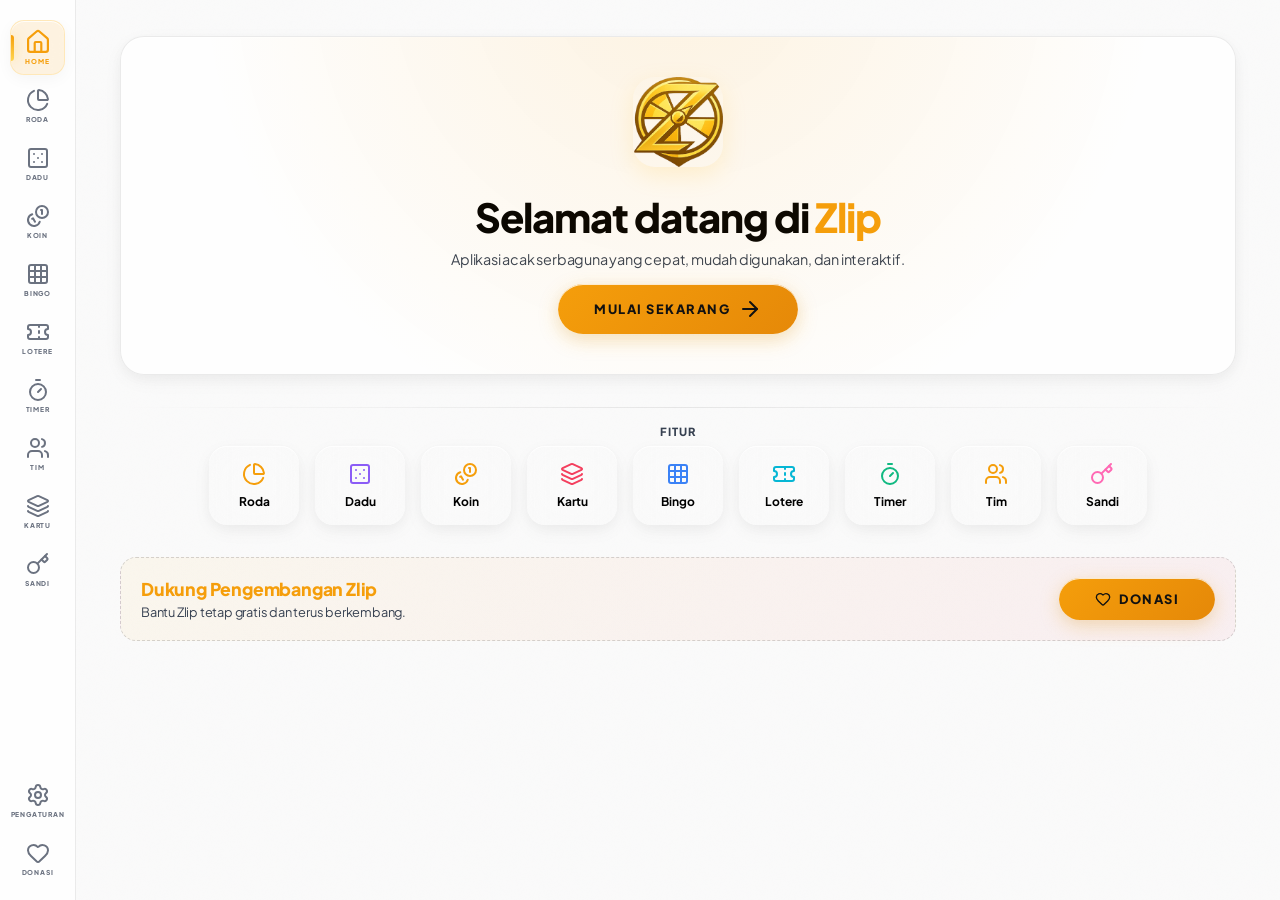
==== index.html @ 085b2e9f "Update team generator feature, translations, and responsive styling" ====
<!DOCTYPE html>
<html lang="id" data-theme="light">

<head>
  <meta charset="UTF-8">
  <meta name="viewport" content="width=device-width, initial-scale=1.0">
  <meta name="description"
    content="Zlip — Multi Randomizer: Roda Acak, Dadu, Koin, Gacha, Bingo, dan alat acak interaktif.">
  
  <!-- Open Graph / Social Media -->
  <meta property="og:title" content="Zlip — Multi Randomizer">
  <meta property="og:description" content="Aplikasi acak serbaguna: Roda Acak, Dadu, Koin, Gacha, Bingo, dan alat acak interaktif lainnya.">
  <meta property="og:image" content="https://zlip-randomizer.netlify.app/assets/icons/icon-512.png">
  <meta property="og:url" content="https://zlip-randomizer.netlify.app/">
  <meta property="og:type" content="website">
  
  <!-- Twitter Cards -->
  <meta name="twitter:card" content="summary_large_image">
  <meta name="twitter:title" content="Zlip — Multi Randomizer">
  <meta name="twitter:description" content="Roda Acak, Dadu, Koin, Gacha, Bingo, dan alat acak interaktif.">
  <meta name="twitter:image" content="https://zlip-randomizer.netlify.app/assets/icons/icon-512.png">
  
  <!-- PWA Setup -->
  <link rel="manifest" href="manifest.json">
  <meta name="theme-color" content="#FFB300">
  <meta name="mobile-web-app-capable" content="yes">
  <meta name="apple-mobile-web-app-capable" content="yes">
  
  <!-- Icons -->
  <link rel="icon" href="assets/icons/favicon.ico">
  <link rel="apple-touch-icon" href="assets/icons/icon-192.png">

  <!-- Fonts -->
  <link rel="preconnect" href="https://fonts.googleapis.com">
  <link rel="preconnect" href="https://fonts.gstatic.com" crossorigin>
  <link href="https://fonts.googleapis.com/css2?family=Plus+Jakarta+Sans:wght@400;500;600;700;800;900&display=swap" rel="stylesheet">
  <link href="https://fonts.googleapis.com/css2?family=JetBrains+Mono:wght@500;700;800&display=swap" rel="stylesheet">

  <title>Zlip — Multi Randomizer</title>
  <link rel="stylesheet" href="css/base.css">
  <link rel="stylesheet" href="css/layout.css">
  <link rel="stylesheet" href="css/components.css">
  <link rel="stylesheet" href="css/games.css">
  <link rel="stylesheet" href="css/responsive.css">
  
  <script src="js/vendor/lucide.min.js" defer></script>
</head>

<body>

  <!-- Screen Reader Announcer -->
  <div id="a11y-announcer" class="sr-only" aria-live="polite" aria-atomic="true"></div>

  <canvas id="ambientBg"></canvas>

  <!-- Gradient defs for timer -->
  <svg style="position:absolute;width:0;height:0">
    <defs>
      <linearGradient id="timerGrad" x1="0%" y1="0%" x2="100%" y2="0%">
        <stop offset="0%" stop-color="#FFB300" />
        <stop offset="100%" stop-color="#FFD54F" />
      </linearGradient>
    </defs>
  </svg>

  <div class="toast" id="toast"></div>

  <div class="app">

    <!-- ══════════════════════════════════════
     SIDEBAR / BOTTOM NAVIGATION
══════════════════════════════════════ -->
    <aside class="sb">
      <nav class="sb-nav">
        <!-- 4 Utama -->
        <button class="sb-i on" data-page="home" onclick="go('home')" title="Beranda" data-i18n-title="nav_home">
          <i data-lucide="home" class="ic"></i><span data-i18n="nav_home">Home</span>
        </button>
        <button class="sb-i" data-page="sp" onclick="go('sp')" title="Roda Acak" data-i18n-title="nav_sp">
          <i data-lucide="pie-chart" class="ic"></i><span data-i18n="nav_sp">Roda</span>
        </button>
        <button class="sb-i" data-page="dc" onclick="go('dc')" title="Dadu" data-i18n-title="nav_dc">
          <i data-lucide="dice-5" class="ic"></i><span data-i18n="nav_dc">Dadu</span>
        </button>
        <button class="sb-i" data-page="cn" onclick="go('cn')" title="Koin" data-i18n-title="nav_cn">
          <i data-lucide="coins" class="ic"></i><span data-i18n="nav_cn">Koin</span>
        </button>
        
        <!-- Sisanya di Desktop, tapi disembunyikan di Mobile -->
        <button class="sb-i hide-mobile" data-page="bg" onclick="go('bg')" title="Bingo" data-i18n-title="nav_bg">
          <i data-lucide="grid-3x3" class="ic"></i><span data-i18n="nav_bg">Bingo</span>
        </button>
        <button class="sb-i hide-mobile" data-page="lt" onclick="go('lt')" title="Lotere" data-i18n-title="nav_lt">
          <i data-lucide="ticket" class="ic"></i><span data-i18n="nav_lt">Lotere</span>
        </button>
        <button class="sb-i hide-mobile" data-page="tm" onclick="go('tm')" title="Timer" data-i18n-title="nav_tm">
          <i data-lucide="timer" class="ic"></i><span data-i18n="nav_tm">Timer</span>
        </button>
        <button class="sb-i hide-mobile" data-page="tg" onclick="go('tg')" title="Bagi Tim" data-i18n-title="nav_tg">
          <i data-lucide="users" class="ic"></i><span data-i18n="nav_tg">Tim</span>
        </button>
        <button class="sb-i hide-mobile" data-page="cd" onclick="go('cd')" title="Kartu" data-i18n-title="nav_cd">
          <i data-lucide="layers" class="ic"></i><span data-i18n="nav_cd">Kartu</span>
        </button>
        <button class="sb-i hide-mobile" data-page="pw" onclick="go('pw')" title="Pembuat Sandi" data-i18n-title="nav_pw">
          <i data-lucide="key" class="ic"></i><span data-i18n="nav_pw">Sandi</span>
        </button>
        <button class="sb-i hide-mobile" data-page="settings" onclick="go('settings')" title="Pengaturan" data-i18n-title="nav_set">
          <i data-lucide="settings" class="ic"></i><span data-i18n="nav_set">Set</span>
        </button>
        <button class="sb-i hide-mobile" data-page="dn" onclick="go('dn')" title="Donasi" data-i18n-title="nav_dn">
          <i data-lucide="heart" class="ic"></i><span data-i18n="nav_dn">Donasi</span>
        </button>
        
        <!-- Tombol Menu (hanya di Mobile) -->
        <button class="sb-i show-mobile-only" onclick="toggleMobileMenu()" title="Menu">
          <i data-lucide="menu" class="ic"></i><span>Menu</span>
        </button>
      </nav>
    </aside>
    
    <!-- Drawer Menu Mobile -->
    <div id="mobileDrawer" class="mobile-drawer" onclick="if(event.target === this) toggleMobileMenu()">
      <div class="mobile-drawer-content" onclick="event.stopPropagation()">
        <div class="drawer-pill"></div>
        <div style="display:flex;justify-content:space-between;align-items:center;margin-bottom:24px;">
          <h3 style="font-size:1.3rem;font-weight:900;color:var(--t1);letter-spacing:-0.5px;">Menu Lainnya</h3>
          <button aria-label="Tutup Menu" onclick="toggleMobileMenu()" style="background:var(--bg3);border:0;color:var(--t2);cursor:pointer;width:36px;height:36px;border-radius:18px;display:flex;align-items:center;justify-content:center;transition:background 0.2s;"><i data-lucide="x" style="width:20px;height:20px;"></i></button>
        </div>
        <div class="drawer-grid">
          <button class="drawer-i" onclick="go('bg'); toggleMobileMenu()">
            <i data-lucide="grid-3x3"></i> <span data-i18n="nav_bg">Bingo</span>
          </button>
          <button class="drawer-i" onclick="go('lt'); toggleMobileMenu()">
            <i data-lucide="ticket"></i> <span data-i18n="nav_lt">Lotere</span>
          </button>
          <button class="drawer-i" onclick="go('tm'); toggleMobileMenu()">
            <i data-lucide="timer"></i> <span data-i18n="nav_tm">Timer</span>
          </button>
          <button class="drawer-i" onclick="go('tg'); toggleMobileMenu()">
            <i data-lucide="users"></i> <span data-i18n="nav_tg">Tim</span>
          </button>
          <button class="drawer-i" onclick="go('cd'); toggleMobileMenu()">
            <i data-lucide="layers"></i> <span data-i18n="nav_cd">Kartu</span>
          </button>
          <button class="drawer-i" onclick="go('pw'); toggleMobileMenu()">
            <i data-lucide="key"></i> <span data-i18n="nav_pw">Sandi</span>
          </button>
          <button class="drawer-i" onclick="go('settings'); toggleMobileMenu()">
            <i data-lucide="settings"></i> <span data-i18n="nav_set">Set</span>
          </button>
          <button class="drawer-i" onclick="go('dn'); toggleMobileMenu()">
            <i data-lucide="heart"></i> <span data-i18n="nav_dn">Donasi</span>
          </button>
        </div>
      </div>
    </div>

    <!-- ══════════════════════════════════════
     MAIN CONTENT
══════════════════════════════════════ -->
    <main class="mn">

      <div id="p-home" class="pn on">
        <div class="home-hero">
          <img src="assets/images/logo.webp" alt="Zlip Logo" class="home-logo-img">
          <h1 data-i18n="home_title">Selamat datang di <span>Zlip</span></h1>
          <p data-i18n="home_desc">Aplikasi acak serbaguna yang cepat, mudah digunakan, dan interaktif.</p>
          <button class="btn btn-g" onclick="go('sp')" style="margin-top:16px">
            <span data-i18n="home_start">Mulai Sekarang</span> <i data-lucide="arrow-right"></i>
          </button>
        </div>

        <div class="sep"></div>

        <div class="lbl" style="text-align: center;" data-i18n="home_features">Fitur</div>
        <div class="home-fav-grid" id="homeFavorites">
          <!-- Populated by JS -->
        </div>

        <!-- Donation Card (Home) -->
        <div class="home-dn-card">
          <div>
            <h3 style="font-size:1.1rem;font-weight:800;color:var(--acc);margin-bottom:4px;" data-i18n="dn_home_title">Dukung Pengembangan Zlip</h3>
            <p style="font-size:0.8rem;color:var(--t2);" data-i18n="dn_home_desc">Bantu Zlip tetap gratis dan terus berkembang.</p>
          </div>
          <button class="btn btn-g" onclick="go('dn')">
            <i data-lucide="heart" style="width:16px;height:16px"></i> <span data-i18n="dn_home_btn">Donasi</span>
          </button>
        </div>
      </div>

      <!-- ── 1. SPINNER ── -->
      <div id="p-sp" class="pn">
        <div class="hd">
          <h1 data-i18n="sp_title"><i data-lucide="pie-chart"></i> <span>Roda</span> Acak</h1>
          <p data-i18n="sp_desc">Tarik rodanya secara langsung (drag) atau cukup tekan tombol putar!</p>
        </div>
        <div class="sp-lay">
          <div class="sp-c">
            <div class="sp-wrap">
              <div class="sp-ptr">▼</div>
              <canvas id="spCv" width="320" height="320"></canvas>
            </div>
            <div class="sp-action-row">
              <button class="btn btn-g" id="spBtn" onclick="spin()"><span data-i18n="sp_spin_btn"><i data-lucide="zap" style="width:18px"></i> Putar</span></button>
              <button class="btn btn-sm" id="elimToggle" onclick="toggleElimMode()" style="background:var(--glass);color:var(--t2);border:1px solid var(--glass-border)"><span id="elimToggleText" data-i18n="sp_elim_off"><i data-lucide="minus-circle" style="width:16px"></i> Eliminasi: Nonaktif</span></button>
            </div>
            <div class="rc" id="spR"><span data-i18n="sp_ready">Siap diputar!</span></div>
          </div>
          <div class="sp-side card">
            <!-- Presets -->
            <div class="lbl" data-i18n="sp_preset_lbl">Preset Cepat</div>
            <div class="sp-preset-row">
              <button class="sp-preset-btn" onclick="loadSpPreset('food')"><span data-i18n="sp_pre_food"><i data-lucide="pizza" style="width:14px; margin-right:4px"></i> Makanan</span></button>
              <button class="sp-preset-btn" onclick="loadSpPreset('yesno')"><span data-i18n="sp_pre_yesno"><i data-lucide="check-circle-2" style="width:14px; margin-right:4px"></i> Ya/Tidak</span></button>
              <button class="sp-preset-btn" onclick="loadSpPreset('number')"><span data-i18n="sp_pre_num"><i data-lucide="hash" style="width:14px; margin-right:4px"></i> 1-10</span></button>
              <button class="sp-preset-btn" onclick="loadSpPreset('color')"><span data-i18n="sp_pre_color"><i data-lucide="palette" style="width:14px; margin-right:4px"></i> Warna</span></button>
              <button class="sp-preset-btn" onclick="loadSpPreset('day')"><span data-i18n="sp_pre_day"><i data-lucide="calendar-days" style="width:14px; margin-right:4px"></i> Hari</span></button>
            </div>
            <div class="sep"></div>
            <!-- Item Editor -->
            <div class="lbl" data-i18n="sp_item_lbl">Daftar Item</div>
            <div class="sp-editor">
              <div id="spList" class="sp-list"></div>
              <div class="sp-add-row">
                <input type="text" id="spNewInp" class="inp" placeholder="Tambah item..." data-i18n-placeholder="sp_inp_add" onkeydown="if(event.key==='Enter') addSpItem()" onpaste="handleSpPaste(event)">
                <button aria-label="Tambah item" class="btn btn-g" onclick="addSpItem()" style="padding: 10px; width: 42px;"><i data-lucide="plus"></i></button>
              </div>
            </div>
            <div class="sep"></div>
            <!-- Color Themes -->
            <div class="lbl" data-i18n="sp_color_lbl">Tema Warna</div>
            <div class="d-type-row" id="spColorRow" style="flex-wrap:wrap;gap:6px">
              <button class="d-type-btn on" onclick="setSpColor('rainbow',this)"><span style="color:#ef4444">●</span> Rainbow</button>
              <button class="d-type-btn" onclick="setSpColor('warm',this)"><span style="color:#f97316">●</span> Warm</button>
              <button class="d-type-btn" onclick="setSpColor('cool',this)"><span style="color:#3b82f6">●</span> Cool</button>
              <button class="d-type-btn" onclick="setSpColor('neon',this)"><span style="color:#ff006e">●</span> Neon</button>
              <button class="d-type-btn" onclick="setSpColor('pastel',this)"><span style="color:#fca5a5">●</span> Pastel</button>
              <button class="d-type-btn" onclick="setSpColor('mono',this)"><span style="color:#555">●</span> Mono</button>
              <!-- Tema Eksklusif -->
              <button class="d-type-btn" onclick="setSpColor('gold',this)"><i data-lucide="sparkles" style="color:#FFB300; width:14px; margin-right:4px;"></i> Gold Premium</button>
              <button class="d-type-btn" onclick="setSpColor('dark',this)"><i data-lucide="moon" style="color:#666; width:14px; margin-right:4px;"></i> Dark Elegant</button>
              <button class="d-type-btn" onclick="setSpColor('crystal',this)"><i data-lucide="gem" style="color:#E0FFFF; width:14px; margin-right:4px;"></i> Crystal</button>
            </div>
            <div class="sep"></div>
                        <!-- History -->
            <div style="display:flex;justify-content:space-between;align-items:center;margin-bottom:8px;">
              <div class="lbl" data-i18n="sp_hist_lbl" style="margin:0;">Riwayat</div>
              <button class="sp-stat-reset" onclick="clearSpHist()"><i data-lucide="rotate-ccw" style="width:12px;height:12px"></i> <span data-i18n="sp_reset">Reset</span></button>
            </div>
            <div class="sp-hist-wrap" id="spHist">
              <span style="color:var(--t3)">—</span>
            </div>
            <div class="sep"></div>
            <!-- Statistics -->
            <div style="display:flex;justify-content:space-between;align-items:center">
              <div class="lbl" style="margin:0" data-i18n="sp_stat_lbl">Statistik</div>
              <button class="sp-stat-reset" onclick="resetSpStats()"><i data-lucide="rotate-ccw" style="width:12px;height:12px"></i> <span data-i18n="sp_reset">Reset</span></button>
            </div>
            <div id="spStatsContainer" class="sp-stats-container"></div>
          </div>
        </div>
      </div>

      <!-- ── 2. DADU ── -->
      <div id="p-dc" class="pn">
        <div class="hd">
          <h1 data-i18n="dc_title"><i data-lucide="dice-5"></i> <span>Dadu</span> 3D</h1>
          <p data-i18n="dc_desc">Pilih jenis dan jumlah dadu, tambah modifier, lalu lempar untuk hasil bergaya RPG!</p>
        </div>
        <div class="sp-lay">
          <div class="sp-c">
            <!-- Dice Tray Arena -->
            <div class="d-tray" id="dS">
              <!-- Dadu 3D akan dimunculkan di sini -->
            </div>
            
            <button class="btn btn-r" id="dB" onclick="roll()"><span data-i18n="dc_btn"><i data-lucide="dices" style="width:18px"></i> Lempar Dadu</span></button>
            <div class="rc" id="dR" style="min-height:70px;display:flex;align-items:center;justify-content:center;padding:12px;text-align:center;">
              <span data-i18n="dc_ready"><span data-i18n="cn_ready">Tekan Lempar</span></span>
            </div>
          </div>
          
          <div class="sp-side card">
            <!-- Dice Configuration -->
            <div class="lbl" data-i18n="dc_stg_lbl">Pengaturan Dadu</div>
            <div class="d-stg-row">
              <span class="d-stg-lbl" data-i18n="dc_qty">Jumlah:</span>
              <div class="d-stepper">
                <button class="d-cnt-btn" onclick="adjDice(-1)">−</button>
                <div class="d-cnt" id="dCount">2</div>
                <button class="d-cnt-btn" onclick="adjDice(1)">+</button>
              </div>
            </div>
            
            <div class="d-stg-row" style="margin-top:10px;">
              <span class="d-stg-lbl">Tema:</span>
              <div class="d-type-row" id="diceThemeRow" style="flex-wrap:wrap;gap:6px">
                <button class="d-type-btn on" onclick="setDTheme('default',this)"><i data-lucide="box" style="width:14px; margin-right:4px;"></i> Standard</button>
                <button class="d-type-btn" onclick="setDTheme('gold',this)"><i data-lucide="sparkles" style="color:#FFB300; width:14px; margin-right:4px;"></i> Gold</button>
                <button class="d-type-btn" onclick="setDTheme('neon',this)"><i data-lucide="zap" style="color:#ff006e; width:14px; margin-right:4px;"></i> Neon</button>
                <button class="d-type-btn" onclick="setDTheme('dark',this)"><i data-lucide="moon" style="color:#666; width:14px; margin-right:4px;"></i> Dark</button>
              </div>
            </div>
            
            <div class="d-stg-row" style="margin-top:10px;">
              <span class="d-stg-lbl" data-i18n="dc_type">Jenis:</span>
              <div class="d-type-row" style="flex-wrap:wrap;gap:6px">
                <button class="d-type-btn on" onclick="setDType(6,this)">D6</button>
                <button class="d-type-btn" onclick="setDType(4,this)">D4</button>
                <button class="d-type-btn" onclick="setDType(8,this)">D8</button>
                <button class="d-type-btn" onclick="setDType(10,this)">D10</button>
                <button class="d-type-btn" onclick="setDType(12,this)">D12</button>
                <button class="d-type-btn" onclick="setDType(20,this)">D20</button>
                <button class="d-type-btn" onclick="setDType(100,this)">D100</button>
              </div>
            </div>
            
            <div class="sep"></div>
            
            <!-- RPG Features -->
            <div class="lbl" data-i18n="dc_adv_lbl">Fitur Lanjutan (RPG)</div>
            <div class="d-stg-row">
              <span class="d-stg-lbl" data-i18n="dc_mod">Modifier:</span>
              <div class="d-stepper">
                <button class="d-cnt-btn" onclick="adjMod(-1)">−</button>
                <div class="d-cnt" id="dMod" style="min-width:32px;">+0</div>
                <button class="d-cnt-btn" onclick="adjMod(1)">+</button>
              </div>
            </div>
            
            <div class="d-stg-row" style="margin-top:10px;">
              <span class="d-stg-lbl" data-i18n="dc_cond">Kondisi:</span>
              <select id="dCond" class="inp" style="flex:1;cursor:pointer">
                <option value="normal" data-i18n="dc_cond_norm">Normal</option>
                <option value="adv" data-i18n="dc_cond_adv">Advantage (Ambil Tertinggi)</option>
                <option value="dis" data-i18n="dc_cond_dis">Disadvantage (Ambil Terendah)</option>
              </select>
            </div>
            
            <div class="sep"></div>
            
            <!-- Presets -->
            <div class="lbl" data-i18n="sp_preset_lbl">Preset Cepat</div>
            <div class="sp-preset-row">
              <button class="sp-preset-btn" onclick="loadDPreset(1, 20, 0, 'normal')">D&D Check (1D20)</button>
              <button class="sp-preset-btn" onclick="loadDPreset(2, 6, 0, 'normal')">Monopoli (2D6)</button>
              <button class="sp-preset-btn" onclick="loadDPreset(8, 6, 0, 'normal')">Fireball (8D6)</button>
              <button class="sp-preset-btn" onclick="loadDPreset(2, 20, 0, 'adv')">D20 Advantage</button>
            </div>

            <div class="sep"></div>
            
                        <!-- History -->
            <div style="display:flex;justify-content:space-between;align-items:center;margin-bottom:8px;">
              <div class="lbl" data-i18n="sp_hist_lbl" style="margin:0;">Riwayat</div>
              <button class="sp-stat-reset" onclick="clearDHist()"><i data-lucide="rotate-ccw" style="width:12px;height:12px"></i> <span data-i18n="sp_reset">Reset</span></button>
            </div>
            <div class="sp-hist-wrap" id="dHist">
              <span style="color:var(--t3)">—</span>
            </div>
            
            <div class="sep"></div>
            
            <!-- Statistics -->
            <div style="display:flex;justify-content:space-between;align-items:center">
              <div class="lbl" style="margin:0" data-i18n="sp_stat_lbl">Statistik</div>
              <button class="sp-stat-reset" onclick="resetDiceStats()"><i data-lucide="rotate-ccw" style="width:12px;height:12px"></i> <span data-i18n="sp_reset">Reset</span></button>
            </div>
            <div id="dStatsContainer" class="sp-stats-container"></div>
          </div>
        </div>
      </div>

      <!-- ── 3. KOIN ── -->
      <div id="p-cn" class="pn">
        <div class="hd">
          <h1 data-i18n="cn_title"><i data-lucide="coins"></i> <span>Koin</span> 3D</h1>
          <p data-i18n="cn_desc">Lempar hingga 10 koin sekaligus dengan efek fisika 3D yang nyata!</p>
        </div>
        <div class="sp-lay">
          <div class="sp-c">
            <!-- Coin Tray Arena -->
            <div class="d-tray" id="cS">
              <!-- Koin 3D akan dimunculkan di sini -->
            </div>
            
            <button class="btn btn-p" id="cB" onclick="flipCoin()"><span data-i18n="cn_btn"><i data-lucide="circle-dot" style="width:18px"></i> Lempar Koin</span></button>
            <div class="rc" id="cR" style="min-height:70px;display:flex;align-items:center;justify-content:center;padding:12px;text-align:center;">
              <span data-i18n="dc_ready"><span data-i18n="cn_ready">Tekan Lempar</span></span>
            </div>
          </div>
          
          <div class="sp-side card">
            <!-- Coin Configuration -->
            <div class="lbl" data-i18n="cn_stg_lbl">Pengaturan Koin</div>
            <div class="d-stg-row">
              <span class="d-stg-lbl" data-i18n="dc_qty">Jumlah:</span>
              <div class="d-stepper">
                <button class="d-cnt-btn" onclick="adjCoinCount(-1)">−</button>
                <div class="d-cnt" id="cCount">1</div>
                <button class="d-cnt-btn" onclick="adjCoinCount(1)">+</button>
              </div>
            </div>
            

            <div class="d-stg-row" style="margin-top:12px;">
              <span class="d-stg-lbl" data-i18n="cn_theme_lbl">Tema:</span>
              <div class="d-type-row" style="flex:1">
                <button class="d-type-btn on" onclick="setCoinTheme('gold',this)"><i data-lucide="sparkles" style="color:#FFB300; width:14px; margin-right:4px;"></i> <span data-i18n="cn_th_gold">Emas</span></button>
                <button class="d-type-btn" onclick="setCoinTheme('silver',this)"><i data-lucide="award" style="color:#CBD5E1; width:14px; margin-right:4px;"></i> <span data-i18n="cn_th_silver">Perak</span></button>
                <button class="d-type-btn" onclick="setCoinTheme('bronze',this)"><i data-lucide="medal" style="color:#EA580C; width:14px; margin-right:4px;"></i> <span data-i18n="cn_th_bronze">Perunggu</span></button>
              </div>
            </div>
            
            <div class="sep"></div>
            
            <!-- Overall Stats -->
            <div class="lbl" data-i18n="cn_stat_lbl">Statistik Sesi</div>
            <div class="sp-stats-container" style="margin-top:0">
              <div class="sp-stat-row">
                <div class="sp-stat-name" data-i18n="cn_head">Gambar</div>
                <div class="sp-stat-bar-wrap">
                  <div class="sp-stat-bar" id="cStatHBar" style="width:0%;background:var(--acc)"></div>
                </div>
                <div class="sp-stat-count" id="cStatH">0</div>
              </div>
              <div class="sp-stat-row">
                <div class="sp-stat-name" data-i18n="cn_tail">Angka</div>
                <div class="sp-stat-bar-wrap">
                  <div class="sp-stat-bar" id="cStatTBar" style="width:0%;background:var(--rose)"></div>
                </div>
                <div class="sp-stat-count" id="cStatT">0</div>
              </div>
              <div style="display:flex;justify-content:flex-end;margin-top:4px">
                <button class="sp-stat-reset" onclick="resetCoinStats()"><i data-lucide="rotate-ccw" style="width:12px"></i> <span data-i18n="sp_reset">Reset</span></button>
              </div>
            </div>

            <div class="sep"></div>
            
                        <!-- History -->
            <div style="display:flex;justify-content:space-between;align-items:center;margin-bottom:8px;">
              <div class="lbl" data-i18n="cn_hist_lbl" style="margin:0;">Riwayat Koin</div>
              <button class="sp-stat-reset" onclick="clearCHist()"><i data-lucide="rotate-ccw" style="width:12px;height:12px"></i> <span data-i18n="sp_reset">Reset</span></button>
            </div>
            <div class="sp-hist-wrap" id="cHist" style="max-height:150px;overflow-y:auto;align-items:flex-start;align-content:flex-start">
              <span style="color:var(--t3)">—</span>
            </div>
          </div>
        </div>
      </div>

      <!-- ── 6. KARTU REMI ── -->
      <div id="p-cd" class="pn">
        <div class="hd">
          <h1 data-i18n="cd_title"><i data-lucide="layers"></i> <span>Tarik</span> Kartu</h1>
          <p data-i18n="cd_desc">Tarik kartu secara acak dari tumpukan. Cocok untuk menentukan pembagian atau giliran!</p>
        </div>
        <div class="sp-lay">
          <div class="sp-c">
            <!-- Stage / Arena -->
            <div class="bt-arena">
              <div id="cdStage" class="sp-wrap" style="display:flex;align-items:center;justify-content:center;height:100%;padding:20px;">
                <!-- Cards will be injected here -->
              </div>
            </div>
            
            <div class="res-box" style="margin-top:20px;text-align:center;">
              <div id="cdResult" style="min-height:48px;">
                <div style="font-size:1.2rem;color:var(--t3);font-weight:700">Tarik kartu untuk memulai</div>
              </div>
            </div>
          </div>
          
          <div class="sp-side card">
            <!-- Settings -->
            <div class="lbl" data-i18n="cd_stg_lbl">Pengaturan Dek</div>
            
            <div class="d-stg-row" style="margin-bottom:16px;">
              <span class="d-stg-lbl" data-i18n="cd_rem_lbl">Sisa Kartu:</span>
              <div class="d-cnt" id="cdRemaining" style="background:var(--acc);color:#fff;border-color:var(--acc);min-width:48px;text-align:center;font-weight:800;box-shadow:0 2px 8px rgba(255,179,0,0.3);">52</div>
            </div>
            
            <div style="display:grid; grid-template-columns:1fr 1fr; gap:8px; margin-bottom:12px;">
              <button class="sp-preset-btn" id="cdModeBtn" onclick="toggleCardMode()" style="display:flex; align-items:center; justify-content:center; gap:6px; padding:10px 8px; font-family:inherit; font-size:0.8rem;" data-i18n="cd_mode_stk">
                <i data-lucide="layers" style="width:14px;"></i> Pakai Tumpukan
              </button>
              <button class="sp-preset-btn" id="cdJokerBtn" onclick="toggleCardJoker()" style="display:flex; align-items:center; justify-content:center; gap:6px; padding:10px 8px; font-family:inherit; font-size:0.8rem;" data-i18n="cd_joker_off">
                <i data-lucide="venetian-mask" style="width:14px;"></i> Joker: Nonaktif
              </button>
            </div>
            
            <button class="sp-preset-btn" onclick="reshuffleCards()" style="display:flex; align-items:center; justify-content:center; gap:6px; width:100%; margin-bottom:16px; background:var(--bg4); border:1px solid var(--bdr-a); color:var(--t1); font-family:inherit; font-size:0.8rem;">
              <i data-lucide="shuffle" style="width:14px;"></i> <span data-i18n="cd_reshuffle_btn">Kocok Ulang (Reshuffle)</span>
            </button>
            
            <div class="sep"></div>
            
            <div class="lbl" data-i18n="cd_theme_lbl">Desain Belakang Kartu</div>
            <div class="d-type-row" id="cdThemeRow">
              <button class="d-type-btn on" onclick="setCardTheme('red',this)"><span style="color:#b91c1c">●</span> Merah</button>
              <button class="d-type-btn" onclick="setCardTheme('blue',this)"><span style="color:#1d4ed8">●</span> Biru</button>
              <button class="d-type-btn" onclick="setCardTheme('gold',this)"><span style="color:#d97706">●</span> Emas</button>
            </div>
            
            <div class="sep"></div>
            
            <!-- History -->
            <div style="display:flex;justify-content:space-between;align-items:center;margin-bottom:8px;">
              <div class="lbl" data-i18n="sp_hist_lbl" style="margin:0;">Riwayat</div>
              <button class="sp-stat-reset" onclick="clearCdHist()"><i data-lucide="rotate-ccw" style="width:12px;height:12px"></i> <span data-i18n="sp_reset">Reset</span></button>
            </div>
            <div class="sp-hist-wrap" id="cdHist" style="min-height:100px;">
              <span style="color:var(--t3)">—</span>
            </div>
          </div>
        </div>
      </div>

      <!-- ── 5. BINGO ── -->
      <div id="p-bg" class="pn">
        <div class="hd">
          <h1 data-i18n="bg_title"><i data-lucide="grid-3x3"></i> <span>Bingo</span></h1>
          <p data-i18n="bg_desc">Acak dan tarik angka Bingo-mu satu per satu untuk bermain.</p>
        </div>
        <div class="sp-lay">
          <div class="sp-c" style="width:100%; min-width:0;">
            <div class="d-tray" id="bgDrawArea" style="min-height:180px; margin-bottom:12px; position:relative; overflow:hidden;">
              <div class="bg-ball-tray" id="bgBallTray">
                <div class="bingo-ball" style="background:var(--bg3); opacity:0.6; filter:grayscale(1); animation:none;">
                  <div class="bingo-ball-letter" style="color:var(--t3)">?</div>
                  <div class="bingo-ball-num" style="color:var(--t3)">-</div>
                </div>
              </div>
            </div>
            <div style="display:flex;gap:10px;justify-content:center;margin-bottom:16px;">
              <button class="btn btn-g" onclick="drawBg()" id="btnDrawBg" style="min-width:140px"><span data-i18n="bg_btn_draw"><i data-lucide="box-select" style="width:18px"></i> Tarik Bola</span></button>
              <button class="btn btn-p" onclick="toggleAutoDrawBg()" id="btnAutoBg"><span data-i18n="bg_btn_auto"><i data-lucide="bot" style="width:18px"></i> Auto Draw</span></button>
            </div>
          </div>
          
          <div class="sp-side card" style="min-width:280px;">
            <div style="display:flex;justify-content:space-between;align-items:center;margin-bottom:12px;flex-wrap:wrap;gap:8px;">
              <div class="lbl" style="margin:0" data-i18n="bg_brd_lbl">Papan Bingo</div>
              <div style="display:flex;align-items:center;gap:12px;">
                <select id="bgMode" class="inp" style="padding:4px 10px;font-size:0.75rem;border-radius:6px;width:auto;height:auto;cursor:pointer" onchange="rstBg(true)">
                  <option value="75">75 Angka</option>
                  <option value="90">90 Angka</option>
                  <option value="30">30 Angka</option>
                </select>
                <div style="font-size:.72rem;color:var(--t2);"><span data-i18n="bg_drawn">Ditarik:</span> <strong style="color:var(--acc);font-family:'JetBrains Mono', monospace" id="bgCount">0</strong>/<span id="bgMaxText">75</span></div>
              </div>
            </div>
            <div class="bg-col-labels" id="bgColLabels"></div>
            <div class="bg-grid" id="bgG"></div>
            
            <div class="sep"></div>
            
            <div style="display:flex;justify-content:space-between;align-items:center">
              <div class="lbl" style="margin:0" data-i18n="bg_hist_lbl">Riwayat Terakhir</div>
              <button class="sp-stat-reset" onclick="rstBg()"><i data-lucide="rotate-ccw" style="width:12px"></i> <span data-i18n="bg_reset">Reset Papan</span></button>
            </div>
            <div class="bg-hist" id="bgHist" style="max-height:150px;overflow-y:auto;align-items:flex-start;align-content:flex-start"></div>
          </div>
        </div>
      </div>

      <!-- ── 5. LOTERE ── -->
      <div id="p-lt" class="pn">
        <div class="hd">
          <h1 data-i18n="lt_title"><i data-lucide="ticket"></i> <span>Lotere</span> Acak</h1>
          <p data-i18n="lt_desc">Buat kombinasi angka lotere acak sesuai dengan rentang yang kamu tentukan.</p>
        </div>
        <div class="sp-lay">
          <div class="sp-c" style="width:100%; min-width:0;">
            <!-- Lottery Stage / Tube -->
            <div class="d-tray" id="lotoStage" style="min-height:220px; margin-bottom:12px; position:relative; overflow:hidden; flex-direction:row; align-items:center; padding:20px; gap:16px;">
              <div id="lotoBalls" style="display:flex; gap:12px; flex-wrap:wrap; justify-content:center; width:100%;">
                <div class="loto-ball" style="background:var(--bg3); opacity:0.8; animation:none; color:var(--t3); font-size:2.5rem; filter:grayscale(1);">?</div>
                <div class="loto-ball" style="background:var(--bg3); opacity:0.4; animation:none; color:var(--t3); font-size:2.5rem; filter:grayscale(1); transform:scale(0.8);">?</div>
                <div class="loto-ball" style="background:var(--bg3); opacity:0.15; animation:none; color:var(--t3); font-size:2.5rem; filter:grayscale(1); transform:scale(0.6);">?</div>
              </div>
            </div>
            
            <div style="display:flex;gap:10px;justify-content:center;margin-bottom:16px;">
              <button class="btn btn-o" onclick="drawLoto()" id="btnLotoGen" style="min-width:180px"><span data-i18n="lt_btn"><i data-lucide="ticket" style="width:18px"></i> Generate Angka</span></button>
            </div>
          </div>
          
          <div class="sp-side card" style="min-width:280px;">
            <div class="lbl" data-i18n="lt_stg_lbl">Pengaturan Lotere</div>
            
            <div class="d-stg-row" style="margin-bottom:12px;">
              <span class="d-stg-lbl" style="min-width:90px;" data-i18n="lt_qty">Jml Angka:</span>
              <input class="inp" type="number" id="lotoCount" value="6" min="1" max="20" style="flex:1; text-align:center;">
            </div>
            <div class="d-stg-row" style="margin-bottom:16px;">
              <span class="d-stg-lbl" style="min-width:90px;" data-i18n="lt_max">Maksimum:</span>
              <input class="inp" type="number" id="lotoMax" value="49" min="2" max="999" style="flex:1; text-align:center;">
            </div>
            
            <div class="sep"></div>
            
            <div class="lbl" data-i18n="sp_preset_lbl">Preset Cepat</div>
            <div class="loto-presets" style="margin-bottom:16px; display:flex; gap:6px; flex-wrap:wrap;">
              <button class="sp-preset-btn" onclick="lotoPreset(6,49)">🇩🇪 6/49</button>
              <button class="sp-preset-btn" onclick="lotoPreset(6,45)">🇰🇷 6/45</button>
              <button class="sp-preset-btn" onclick="lotoPreset(5,70)">🇺🇸 Powerball</button>
              <button class="sp-preset-btn" onclick="lotoPreset(6,42)">🇮🇩 6/42</button>
              <button class="sp-preset-btn" onclick="lotoPreset(4,9)"><span data-i18n="lt_custom">4D Custom</span></button>
            </div>
            
            <div class="sep"></div>
            
            <div style="display:flex;justify-content:space-between;align-items:center;margin-bottom:12px;">
              <div class="lbl" style="margin:0">Riwayat</div>
              <button class="sp-stat-reset" onclick="clearLotoHist()"><i data-lucide="rotate-ccw" style="width:12px;height:12px"></i> <span data-i18n="sp_reset">Reset</span></button>
            </div>
            <div class="loto-hist" id="lotoHist" style="max-height:160px;overflow-y:auto;"></div>
          </div>
        </div>
      </div>

      <!-- ── 6. TIMER ── -->
      <div id="p-tm" class="pn">
        <div class="hd">
          <h1 data-i18n="tm_title"><i data-lucide="timer"></i> <span>Timer</span> Countdown</h1>
          <p data-i18n="tm_desc">Pasang waktu mundur dengan tampilan visual yang elegan.</p>
        </div>
        <div class="sp-lay">
          <div class="sp-c" style="width:100%; min-width:0; display:flex; flex-direction:column; align-items:center; justify-content:center;">
            <div class="timer-face">
              <svg class="timer-svg" viewBox="0 0 220 220">
                <defs>
                  <filter id="tmGlow" x="-20%" y="-20%" width="140%" height="140%">
                    <feGaussianBlur stdDeviation="8" result="blur" />
                    <feComposite in="SourceGraphic" in2="blur" operator="over" />
                  </filter>
                </defs>
                <circle class="timer-circle-bg" cx="110" cy="110" r="105" />
                <circle class="timer-circle-prog" id="tmProg" cx="110" cy="110" r="105" filter="url(#tmGlow)" />
              </svg>
              <div class="timer-display" id="tmDisplay">05:00</div>
              <div class="timer-label" id="tmLabel" data-i18n="tm_ready">Siap</div>
            </div>
            
            <div class="timer-btns" style="margin-top:24px;">
              <button class="btn btn-g" id="tmStart" onclick="timerToggle()" style="min-width:140px;"><span data-i18n="tm_btn_start"><i data-lucide="play" style="width:18px"></i> Mulai</span></button>
              <button class="btn" id="tmStopAlarm" onclick="stopTimerAlarm()" style="display:none; background:var(--rose); color:#fff; border-color:var(--rose)"><span data-i18n="tm_btn_stop"><i data-lucide="square" style="width:18px"></i> Matikan Alarm</span></button>
            </div>
          </div>
          
          <div class="sp-side card" style="min-width:280px;">
            <div class="lbl" data-i18n="tm_stg_lbl">Pengaturan Timer</div>
            <div class="timer-custom">
              <div class="d-stg-row" style="margin-bottom:8px;">
                <span class="d-stg-lbl" style="min-width:60px;" data-i18n="tm_h">Jam:</span>
                <input class="inp" type="number" id="tmH" value="0" min="0" max="99" style="flex:1; text-align:center;">
              </div>
              <div class="d-stg-row" style="margin-bottom:8px;">
                <span class="d-stg-lbl" style="min-width:60px;" data-i18n="tm_m">Menit:</span>
                <input class="inp" type="number" id="tmM" value="5" min="0" max="59" style="flex:1; text-align:center;">
              </div>
              <div class="d-stg-row" style="margin-bottom:16px;">
                <span class="d-stg-lbl" style="min-width:60px;" data-i18n="tm_s">Detik:</span>
                <input class="inp" type="number" id="tmS" value="0" min="0" max="59" style="flex:1; text-align:center;">
              </div>
            </div>
            <button class="btn" style="width:100%; background:var(--glass); color:var(--t1); border:1px solid var(--bdr); margin-bottom:16px;" onclick="timerReset()">
              <i data-lucide="rotate-ccw" style="width:16px;"></i> <span data-i18n="tm_apply">Terapkan & Reset</span>
            </button>
            
            <div class="sep"></div>
            
            <div class="lbl" data-i18n="sp_preset_lbl">Preset Cepat</div>
            <div class="timer-presets" style="display:grid; grid-template-columns:1fr 1fr; gap:8px;">
              <button class="sp-preset-btn" onclick="setTimer(60)"><span data-i18n="tm_1m">1 Menit</span></button>
              <button class="sp-preset-btn" onclick="setTimer(180)"><span data-i18n="tm_3m">3 Menit</span></button>
              <button class="sp-preset-btn" onclick="setTimer(300)"><span data-i18n="tm_5m">5 Menit</span></button>
              <button class="sp-preset-btn" onclick="setTimer(600)"><span data-i18n="tm_10m">10 Menit</span></button>
              <button class="sp-preset-btn" onclick="setTimer(1800)"><span data-i18n="tm_30m">30 Menit</span></button>
              <button class="sp-preset-btn" onclick="setTimer(3600)"><span data-i18n="tm_1h">1 Jam</span></button>
            </div>
          </div>
        </div>
      </div>

      <!-- ── 7. PASSWORD GENERATOR ── -->
      <div id="p-pw" class="pn">
        <div class="hd">
          <h1 data-i18n="pw_title"><i data-lucide="key"></i> <span>Pembuat</span> Sandi</h1>
          <p data-i18n="pw_desc">Buat kata sandi acak yang kuat, unik, dan aman untuk akunmu.</p>
        </div>
        <div class="sp-lay">
          <div class="sp-c" style="width:100%; min-width:0; display:flex; flex-direction:column; align-items:center; justify-content:center;">
            <div style="width:100%; text-align:center; margin-bottom:24px;">
              <div class="lbl" style="margin-bottom:12px;" data-i18n="pw_res_lbl">Hasil — Ketik sendiri atau Generate</div>
              <div style="position:relative; width:100%;">
                <input type="text" class="pw-display rc" id="pwR" value="P@ssw0rd!" oninput="evaluateCustomPw()" autocomplete="off" spellcheck="false" placeholder="Ketik sandi Anda di sini..." data-i18n-placeholder="pw_inp">
                <button aria-label="Salin Sandi" class="sp-stat-reset" style="position:absolute; right:20px; top:50%; transform:translateY(-50%); background:var(--bg3); padding:8px; border-radius:8px;" onclick="copyPw($('pwR').value)" title="Salin Sandi">
                  <i data-lucide="copy" style="width:16px; height:16px;"></i>
                </button>
              </div>
              
              <!-- Strength Meter -->
              <div class="pw-strength-bar" style="margin-top:16px; background:var(--bg3); height:6px; border-radius:3px; overflow:hidden; display:flex;">
                <div id="pwStrengthFill" style="height:100%; width:30%; background:var(--rose); transition:all 0.4s ease;"></div>
              </div>
              <div id="pwStrengthText" style="font-size:0.75rem; color:var(--rose); font-weight:700; margin-top:8px; text-transform:uppercase; letter-spacing:1px;" data-i18n="pw_weak">Lemah</div>
            </div>
            
            <div style="display:flex;gap:10px;justify-content:center;margin-bottom:16px; width:100%;">
              <button class="btn btn-g" onclick="genPw()" style="min-width:180px; width:100%; max-width:300px;"><i data-lucide="key" style="width:16px"></i> <span data-i18n="pw_btn">Buat Sandi Baru</span></button>
            </div>
          </div>
          
          <div class="sp-side card" style="min-width:280px;">
            <div class="lbl" data-i18n="pw_stg_lbl">Pengaturan Sandi</div>
            
            <div style="display:flex;gap:12px;align-items:center;margin-bottom:20px;">
              <label class="d-stg-lbl" style="margin:0;flex-shrink:0" data-i18n="pw_len">Panjang:</label>
              <input type="range" id="pwLen" min="6" max="64" value="16" step="1" oninput="$('pwLenVal').innerText=this.value; genPw()" style="flex:1">
              <span id="pwLenVal" style="font-family:'JetBrains Mono', monospace; font-weight:700; min-width:28px; text-align:right; color:var(--acc)">16</span>
            </div>
            
            <div style="display:flex; flex-direction:column; gap:12px; margin-bottom:24px;">
              <label class="pw-toggle-lbl">
                <input type="checkbox" id="pwUc" checked onchange="genPw()">
                <span class="pw-toggle-btn">ABC</span> <span data-i18n="pw_uc">Huruf Besar</span>
              </label>
              <label class="pw-toggle-lbl">
                <input type="checkbox" id="pwLc" checked onchange="genPw()">
                <span class="pw-toggle-btn">abc</span> <span data-i18n="pw_lc">Huruf Kecil</span>
              </label>
              <label class="pw-toggle-lbl">
                <input type="checkbox" id="pwNum" checked onchange="genPw()">
                <span class="pw-toggle-btn">123</span> <span data-i18n="pw_num">Angka</span>
              </label>
              <label class="pw-toggle-lbl">
                <input type="checkbox" id="pwSym" checked onchange="genPw()">
                <span class="pw-toggle-btn">#$&</span> <span data-i18n="pw_sym">Simbol</span>
              </label>
            </div>
            
            <div class="sep"></div>
            
            <div style="display:flex;justify-content:space-between;align-items:center;margin-bottom:12px;">
              <div class="lbl" style="margin:0" data-i18n="bg_hist_lbl">Riwayat Terakhir</div>
              <button class="sp-stat-reset" onclick="clearPwHist()"><i data-lucide="rotate-ccw" style="width:12px;height:12px"></i> <span data-i18n="sp_reset">Reset</span></button>
            </div>
            <div class="pw-hist" id="pwHist" style="display:flex; flex-direction:column; gap:8px; max-height:160px; overflow-y:auto;">
              <div style="color:var(--t3); font-size:0.75rem; text-align:center; padding:12px 0;"><span data-i18n="pw_no_hist">Belum ada riwayat</span></div>
            </div>
          </div>
        </div>
      </div>

      <!-- ── 8. TEAM GENERATOR ── -->
      <div id="p-tg" class="pn">
        <div class="hd">
          <h1 data-i18n="tg_title"><i data-lucide="users"></i> <span>Pembagi</span> Tim</h1>
          <p data-i18n="tg_desc">Bagi daftar nama menjadi beberapa kelompok secara acak dan adil.</p>
        </div>
        <div class="sp-lay">
          <div class="sp-c" style="width:100%; min-width:0;">
            <div style="display:flex; justify-content:space-between; align-items:center; margin-bottom:12px;">
              <div class="lbl" style="margin:0;" data-i18n="tg_res_lbl">Hasil Pembagian Tim</div>
              <button class="sp-stat-reset" onclick="copyTeams()" id="btnCopyTeams" style="display:none; background:var(--glass-hover);">
                <i data-lucide="copy" style="width:14px; height:14px;"></i> <span data-i18n="tg_btn_copy">Salin Semua</span>
              </button>
            </div>
            
            <div class="d-tray" style="min-height:200px; margin-bottom:12px; padding:16px;">
              <div id="tgR" style="display:flex; flex-direction:column; gap:12px; width:100%;">
                <div style="color:var(--t3); font-size:0.85rem; text-align:center; padding:40px 0; font-style:italic;"><span data-i18n="tg_empty">Belum ada tim yang dibagikan. Masukkan nama dan klik "<span data-i18n="tg_btn">Bagi Tim</span>".</span></div>
              </div>
            </div>
          </div>
          
          <div class="sp-side card" style="min-width:280px;">
            <div class="lbl" data-i18n="tg_list_lbl">Daftar Nama</div>
            <textarea class="inp" id="tgI" spellcheck="false"
              data-i18n-placeholder="tg_inp" placeholder="Masukkan nama, pisahkan koma atau baris baru...&#10;Tip: Tambahkan (L) atau (P) untuk sebaran gender yang rata.&#10;Contoh: Andi (L), Siti (P), Budi (L)" style="min-height:130px; margin-bottom:12px; resize:vertical; font-family:'JetBrains Mono', monospace; font-size:0.8rem;"></textarea>
            
            <details class="tg-guide">
              <summary>
                <span data-i18n="tg_ai_guide_title">Panduan Distribusi Otomatis</span>
                <i data-lucide="chevron-down" style="width:14px; height:14px;"></i>
              </summary>
              <div class="tg-guide-body">
                <span data-i18n="tg_ai_guide_body">Fitur <b>Tebak Gender Otomatis</b> di bawah akan mencoba menebak gender berdasarkan pola nama agar komposisi tim rata. Jika ada nama unik/singkatan, Anda bisa <b>memastikan akurasi 100%</b> dengan menambahkan tanda <code>(L)</code> untuk Laki-laki atau <code>(P)</code> untuk Perempuan di belakang nama tersebut. <br><i>Contoh: Alex (L), Taylor (P)</i>.</span>
                <button onclick="document.getElementById('tgI').value = 'Budi, Siti, Alex (L), Taylor (P), Agus, Ayu, Kevin, Sarah'; document.getElementById('tgAutoGender').checked = true; genTeams();" data-i18n="tg_try_example">Coba Contoh Otomatis</button>
              </div>
            </details>
            
            <div style="display:flex; justify-content:space-between; align-items:center; margin-bottom:12px; padding: 10px; background: rgba(255,179,0,0.1); border: 1px solid rgba(255,179,0,0.3); border-radius: 8px;">
              <div style="display:flex; align-items:center; gap:8px;">
                <i data-lucide="bot" style="width:16px; color:var(--acc);"></i>
                <div>
                  <div style="font-size:0.75rem; font-weight:700; color:var(--t1);" data-i18n="tg_ai_lbl">Tebak Gender Otomatis</div>
                  <div style="font-size:0.65rem; color:var(--t3);" data-i18n="tg_ai_desc">Otomatis meratakan tanpa (L)/(P)</div>
                </div>
              </div>
              <label class="tg-switch" style="transform: scale(0.85); margin:0;">
                <input type="checkbox" id="tgAutoGender" checked>
                <span class="tg-slider"></span>
              </label>
            </div>

            <div class="d-stg-row" style="margin-bottom:12px;">
              <span class="d-stg-lbl" style="min-width:90px;" data-i18n="tg_qty">Jumlah Tim:</span>
              <input class="inp" type="number" id="tgCount" value="2" min="2" max="20" style="flex:1; text-align:center;">
            </div>

            <div class="sep"></div>

            <div class="lbl" data-i18n="tg_task_lbl">Pembagian Tugas (Opsional)</div>
            <textarea class="inp" id="tgTasks" spellcheck="false" oninput="if(typeof refreshTeamTaskActions==='function') refreshTeamTaskActions()"
              data-i18n-placeholder="tg_task_inp" placeholder="Masukkan tugas, pisahkan koma atau baris baru...&#10;Contoh: Leader, Dokumentasi, Presentasi, Timekeeper" style="min-height:80px; margin-bottom:12px; resize:vertical; font-family:'JetBrains Mono', monospace; font-size:0.8rem;"></textarea>

            <div class="d-stg-row" style="margin-bottom:12px;">
              <span class="d-stg-lbl" style="min-width:90px;" data-i18n="tg_task_mode">Mode Tugas:</span>
              <select class="inp" id="tgTaskMode" style="flex:1; cursor:pointer;">
                <option value="person" data-i18n="tg_task_person">Per Orang</option>
                <option value="team" data-i18n="tg_task_team">Per Tim</option>
              </select>
            </div>

            <label class="pw-toggle-lbl" style="margin-bottom:12px;">
              <input type="checkbox" id="tgUniqueTasks">
              <span class="pw-toggle-btn"><i data-lucide="check" style="width:14px;height:14px;"></i></span>
              <span data-i18n="tg_task_unique">Jangan ulang tugas</span>
            </label>

            <button class="btn" id="btnShuffleTasks" onclick="shuffleTeamTasks()" style="display:none; width:100%; margin-bottom:10px; background:var(--glass); color:var(--t1); border:1px solid var(--bdr);">
              <i data-lucide="shuffle" style="width:16px; height:16px;"></i> <span data-i18n="tg_task_shuffle">Acak Ulang Tugas</span>
            </button>
            
            <button class="btn btn-g" onclick="genTeams()" style="width:100%;">
              <i data-lucide="users" style="width:16px; height:16px;"></i> <span data-i18n="tg_btn">Bagi Tim</span>
            </button>
          </div>
        </div>
      </div>

      <!-- ── 9. DONATION ── -->
      <div id="p-dn" class="pn">
        <div class="hd" style="text-align: center; margin-bottom: 20px;">
          <h1 data-i18n="dn_title"><i data-lucide="heart" style="color:var(--rose)"></i> <span>Dukung Zlip</span></h1>
          <p data-i18n="dn_desc" style="max-width: 500px; margin: 8px auto 0;">Jika Zlip membantu aktivitasmu, kamu bisa mendukung pengembangan aplikasi ini agar tetap gratis dan terus diperbarui.</p>
        </div>
        <div class="dn-card">
          <i data-lucide="heart" style="width:48px;height:48px"></i>
          
          <div class="dn-nominal-row">
            <button class="dn-nominal-btn" onclick="setNominal(5000, this)">Rp5.000</button>
            <button class="dn-nominal-btn on" onclick="setNominal(10000, this)">Rp10.000</button>
            <button class="dn-nominal-btn" onclick="setNominal(25000, this)">Rp25.000</button>
            <button class="dn-nominal-btn" onclick="setNominal(50000, this)">Rp50.000</button>
          </div>
          
          <div style="display:flex; flex-direction:column; gap:12px; margin-top:24px;">
            <button class="btn btn-g" onclick="openDonation()" style="width:100%; justify-content:center; padding:16px;">
              <span data-i18n="dn_btn_support">Dukung Sekarang</span> <i data-lucide="arrow-right" style="width:18px;"></i>
            </button>
            <button class="btn" onclick="copyDonationLink()" style="width:100%; justify-content:center; background:transparent; border:1px solid var(--glass-border); color:var(--t2);">
              <i data-lucide="copy" style="width:16px;"></i> <span data-i18n="dn_btn_copy">Salin Link Donasi</span>
            </button>
          </div>
        </div>
      </div>

      <!-- ── 10. SETTINGS / PENGATURAN ── -->
      <div id="p-settings" class="pn">
        <div class="hd">
          <h1 data-i18n="nav_set"><i data-lucide="settings"></i> <span>Pengaturan</span></h1>
          <p data-i18n="set_desc">Sesuaikan preferensi aplikasi Anda.</p>
        </div>

        <div class="card" style="margin-bottom:20px;display:flex;flex-direction:column;gap:20px">
          <div class="lbl" style="margin-bottom:0;" data-i18n="set_pref_lbl">Tampilan & Preferensi</div>

          <div style="display:flex; justify-content:space-between; align-items:center;">
            <div style="display:flex; align-items:center; gap:12px;">
              <div style="width:36px; height:36px; border-radius:10px; background:var(--bg3); display:flex; align-items:center; justify-content:center; color:var(--acc);">
                <i data-lucide="languages" style="width:18px;"></i>
              </div>
              <div>
                <div style="font-weight:700; color:var(--t1); font-size:0.9rem;" data-i18n="set_lang">Bahasa / Language</div>
                <div style="font-size:0.75rem; color:var(--t3);" data-i18n="set_lang_desc">Pilih bahasa utama aplikasi</div>
              </div>
            </div>
            <select class="inp" id="langSelect" onchange="changeLang(this.value)" style="width:auto; padding:6px 12px; cursor:pointer;">
              <option value="en">English (EN)</option>
              <option value="id">Indonesia (ID)</option>
            </select>
          </div>

          
          <div style="display:flex; justify-content:space-between; align-items:center;">
            <div style="display:flex; align-items:center; gap:12px;">
              <div style="width:36px; height:36px; border-radius:10px; background:var(--bg3); display:flex; align-items:center; justify-content:center; color:var(--acc);">
                <i data-lucide="moon" style="width:18px;"></i>
              </div>
              <div>
                <div style="font-weight:700; color:var(--t1); font-size:0.9rem;" data-i18n="set_dark">Tema Gelap</div>
                <div style="font-size:0.75rem; color:var(--t3);" data-i18n="set_dark_desc">Gunakan tema gelap agar lebih nyaman di mata</div>
              </div>
            </div>
            <label class="tg-switch">
              <input type="checkbox" id="settingThemeToggle" onchange="toggleTheme()">
              <span class="tg-slider"></span>
            </label>
          </div>
          
          <div style="display:flex; justify-content:space-between; align-items:center;">
            <div style="display:flex; align-items:center; gap:12px;">
              <div style="width:36px; height:36px; border-radius:10px; background:var(--bg3); display:flex; align-items:center; justify-content:center; color:var(--acc);">
                <i data-lucide="volume-2" style="width:18px;"></i>
              </div>
              <div>
                <div style="font-weight:700; color:var(--t1); font-size:0.9rem;" data-i18n="set_snd">Nonaktifkan Suara</div>
                <div style="font-size:0.75rem; color:var(--t3);" data-i18n="set_snd_desc">Matikan semua efek suara saat berinteraksi</div>
              </div>
            </div>
            <label class="tg-switch">
              <input type="checkbox" id="settingSoundToggle" onchange="toggleSound()">
              <span class="tg-slider"></span>
            </label>
          </div>
          
          <div style="display:flex; justify-content:space-between; align-items:center;">
            <div style="display:flex; align-items:center; gap:12px;">
              <div style="width:36px; height:36px; border-radius:10px; background:var(--bg3); display:flex; align-items:center; justify-content:center; color:var(--acc);">
                <i data-lucide="sparkles" style="width:18px;"></i>
              </div>
              <div>
                <div style="font-weight:700; color:var(--t1); font-size:0.9rem;" data-i18n="set_anim">Nonaktifkan Animasi</div>
                <div style="font-size:0.75rem; color:var(--t3);" data-i18n="set_anim_desc">Matikan efek visual untuk performa maksimal</div>
              </div>
            </div>
            <label class="tg-switch">
              <input type="checkbox" id="settingAnimToggle" onchange="toggleAnim()">
              <span class="tg-slider"></span>
            </label>
          </div>
        </div>

        <div class="card" id="pwaCard" style="display:none; margin-bottom:20px; flex-direction:column; gap:16px;">
          <div class="lbl" style="margin-bottom:0;" data-i18n="set_pwa_lbl">Aplikasi (PWA)</div>
          <div style="display:flex; justify-content:space-between; align-items:center;">
            <div style="display:flex; align-items:center; gap:12px;">
              <div style="width:36px; height:36px; border-radius:10px; background:var(--bg3); display:flex; align-items:center; justify-content:center; color:var(--acc);">
                <i data-lucide="smartphone" style="width:18px;"></i>
              </div>
              <div>
                <div style="font-weight:700; color:var(--t1); font-size:0.9rem;" data-i18n="set_pwa_install">Install Aplikasi</div>
                <div style="font-size:0.75rem; color:var(--t3);" data-i18n="set_pwa_desc">Tambahkan ke Layar Utama</div>
              </div>
            </div>
            <button class="btn btn-g" id="btnInstallPwa" style="padding:6px 16px;">
              <span data-i18n="set_pwa_btn">Install</span>
            </button>
          </div>
        </div>

        <div class="card" style="margin-bottom:20px;display:flex;flex-direction:column;gap:16px">
          <div class="lbl" data-i18n="set_data_lbl">Data & Penyimpanan</div>
          
          <button class="btn btn-g" onclick="exportData()">
            <i data-lucide="download"></i> <span data-i18n="set_btn_exp">Ekspor Data (JSON)</span>
          </button>
          
          <div style="display:flex;gap:10px">
            <input type="file" id="importFile" accept=".json" style="display:none" onchange="if(this.files[0]) importData(this.files[0])">
            <button class="btn btn-g" onclick="$('importFile').click()" style="flex:1">
              <i data-lucide="upload"></i> <span data-i18n="set_btn_imp">Impor Data</span>
            </button>
            <button class="btn btn-g" onclick="resetAllData()" style="flex:1">
              <i data-lucide="trash-2"></i> <span data-i18n="set_btn_rst">Reset Semua</span>
            </button>
          </div>
        </div>
      </div>

    </main>
  </div>

  <!-- Win Modal for Spinner telah dihapus -->

  <!-- Confirm Modal -->
  <div id="confirmModal" class="modal-overlay" style="display: none;">
    <div class="win-card" style="padding:30px;min-width:300px;">
      <div style="display:flex; justify-content:center; margin-bottom:16px;"><i data-lucide="alert-triangle" style="width:48px; height:48px; color:var(--rose);"></i></div>
      <div class="win-name" id="confirmTitle" style="font-size:1.4rem;margin-bottom:12px;" data-i18n="mdl_conf_title">Konfirmasi</div>
      <div id="confirmMsg" style="color:var(--t2);margin-bottom:24px;font-size:0.9rem;line-height:1.4" data-i18n="mdl_conf_msg">Apakah Anda yakin?</div>
      <div style="display:flex;gap:10px;justify-content:center;">
        <button class="btn btn-r" id="confirmYesBtn" style="flex:1"><span data-i18n="mdl_yes">Ya, Lanjutkan</span></button>
        <button class="btn" style="background:var(--glass);color:var(--t1);border:1px solid var(--bdr);flex:1" onclick="closeConfirmModal()"><span data-i18n="mdl_cancel">Batal</span></button>
      </div>
    </div>
  </div>

  <canvas class="confetti" id="cfC"></canvas>
  
  <!-- Load Scripts modularly -->
  <script src="js/core/i18n.js"></script>
  <script src="js/core/storage.js"></script>
  <script src="js/core/audio.js"></script>
  <script src="js/ui/ui.js"></script>
  <script src="js/games/spinner.js"></script>
  <script src="js/games/dice.js"></script>
  <script src="js/games/coin.js"></script>
  <script src="js/games/cards.js"></script>
  <script src="js/games/bingo.js"></script>
  <script src="js/games/lottery.js"></script>
  <script src="js/tools/timer.js"></script>
  <script src="js/tools/password.js"></script>
  <script src="js/ui/team.js"></script>
  <script src="js/ui/donation.js"></script>

  <script src="js/core/main.js"></script>

</body>
</html>
---- css/base.css ----
/* ══════════════════════════════════════════════════
   ZLIP v4 — REDESIGN: Neo-Noir Crystalline
   Konsep: Dark glass surfaces, prismatic accents,
   mathematical precision dengan sentuhan organic
══════════════════════════════════════════════════ */

/* ── DESIGN TOKENS ── */
:root {
  /* Background layers - Midnight Navy */
  --bg:   #253041;
  --bg2:  #2C3A4F;
  --bg3:  #2C3A4F;
  --bg4:  #313D4D;

  /* Glass surfaces */
  --glass:        rgba(49, 61, 77, 0.4);
  --glass-hover:  rgba(58, 70, 88, 0.6);
  --glass-border: rgba(255,255,255,0.06);
  --glass-hi:     rgba(255,255,255,0.1);

  /* Borders */
  --bdr:   rgba(255,255,255,0.06);
  --bdr-a: rgba(255,255,255,0.1);

  /* Text */
  --t1: #FFFFFF;
  --t2: #E5E7EB;
  --t3: #9CA3AF;
  --t4: #6B7280;

  /* Accent — Premium Gold Gradient */
  --acc:   #FFD54F;
  --acc2:  #FFB300;
  --acc-grad: linear-gradient(135deg, #FFD54F 0%, #FFB300 100%);
  --acc-r: rgba(255,213,79,0.15);
  --acc-s: rgba(255,213,79,0.12);
  --acc-glow: 0 4px 24px rgba(255,213,79,0.25);

  /* Semantic & Secondary */
  --violet: #8B5CF6;
  --cyan:   #3B82F6; /* Info */
  --rose:   #EF4444; /* Danger */
  --mint:   #22C55E; /* Success */
  --sky:    #3B82F6; /* Info */
  --ora:    #F59E0B; /* Warning */
  --warn:   #F59E0B; /* Alias for ora */

  --red: #EF4444;
  --grn: #22C55E;

  /* Geometry */
  --r:    18px;
  --r-sm: 12px;
  --r-xs: 8px;

  /* Shadows */
  --shadow: 0 12px 40px rgba(0,0,0,0.4);
  --shadow-sm: 0 6px 20px rgba(0,0,0,0.3);
  --inset-hi: inset 0 1px 0 rgba(255,255,255,0.08), 0 4px 16px rgba(0,0,0,0.15);
}

[data-theme="light"] {
  /* Background layers - Cleaner Light Theme */
  --bg:   #FAFAFA;
  --bg2:  #F3F4F6;
  --bg3:  #FFFFFF;
  --bg4:  #FFFFFF;

  /* Glass surfaces */
  --glass:        rgba(255,255,255,.8);
  --glass-hover:  rgba(255,255,255,1);
  --glass-border: rgba(0,0,0,.08);
  --glass-hi:     rgba(255,255,255,.9);

  /* Borders */
  --bdr:   rgba(0,0,0,.12);
  --bdr-a: rgba(0,0,0,.15);

  /* Text */
  --t1: #000000;
  --t2: #374151;
  --t3: #6b7280;
  --t4: #e5e7eb;

  /* Accent — Premium Gold Gradient */
  --acc:   #F59E0B;
  --acc2:  #D97706;
  --acc-grad: linear-gradient(135deg, #F59E0B 0%, #D97706 100%);
  --acc-r: rgba(245,158,11,0.15);
  --acc-s: rgba(245,158,11,0.12);
  --acc-glow: 0 2px 10px rgba(245,158,11,0.15);

  /* Semantic & Secondary */
  --violet: #8B5CF6;
  --cyan:   #06b6d4;
  --rose:   #f43f5e;
  --mint:   #10b981;
  --sky:    #3b82f6;
  --ora:    #F59E0B;

  --red: #f43f5e;
  --grn: #10b981;

  /* Shadows */
  --shadow: 0 12px 40px rgba(0,0,0,0.06);
  --shadow-sm: 0 6px 20px rgba(0,0,0,0.04);
  --inset-hi: inset 0 1px 0 rgba(255,255,255,0.8), 0 4px 16px rgba(0,0,0,0.04);
}

/* ── RESET ── */
*, *::before, *::after { margin:0; padding:0; box-sizing:border-box }
html { scroll-behavior:smooth }
body {
  font-family:'Plus Jakarta Sans', sans-serif;
  background: var(--bg);
  color: var(--t1);
  min-height: 100vh;
  overflow-x: hidden;
  transition: background .5s ease, color .5s ease;
  -webkit-font-smoothing: antialiased;
  letter-spacing: -0.2px;
}
input, button, textarea, select {
  font-family: inherit;
}

/* ── AMBIENT BG ── */
#ambientBg {
  position: fixed; inset: 0; z-index: 0;
  pointer-events: none; opacity: .5;
}
[data-theme="light"] #ambientBg { opacity: .22 }

/* ── NOISE TEXTURE OVERLAY ── */
body::before {
  content: '';
  position: fixed; inset: 0; z-index: 0; pointer-events: none;
  background-image: url("data:image/svg+xml,%3Csvg viewBox='0 0 256 256' xmlns='http://www.w3.org/2000/svg'%3E%3Cfilter id='n'%3E%3CfeTurbulence type='fractalNoise' baseFrequency='.9' numOctaves='4' stitchTiles='stitch'/%3E%3C/filter%3E%3Crect width='100%25' height='100%25' filter='url(%23n)' opacity='.035'/%3E%3C/svg%3E");
  background-size: 128px 128px;
  opacity: .4;
}
[data-theme="light"] body::before { opacity: .15 }

/* ── ACCESSIBILITY ── */
.sr-only {
  position: absolute;
  width: 1px;
  height: 1px;
  padding: 0;
  margin: -1px;
  overflow: hidden;
  clip: rect(0, 0, 0, 0);
  white-space: nowrap;
  border-width: 0;
}

/* ── ACCESSIBILITY (MOTION) ── */
@media (prefers-reduced-motion: reduce) {
  *, *::before, *::after {
    animation-duration: 0.01ms !important;
    animation-iteration-count: 1 !important;
    transition-duration: 0.01ms !important;
    scroll-behavior: auto !important;
  }
}
---- css/layout.css ----
/* ── LAYOUT ── */
.app { display: flex; min-height: 100vh; position: relative; z-index: 1 }

/* ══════════════════════════════════════
   SIDEBAR — Crystalline Rail
══════════════════════════════════════ */
.sb {
  width: 76px;
  background: var(--glass);
  backdrop-filter: blur(32px) saturate(1.6);
  -webkit-backdrop-filter: blur(32px) saturate(1.6);
  border-right: 1px solid var(--glass-border);
  display: flex; flex-direction: column; align-items: center;
  padding: 20px 0 14px;
  position: fixed; top: 0; left: 0; height: 100vh; z-index: 100;
  overflow-y: hidden; overflow-x: hidden;
}
.sb::-webkit-scrollbar { display: none }

/* ══════════════════════════════════════
   10. BINGO OVERRIDES
══════════════════════════════════════ */
.bg-main {
  min-height: 180px; margin-bottom: 12px;
  background: var(--glass); border: 1px solid var(--glass-border);
  border-radius: 20px; box-shadow: var(--inset-hi);
  position: relative; overflow: hidden;
}
.bg-ball-tray {
  display: flex; align-items: center; justify-content: center;
  width: 100%; height: 100%;
}
.bg-ball-placeholder {
  font-size: 1rem; font-weight: 800; color: var(--t3);
  text-transform: uppercase; letter-spacing: 2px;
}
.bingo-ball {
  width: 110px; height: 110px; border-radius: 50%;
  display: flex; flex-direction: column; align-items: center; justify-content: center;
  box-shadow: inset -8px -8px 20px rgba(0,0,0,.5), 0 10px 20px rgba(0,0,0,.4);
  position: relative; line-height: 1; color: #fff; text-shadow: 0 2px 4px rgba(0,0,0,0.5);
  animation: bgDrop .5s cubic-bezier(.34,1.56,.64,1) both;
}
.bingo-ball::after {
  content: ''; position: absolute; top: 12%; left: 22%; width: 35%; height: 25%;
  background: rgba(255,255,255,.4); border-radius: 50%; filter: blur(3px);
}
.bingo-ball-letter {
  font-size: 1.2rem; font-weight: 900; opacity: 0.9;
  margin-bottom: -2px;
}
.bingo-ball-num {
  font-size: 2.8rem; font-weight: 900; font-family: 'JetBrains Mono', monospace;
}
@keyframes bgDrop {
  0%  { transform: scale(0) translateY(-40px); opacity: 0 }
  100%{ transform: scale(1) translateY(0); opacity: 1 }
}

/* Colors for Bingo */
.bg-col-b { background: radial-gradient(circle at 30% 30%, #ef4444, #991b1b); }
.bg-col-i { background: radial-gradient(circle at 30% 30%, #f97316, #9a3412); }
.bg-col-n { background: radial-gradient(circle at 30% 30%, #22c55e, #166534); }
.bg-col-g { background: radial-gradient(circle at 30% 30%, #3b82f6, #1e3a8a); }
.bg-col-o { background: radial-gradient(circle at 30% 30%, #a855f7, #581c87); }

.bg-txt-b { color: #ef4444; border-color: rgba(239, 68, 68, 0.3); }
.bg-txt-i { color: #f97316; border-color: rgba(249, 115, 22, 0.3); }
.bg-txt-n { color: #22c55e; border-color: rgba(34, 197, 94, 0.3); }
.bg-txt-g { color: #3b82f6; border-color: rgba(59, 130, 246, 0.3); }
.bg-txt-o { color: #a855f7; border-color: rgba(168, 85, 247, 0.3); }

.bg-grid {
  display: grid; grid-template-columns: repeat(15,1fr);
  gap: 4px; margin: 8px 0;
}
.bg-num {
  aspect-ratio: 1; display: flex; align-items: center; justify-content: center;
  border-radius: 6px; font-size: .65rem; font-weight: 700; font-family: 'JetBrains Mono', monospace;
  background: var(--bg3); border: 1px solid var(--bdr);
  color: var(--t3); transition: all .3s; cursor: default;
}
.bg-num.on.b-on { background: #fef2f2; color: #b91c1c; border-color: #fca5a5; box-shadow: 0 0 10px rgba(239,68,68,.2); }
.bg-num.on.i-on { background: #fff7ed; color: #c2410c; border-color: #fdba74; box-shadow: 0 0 10px rgba(249,115,22,.2); }
.bg-num.on.n-on { background: #f0fdf4; color: #15803d; border-color: #86efac; box-shadow: 0 0 10px rgba(34,197,94,.2); }
.bg-num.on.g-on { background: #eff6ff; color: #1d4ed8; border-color: #93c5fd; box-shadow: 0 0 10px rgba(59,130,246,.2); }
.bg-num.on.o-on { background: #faf5ff; color: #7e22ce; border-color: #d8b4fe; box-shadow: 0 0 10px rgba(168,85,247,.2); }

[data-theme="dark"] .bg-num.on.b-on { background: rgba(239,68,68,0.2); color: #fca5a5; border-color: #ef4444; }
[data-theme="dark"] .bg-num.on.i-on { background: rgba(249,115,22,0.2); color: #fdba74; border-color: #f97316; }
[data-theme="dark"] .bg-num.on.n-on { background: rgba(34,197,94,0.2); color: #86efac; border-color: #22c55e; }
[data-theme="dark"] .bg-num.on.g-on { background: rgba(59,130,246,0.2); color: #93c5fd; border-color: #3b82f6; }
[data-theme="dark"] .bg-num.on.o-on { background: rgba(168,85,247,0.2); color: #d8b4fe; border-color: #a855f7; }

.bg-num.new-draw {
  animation: bgPop .5s cubic-bezier(.34,1.56,.64,1);
  z-index: 2; position: relative;
}
@keyframes bgPop {
  0%  { transform: scale(0) }
  70% { transform: scale(1.5) }
  100%{ transform: scale(1) }
}
.bg-col-labels { display: grid; grid-template-columns: repeat(15,1fr); gap: 4px; margin-bottom: 4px }
.bg-col-lbl {
  aspect-ratio: 1; display: flex; align-items: center; justify-content: center;
  font-size: .62rem; font-weight: 900; color: var(--acc); text-transform: uppercase;
}
.bg-hist { display: flex; gap: 6px; flex-wrap: wrap; margin-top: 10px }
.bg-hist-num {
  padding: 4px 10px; border-radius: 50px; font-size: .68rem; font-weight: 700;
  background: var(--glass); border: 1px solid var(--glass-border);
  color: var(--t2); font-family: 'JetBrains Mono', monospace;
  animation: diceAppear .25s cubic-bezier(.34,1.56,.64,1);
}
.bg-hist-num.b-on { color: #ef4444; border-color: rgba(239,68,68,0.3); background: rgba(239,68,68,0.1); }
.bg-hist-num.i-on { color: #f97316; border-color: rgba(249,115,22,0.3); background: rgba(249,115,22,0.1); }
.bg-hist-num.n-on { color: #22c55e; border-color: rgba(34,197,94,0.3); background: rgba(34,197,94,0.1); }
.bg-hist-num.g-on { color: #3b82f6; border-color: rgba(59,130,246,0.3); background: rgba(59,130,246,0.1); }
.bg-hist-num.o-on { color: #a855f7; border-color: rgba(168,85,247,0.3); background: rgba(168,85,247,0.1); }

/* Logo — Prismatic gem shape */
.sb-logo {
  width: 56px; height: 56px;
  background: linear-gradient(135deg, var(--acc) 0%, #FFD54F 60%, #F59E0B 100%);
  border-radius: 14px;
  display: flex; align-items: center; justify-content: center;
  font-family: inherit;
  font-size: 1rem; font-weight: 900; color: #0a0a06;
  margin-bottom: 22px; flex-shrink: 0; letter-spacing: -.5px;
  box-shadow: 0 4px 24px rgba(255,179,0,.35), var(--inset-hi);
  transition: transform .4s cubic-bezier(.34,1.56,.64,1), box-shadow .3s;
  position: relative; overflow: hidden;
}
.sb-logo::after {
  content: '';
  position: absolute; top: -50%; left: -50%; width: 200%; height: 200%;
  background: conic-gradient(transparent 30%, rgba(255,255,255,.25) 45%, transparent 60%);
  animation: shimmer 4s linear infinite;
}
@keyframes shimmer { to { transform: rotate(360deg) } }
.sb-logo:hover { transform: scale(1.1) rotate(-5deg); box-shadow: 0 8px 32px rgba(255,179,0,.5), var(--inset-hi) }

.sb-nav { display: flex; flex-direction: column; gap: 3px; width: 100%; padding: 0 10px; flex: 1; overflow-y: auto; overflow-x: hidden; }
.sb-nav::-webkit-scrollbar { display: none; }
.sb-nav > button[title="Pengaturan"],
.sb-nav > button[title="Settings"] { margin-top: auto; }

.sb-i {
  width: 100%; aspect-ratio: 1; border-radius: 14px;
  display: flex; flex-direction: column; align-items: center; justify-content: center; gap: 3px;
  cursor: pointer; border: 0; background: transparent; color: var(--t3);
  font-size: .42rem; font-weight: 800; text-transform: uppercase; letter-spacing: .8px;
  transition: all .22s cubic-bezier(.4,0,.2,1); position: relative; overflow: hidden;
}
.sb-i .ic { font-size: 1.2rem; transition: transform .3s cubic-bezier(.34,1.56,.64,1); line-height: 1 }
.sb-i:hover { color: var(--t2); background: var(--glass-hover) }
.sb-i:hover .ic { transform: scale(1.22) translateY(-2px) }
.sb-i.on {
  color: var(--acc); background: var(--acc-s);
  border: 1px solid rgba(255,179,0,.18);
  box-shadow: var(--inset-hi);
}
.sb-i.on::before {
  content: ''; position: absolute; left: 0; top: 50%; transform: translateY(-50%);
  width: 2.5px; height: 26px;
  background: linear-gradient(180deg, var(--acc), #FFD54F);
  border-radius: 0 4px 4px 0;
  box-shadow: 0 0 12px rgba(255,179,0,.5);
}
.sb-i.on .ic { transform: scale(1.1) }

.sb-foot {
  padding: 14px 10px 0; width: 100%; flex-shrink: 0;
  display: flex; flex-direction: column; gap: 6px; align-items: center;
  border-top: 1px solid var(--bdr); margin-top: 8px;
}

/* Toggle Switch */
.sb-thm {
  width: 40px; height: 22px;
  background: var(--bg4); border: 1px solid var(--glass-border);
  border-radius: 22px; cursor: pointer; position: relative;
  transition: all .35s ease;
}
.sb-thm::after {
  content: ''; position: absolute; top: 2px; left: 3px; width: 16px; height: 16px;
  border-radius: 50%;
  background: linear-gradient(135deg, var(--acc), #FFD54F);
  transition: left .35s cubic-bezier(.4,0,.2,1);
  box-shadow: 0 2px 8px rgba(255,179,0,.4);
}
[data-theme="light"] .sb-thm::after { left: 19px }
.sb-thm-l { font-size: .42rem; color: var(--t3); font-weight: 800; text-transform: uppercase; letter-spacing: .8px }

/* ══════════════════════════════════════
   MAIN CONTENT
══════════════════════════════════════ */
.mn {
  margin-left: 76px; flex: 1;
  padding: 36px 44px 44px;
  max-width: calc(100vw - 76px);
}

.pn { display: none; animation: panelIn .4s cubic-bezier(.4,0,.2,1) }
.pn.on { display: block }
@keyframes panelIn {
  from { opacity: 0; transform: translateY(16px) }
  to   { opacity: 1; transform: translateY(0) }
}

/* ── PAGE HEADER ── */
.hd { margin-bottom: 32px; position: relative }
.hd h1 {
  font-size: 2rem; font-weight: 900;
  letter-spacing: -.6px; line-height: 1;
}
.hd h1 span {
  color: var(--acc);
}
.hd p {
  color: var(--t2); margin-top: 8px;
  font-size: .82rem; font-weight: 400; letter-spacing: .2px;
  max-width: 420px;
}
---- css/components.css ----
/* ── CARDS ── */
.card {
  background: var(--glass);
  backdrop-filter: blur(20px); -webkit-backdrop-filter: blur(20px);
  border: 1px solid var(--glass-border);
  border-radius: var(--r);
  padding: 20px 22px;
  box-shadow: var(--shadow-sm), var(--inset-hi);
  transition: all 0.3s ease;
}
.card:hover { 
  border-color: var(--bdr-a); 
  box-shadow: var(--shadow), var(--inset-hi);
}

/* ── RESULT DISPLAY ── */
.rc {
  font-family: inherit;
  font-size: 1.3rem; font-weight: 700;
  color: var(--t2); text-align: center;
  padding: 16px 24px; min-height: 58px;
  background: var(--glass); border: 1px solid var(--glass-border);
  border-radius: 14px; margin-top: 16px;
  transition: all .35s ease;
}
.rc.win {
  color: var(--acc);
  border-color: rgba(255,179,0,.28);
  background: var(--acc-s);
  box-shadow: var(--acc-glow);
  animation: winPop .4s cubic-bezier(.34,1.56,.64,1);
}
@keyframes winPop {
  0%  { transform: scale(1) }
  50% { transform: scale(1.04) }
  100%{ transform: scale(1) }
}

/* ── INPUTS ── */
.inp {
  width: 100%;
  background: rgba(255,255,255,0.03);
  border: 1px solid var(--bdr);
  border-radius: var(--r-sm);
  color: var(--t1);
  padding: 10px 14px;
  font-family: inherit;
  font-size: .82rem;
  outline: none;
}

/* ── MODAL OVERLAY ── */
.modal-overlay {
  position: fixed; top: 0; left: 0; right: 0; bottom: 0;
  background: rgba(0,0,0,0.5);
  backdrop-filter: blur(8px); -webkit-backdrop-filter: blur(8px);
  z-index: 10000;
  display: flex; align-items: center; justify-content: center;
  animation: fadeIn 0.3s ease;
}
.win-card {
  background: var(--bg2);
  border: 1px solid var(--glass-border);
  border-radius: 24px;
  box-shadow: 0 20px 40px rgba(0,0,0,0.5), inset 0 1px 0 rgba(255,255,255,0.1);
  text-align: center;
  animation: scaleIn 0.3s cubic-bezier(0.175, 0.885, 0.32, 1.275);
}
@keyframes fadeIn { from { opacity: 0; } to { opacity: 1; } }
@keyframes scaleIn { from { transform: scale(0.9); opacity: 0; } to { transform: scale(1); opacity: 1; } }

.inp:focus {
  border-color: var(--acc);
  box-shadow: 0 0 0 3px rgba(255,179,0,.15);
  background: rgba(255,255,255,0.06);
}
textarea.inp { resize: vertical; min-height: 100px; line-height: 1.6 }

/* ── LABELS ── */
.lbl {
  font-size: .7rem; font-weight: 800;
  color: var(--t2); text-transform: uppercase; letter-spacing: 1px;
  margin-bottom: 8px;
}

/* ── SEPARATOR ── */
.sep {
  height: 1px; margin: 16px 0;
  background: linear-gradient(90deg, transparent, var(--glass-border), transparent);
}

/* ── TOAST ── */
.toast {
  position: fixed; top: 32px; left: 50%; z-index: 10001;
  transform: translateX(-50%) translateY(-20px) scale(0.95);
  background: var(--bg4); color: var(--t1);
  border: 1px solid var(--glass-border);
  padding: 12px 24px; border-radius: 50px;
  font-size: .88rem; font-weight: 700;
  opacity: 0; pointer-events: none;
  transition: all .3s cubic-bezier(.4,0,.2,1);
  box-shadow: 0 10px 40px rgba(0,0,0,.5), var(--inset-hi);
  backdrop-filter: blur(24px) saturate(1.5); -webkit-backdrop-filter: blur(24px) saturate(1.5);
}
.toast.show { opacity: 1; transform: translateX(-50%) translateY(0) scale(1) }

/* ══════════════════════════════════════
   BUTTONS — Minimal but Distinctive
══════════════════════════════════════ */
.btn {
  display: inline-flex; align-items: center; justify-content: center; gap: 8px;
  padding: 13px 36px; font-size: .8rem; font-weight: 700;
  border: 0; border-radius: 50px;
  cursor: pointer; text-transform: uppercase; letter-spacing: 1.5px;
  transition: all .3s ease;
  white-space: nowrap; position: relative; overflow: hidden;
}
.btn span, .btn span[data-i18n],
.sp-preset-btn span, .sp-preset-btn span[data-i18n] {
  display: inline-flex;
  align-items: center;
  gap: 6px;
}
.btn::after {
  content: ''; position: absolute; inset: 0;
  background: rgba(255,255,255,0);
  transition: background .2s;
}
.btn:hover::after { background: rgba(255,255,255,.1) }
.btn:hover { transform: scale(1.03) }
.btn:active { transform: scale(.96); transition-duration: .1s }
.btn:disabled { opacity: .3; cursor: not-allowed; transform: none; filter: none }

.btn-g {
  background: var(--acc-grad);
  background-size: 200% auto;
  color: #111;
  font-weight: 800;
  box-shadow: 0 6px 20px rgba(245,158,11,0.25), var(--inset-hi);
  animation: gradientPulse 3s ease infinite;
}
.btn-g:hover { box-shadow: 0 10px 30px rgba(245,158,11,0.4), var(--inset-hi); transform: scale(1.03); background-position: right center; }

@keyframes gradientPulse {
  0% { background-position: 0% 50%; }
  50% { background-position: 100% 50%; }
  100% { background-position: 0% 50%; }
}

.btn-r {
  background: linear-gradient(135deg, var(--rose), #e53e3e, var(--rose));
  background-size: 200% auto;
  color: #fff;
  box-shadow: 0 4px 20px rgba(255,78,104,.3), var(--inset-hi);
}
.btn-r:hover { background-position: right center; transform: scale(1.03); }

.btn-p {
  background: linear-gradient(135deg, var(--violet), #7c3aed, var(--violet));
  background-size: 200% auto;
  color: #fff;
  box-shadow: 0 4px 20px rgba(159,126,255,.3), var(--inset-hi);
}
.btn-p:hover { background-position: right center; transform: scale(1.03); }
.btn-o {
  background: linear-gradient(135deg, var(--ora), #ea580c);
  color: #fff;
  box-shadow: 0 4px 20px rgba(255,138,61,.3), var(--inset-hi);
}
.btn-sm {
  padding: 10px 20px; font-size: .75rem; border-radius: 50px;
}
.btn.on {
  background: var(--acc-s) !important;
  color: var(--acc) !important;
  border-color: rgba(255,179,0,0.4) !important;
  box-shadow: 0 0 16px rgba(255,179,0,0.2), inset 0 0 8px rgba(255,179,0,0.1);
}

/* ── TYPE BUTTONS / PILL TABS ── */
.d-type-btn, .spread-btn, .loto-preset, .timer-preset {
  padding: 8px 16px; border-radius: 50px;
  border: 1px solid var(--glass-border);
  background: var(--glass);
  backdrop-filter: blur(8px); -webkit-backdrop-filter: blur(8px);
  color: var(--t2); font-size: .72rem; font-weight: 700;
  display: inline-flex; align-items: center; justify-content: center; gap: 4px;
  cursor: pointer; letter-spacing: .5px;
  transition: all .22s;
  font-family: inherit;
}
.d-type-btn:hover, .spread-btn:hover, .loto-preset:hover, .timer-preset:hover {
  color: var(--t1); background: var(--glass-hover);
}
.d-type-btn.on, .spread-btn.on {
  background: var(--acc-s);
  color: var(--acc);
  border-color: rgba(255,179,0,.3);
  box-shadow: 0 0 14px rgba(255,179,0,.12);
}


/* ══════════════════════════════════════
   1. SPINNER — UPGRADED
══════════════════════════════════════ */
.sp-lay {
  display: grid; grid-template-columns: 1fr 340px; gap: 28px;
  align-items: start;
}
.sp-c { display: flex; flex-direction: column; align-items: center; gap: 16px; min-width: 0; }
.d-tray {
  display: flex; flex-wrap: wrap; gap: 20px;
  align-items: center; justify-content: center;
  width: 100%; min-height: 240px; padding: 24px;
  background: var(--glass);
  border: 1px solid var(--glass-border);
  border-radius: 24px;
  box-shadow: var(--inset-hi);
}
.sp-wrap {
  position: relative;
  width: 320px; height: 320px;
  filter: drop-shadow(0 12px 36px rgba(0,0,0,.35));
  transition: width 0.3s, height 0.3s;
}
#spCv {
  width: 100%; height: 100%;
  cursor: grab;
  touch-action: none;
}
#spCv:active { cursor: grabbing; }

/* Pointer — triangle with glow */
.sp-ptr {
  position: absolute;
  top: -16px;
  left: 50%;
  transform: translateX(-50%);
  z-index: 10;
  font-size: 2rem;
  color: var(--acc);
  text-shadow: 0 0 12px rgba(255,179,0,0.6), 0 2px 4px rgba(0,0,0,0.3);
  line-height: 1;
  filter: drop-shadow(0 3px 6px rgba(255,179,0,0.4));
}
.sp-ptr.spinning {
  animation: ptrPulse 0.3s ease-in-out infinite alternate;
}
@keyframes ptrPulse {
  0%   { transform: translateX(-50%) scale(1); filter: drop-shadow(0 3px 6px rgba(255,179,0,0.4)); }
  100% { transform: translateX(-50%) scale(1.2); filter: drop-shadow(0 6px 16px rgba(255,179,0,0.8)); }
}

.sp-action-row {
  display: flex; gap: 10px; align-items: center; flex-wrap: wrap; justify-content: center;
}

.sp-side { min-width: 0 }

/* Preset buttons */
.sp-preset-row {
  display: flex; gap: 6px; flex-wrap: wrap; margin-bottom: 8px;
}
.sp-preset-btn {
  padding: 6px 12px; border-radius: 50px;
  border: 1px solid var(--glass-border);
  background: var(--glass);
  color: var(--t2); font-size: .7rem; font-weight: 700;
  cursor: pointer; font-family: inherit;
  transition: all .2s;
}
.sp-preset-btn:hover {
  background: var(--acc-s); color: var(--acc);
  border-color: rgba(255,179,0,.3);
}

/* ══════════════════════════════════════
   DONATION PAGE
══════════════════════════════════════ */
.dn-card {
  background: var(--glass);
  border: 1px solid var(--glass-border);
  border-radius: 24px;
  padding: 40px;
  box-shadow: var(--shadow-sm), var(--inset-hi);
  max-width: 500px;
  margin: 0 auto;
  text-align: center;
}
.dn-card .lucide {
  color: var(--rose);
  margin-bottom: 16px;
  animation: pulseHeart 2s infinite ease-in-out;
}
@keyframes pulseHeart {
  0%, 100% { transform: scale(1); }
  50% { transform: scale(1.15); filter: drop-shadow(0 0 12px rgba(225, 29, 72, 0.4)); }
}
.dn-nominal-row {
  display: flex; gap: 10px; flex-wrap: wrap; justify-content: center;
  margin: 24px 0;
}
.dn-nominal-btn {
  padding: 12px 20px;
  border-radius: 12px;
  border: 1px solid var(--glass-border);
  background: var(--bg3);
  color: var(--t1);
  font-weight: 700;
  font-family: 'JetBrains Mono', monospace;
  cursor: pointer;
  transition: all 0.2s;
}
.dn-nominal-btn:hover { background: var(--glass-hover); border-color: var(--bdr-a); transform: translateY(-2px); }
.dn-nominal-btn.on {
  background: var(--acc-s); color: var(--acc);
  border-color: rgba(255,179,0,.3);
  box-shadow: 0 4px 12px rgba(255,179,0,.15);
}

.home-dn-card {
  background: linear-gradient(135deg, rgba(255, 179, 0, 0.05), rgba(225, 29, 72, 0.05));
  border: 1px dashed var(--bdr-a);
  border-radius: 16px;
  padding: 20px;
  display: flex;
  justify-content: space-between;
  align-items: center;
  margin-top: 32px;
  transition: all 0.3s;
}
.home-dn-card:hover {
  border-color: rgba(255, 179, 0, 0.4);
  box-shadow: var(--shadow-sm);
  background: linear-gradient(135deg, rgba(255, 179, 0, 0.08), rgba(225, 29, 72, 0.08));
}
@media(max-width:600px) {
  .home-dn-card { flex-direction: column; text-align: center; gap: 16px; }
}

/* History chips */
.sp-hist-wrap {
  display: flex; gap: 6px; flex-wrap: wrap;
  min-height: 24px;
}
.sp-hist-chip {
  display: inline-block;
  padding: 3px 10px;
  border-radius: 50px;
  font-size: .7rem;
  font-weight: 700;
  font-family: inherit;
  border: 1.5px solid;
  background: var(--glass);
  animation: diceAppear .25s cubic-bezier(.34,1.56,.64,1);
}

/* Statistics */
.sp-stats-container {
  margin-top: 8px;
  display: flex; flex-direction: column; gap: 6px;
}
.sp-stat-row {
  display: flex; align-items: center; gap: 8px;
}
.sp-stat-name {
  font-size: .72rem; font-weight: 600; color: var(--t2);
  min-width: 60px; max-width: 90px;
  overflow: hidden; text-overflow: ellipsis; white-space: nowrap;
}
.sp-stat-bar-wrap {
  flex: 1; height: 16px;
  background: var(--glass);
  border-radius: 8px;
  overflow: hidden;
  border: 1px solid var(--glass-border);
}
.sp-stat-bar {
  height: 100%;
  border-radius: 8px;
  transition: width 0.6s cubic-bezier(0.34, 1.56, 0.64, 1);
  display: flex;
  align-items: center;
  justify-content: flex-end;
  padding-right: 6px;
  color: #fff;
  font-size: 0.65rem;
  font-weight: 800;
  text-shadow: 0 1px 3px rgba(0,0,0,0.6);
  white-space: nowrap;
  overflow: hidden;
}
.sp-stat-count {
  font-size: .68rem; font-weight: 800; color: var(--acc);
  font-family: 'JetBrains Mono', monospace;
  min-width: 28px; text-align: right;
}
.sp-stat-reset {
  background: transparent; border: 0; color: var(--t3);
  font-size: .68rem; font-weight: 600; cursor: pointer;
  display: flex; align-items: center; gap: 4px;
  min-height: 32px; padding: 4px 6px; border-radius: 8px;
  font-family: inherit;
  transition: color .2s;
}
.sp-stat-reset:hover { color: var(--rose); }

/* Win Modal — Emoji */
.win-emoji {
  font-size: 4rem;
  margin-bottom: 12px;
  animation: emojiPop 0.6s cubic-bezier(.34,1.56,.64,1);
}
@keyframes emojiPop {
  0%   { transform: scale(0) rotate(-30deg); opacity: 0; }
  60%  { transform: scale(1.3) rotate(10deg); opacity: 1; }
  100% { transform: scale(1) rotate(0deg); }
}

/* ══════════════════════════════════════
   2. DICE
══════════════════════════════════════ */
.d-top {
  display: flex; gap: 14px; align-items: center;
  flex-wrap: wrap; margin-bottom: 24px;
  padding: 16px 20px;
  background: var(--glass); border: 1px solid var(--glass-border);
  border-radius: 16px; box-shadow: var(--inset-hi);
}
.d-ctrl {
  display: flex; align-items: center; gap: 8px; flex-shrink: 0;
}
.d-stepper {
  display: inline-flex;
  align-items: center;
  background: var(--bg3);
  border: 1px solid var(--bdr);
  border-radius: 12px;
  padding: 4px;
  box-shadow: 0 2px 5px rgba(0,0,0,0.02);
}
.d-cnt-btn {
  width: 32px; height: 32px; border-radius: 8px;
  background: transparent; border: 0;
  color: var(--t2); font-size: 1.2rem; font-weight: 500;
  cursor: pointer; display: flex; align-items: center; justify-content: center;
  transition: all .2s;
}
.d-cnt-btn:hover { background: var(--bg4); color: var(--t1); }
.d-cnt {
  font-family: inherit; font-size: 1.2rem; font-weight: 700;
  min-width: 44px; text-align: center; color: var(--t1);
}
.d-type-row { display: flex; gap: 6px; flex-wrap: wrap; align-items: center }

.d-stg {
  display: flex; flex-wrap: wrap; gap: 16px;
  min-height: 120px; align-items: center; justify-content: center;
  padding: 20px; margin-bottom: 16px;
}
.die {
  width: 80px; height: 80px; border-radius: 20px;
  background: var(--bg3); border: 1px solid var(--bdr);
  display: flex; align-items: center; justify-content: center;
  position: relative; box-shadow: 0 4px 12px rgba(0,0,0,0.05);
  animation: diceAppear .3s cubic-bezier(.34,1.56,.64,1) both;
}
@keyframes diceAppear {
  from { transform: scale(0) rotate(-20deg); opacity: 0 }
  to   { transform: scale(1) rotate(0deg); opacity: 1 }
}
.die.roll-anim { animation: diceRoll .5s ease }
@keyframes diceRoll {
  0%,100% { transform: rotate(0deg) }
  25%     { transform: rotate(-15deg) scale(1.08) }
  75%     { transform: rotate(15deg) scale(1.08) }
}

/* ══════════════════════════════════════
   3. COIN
══════════════════════════════════════ */
.coin-perspective {
  perspective: 800px;
  width: 96px; height: 96px;
  position: relative;
  filter: drop-shadow(0 10px 16px rgba(0,0,0,.25));
}
.coin-3d {
  width: 100%; height: 100%;
  -webkit-transform-style: preserve-3d;
  transform-style: preserve-3d; position: relative;
  transition: transform 1.5s cubic-bezier(0.2, 0.8, 0.2, 1.1);
}
.coin-3d.rolling {
  transition: transform 0.1s linear;
}

.coin-face {
  position: absolute; width: 100%; height: 100%;
  border-radius: 50%; 
  -webkit-backface-visibility: hidden;
  backface-visibility: hidden;
  display: flex; align-items: center; justify-content: center;
  font-size: 2.2rem; border: 2px solid rgba(0,0,0,0.1);
  z-index: 2; overflow: hidden;
}
.coin-face::after {
  content: ''; position: absolute; inset: 0;
  border-radius: 50%;
  box-shadow: 
    inset 6px 6px 12px rgba(255,255,255,0.6), 
    inset -6px -6px 15px rgba(0,0,0,0.4);
  background: linear-gradient(135deg, rgba(255,255,255,0.4) 0%, transparent 40%, rgba(0,0,0,0.1) 100%);
  pointer-events: none;
  z-index: 10;
}
.coin-heads { transform: rotateY(0deg) translateZ(4px); }
.coin-tails { transform: rotateY(180deg) translateZ(4px); }

.coin-edge-wrap {
  position: absolute; width: 100%; height: 100%;
  -webkit-transform-style: preserve-3d;
  transform-style: preserve-3d;
}
.coin-layer {
  position: absolute; width: 100%; height: 100%;
  border-radius: 50%; 
  -webkit-backface-visibility: hidden;
  backface-visibility: hidden;
}

/* Themes */
.coin-theme-gold .coin-face { background: radial-gradient(circle at 50% 50%, #FFDF00, #FFB300, #B8860B); color: #FFF3B0; border-color: #DAA520; text-shadow: 0 1px 2px rgba(0,0,0,0.5); }
.coin-theme-gold .coin-layer { background: #B8860B; }

.coin-theme-silver .coin-face { background: radial-gradient(circle at 30% 30%, #FFFFFF, #CBD5E1, #64748B); color: #FFFFFF; border-color: #CBD5E1; text-shadow: 0 2px 4px rgba(0,0,0,0.3); }
.coin-theme-silver .coin-layer { background: #64748B; }

.coin-theme-bronze .coin-face { background: radial-gradient(circle at 30% 30%, #FED7AA, #EA580C, #9A3412); color: #FED7AA; border-color: #EA580C; text-shadow: 0 2px 4px rgba(0,0,0,0.3); }
.coin-theme-bronze .coin-layer { background: #9A3412; }

/* Jump Animation */
@keyframes coinJump {
  0% { transform: translateY(0) scale(1); filter: drop-shadow(0 10px 10px rgba(0,0,0,.25)); }
  20% { transform: translateY(-80px) scale(1.1); filter: drop-shadow(0 30px 20px rgba(0,0,0,.2)); }
  50% { transform: translateY(-160px) scale(1.25); filter: drop-shadow(0 70px 30px rgba(0,0,0,.15)); }
  85% { transform: translateY(0) scale(1); filter: drop-shadow(0 10px 10px rgba(0,0,0,.25)); }
  92% { transform: translateY(-15px) scale(1); filter: drop-shadow(0 15px 12px rgba(0,0,0,.25)); }
  100% { transform: translateY(0) scale(1); filter: drop-shadow(0 10px 10px rgba(0,0,0,.25)); }
}
.coin-perspective.jump {
  animation: coinJump 1.5s cubic-bezier(0.25, 0.46, 0.45, 0.94) forwards;
}

@keyframes pulseText {
  0% { opacity: 0.6; transform: scale(0.96); color: var(--t2); }
  100% { opacity: 1; transform: scale(1.05); color: var(--acc); filter: drop-shadow(0 0 10px rgba(255,179,0,0.5)); }
}

/* --------------------------------------
   7. BINGO
-------------------------------------- */
.bg-letter {
  font-family: inherit; font-size: 1.8rem; font-weight: 900;
  padding: 8px 16px; background: var(--acc-s);
  color: var(--acc); border-radius: 12px;
  border: 1px solid rgba(255,179,0,.28);
}
.bg-grid {
  display: grid; grid-template-columns: repeat(15,1fr);
  gap: 4px; margin: 8px 0;
}
.bg-num {
  aspect-ratio: 1; display: flex; align-items: center; justify-content: center;
  border-radius: 8px; font-size: .7rem; font-weight: 700; font-family: 'JetBrains Mono', monospace;
  background: var(--glass); border: 1px solid var(--glass-border);
  color: var(--t3); transition: all .3s; cursor: default;
}
.bg-num.on {
  background: var(--acc-s); color: var(--acc);
  border-color: rgba(255,179,0,.3);
  box-shadow: 0 0 10px rgba(255,179,0,.15);
}
.bg-num.new-draw {
  animation: bgPop .5s cubic-bezier(.34,1.56,.64,1);
}
@keyframes bgPop {
  0%  { transform: scale(0) }
  70% { transform: scale(1.3) }
  100%{ transform: scale(1) }
}
.bg-col-labels { display: grid; grid-template-columns: repeat(15,1fr); gap: 4px; margin-bottom: 4px }
.bg-col-lbl {
  aspect-ratio: 1; display: flex; align-items: center; justify-content: center;
  font-size: .62rem; font-weight: 900; color: var(--acc); text-transform: uppercase;
}
.bg-hist { display: flex; gap: 6px; flex-wrap: wrap; margin-top: 10px }
.bg-hist-num {
  padding: 4px 10px; border-radius: 50px; font-size: .68rem; font-weight: 700;
  background: var(--glass); border: 1px solid var(--glass-border);
  color: var(--t2); font-family: 'JetBrains Mono', monospace;
  animation: diceAppear .25s cubic-bezier(.34,1.56,.64,1);
}



/* ══════════════════════════════════════
   10. LOTERE
══════════════════════════════════════ */
.loto-presets { display: flex; gap: 7px; flex-wrap: wrap; margin-bottom: 16px }
.loto-ctrl { display: flex; gap: 12px; align-items: center; flex-wrap: wrap; margin-bottom: 16px }
.loto-ctrl label { font-size: .75rem; font-weight: 700; color: var(--t2) }
.loto-ctrl input[type=number] { width: 70px }
.loto-balls-area {
  display: flex; gap: 14px; flex-wrap: wrap; justify-content: center;
  min-height: 110px; align-items: center; margin: 20px 0;
}
.loto-ball {
  width: 74px; height: 74px; border-radius: 50%;
  display: flex; align-items: center; justify-content: center;
  font-family: inherit; font-size: 1.4rem; font-weight: 900; color: #fff;
  box-shadow: inset -5px -5px 14px rgba(0,0,0,.45), 0 10px 24px rgba(0,0,0,.4);
  animation: ballDrop .45s cubic-bezier(.34,1.56,.64,1) both; position: relative;
}
.loto-ball::after {
  content: ''; position: absolute; top: 16%; left: 24%; width: 30%; height: 20%;
  background: rgba(255,255,255,.35); border-radius: 50%; filter: blur(3px);
}
@keyframes ballDrop {
  0%  { transform: scale(0) translateY(-24px); opacity: 0 }
  100%{ transform: scale(1) translateY(0); opacity: 1 }
}
.loto-hist { margin-top: 10px; max-height: 160px; overflow-y: auto }
.loto-hist-row {
  display: flex; gap: 5px; align-items: center; padding: 7px 0;
  border-bottom: 1px solid var(--bdr); font-size: .72rem;
}
.loto-hist-row:last-child { border-bottom: 0 }
.loto-hist-num { padding: 2px 8px; border-radius: 50px; color: #fff; font-weight: 700; font-family: 'JetBrains Mono', monospace; font-size: .68rem }
.loto-hist-time { color: var(--t3); margin-left: auto; font-family: 'JetBrains Mono', monospace; font-size: .62rem }

/* ══════════════════════════════════════
   11. TIMER
══════════════════════════════════════ */
.timer-presets { display: flex; gap: 7px; flex-wrap: wrap; justify-content: center; margin-bottom: 18px }
.timer-custom { display: flex; gap: 10px; align-items: center; margin-bottom: 18px; flex-wrap: wrap }
.timer-custom label { font-size: .75rem; font-weight: 700; color: var(--t2) }
.timer-custom input[type=number] { width: 70px }
.timer-face {
  width: 280px; height: 280px; border-radius: 50%;
  background: var(--glass); border: 1px solid var(--glass-border);
  display: flex; flex-direction: column; align-items: center; justify-content: center;
  margin: 24px 0; position: relative;
  box-shadow: var(--shadow), var(--inset-hi);
}
.timer-svg { position: absolute; inset: 0; width: 100%; height: 100%; transform: rotate(-90deg) }
.timer-circle-bg { fill: none; stroke: var(--glass-border); stroke-width: 3 }
.timer-circle-prog {
  fill: none; stroke: url(#timerGrad); stroke-width: 4; stroke-linecap: round;
  transition: stroke-dashoffset .5s ease; stroke-dasharray: 659; stroke-dashoffset: 659;
}
.timer-circle-prog.urgent { stroke: var(--rose) }
.timer-display {
  font-family: inherit; font-size: 3rem; font-weight: 900; line-height: 1;
  position: relative; z-index: 1; letter-spacing: -.5px;
}
.timer-label {
  font-size: .7rem; color: var(--t2); font-weight: 700;
  text-transform: uppercase; letter-spacing: 1px; position: relative; z-index: 1; margin-top: 4px;
}
.timer-btns { display: flex; gap: 12px; margin-top: 4px }

/* ══════════════════════════════════════
   12. PASSWORD
══════════════════════════════════════ */
.pw-display {
  width: 100%; font-size: 1.4rem; letter-spacing: 3px;
  user-select: all; cursor: pointer; text-align: center;
  font-family: 'JetBrains Mono', monospace; font-weight: 500;
  padding: 20px 24px; background: var(--glass); border: 1px solid var(--glass-border);
  border-radius: 16px; transition: all .3s; box-shadow: var(--inset-hi);
  color: var(--mint);
}
.pw-display:hover { background: var(--glass-hover); border-color: var(--bdr-a) }
.pw-display.win { color: var(--acc); border-color: rgba(255,179,0,.3); box-shadow: var(--acc-glow) }

/* ══════════════════════════════════════
   CONFETTI
══════════════════════════════════════ */
.confetti { position: fixed; top: 0; left: 0; width: 100%; height: 100%; pointer-events: none; z-index: 9999 }
---- css/games.css ----
/* ── SHAKE ANIMATION ── */
@keyframes shake {
  0%,100%{ transform: translateX(0) }
  15%    { transform: translateX(-8px) rotate(-2deg) }
  30%    { transform: translateX(8px) rotate(2deg) }
  45%    { transform: translateX(-6px) rotate(-1deg) }
  60%    { transform: translateX(6px) rotate(1deg) }
  75%    { transform: translateX(-3px) }
  90%    { transform: translateX(3px) }
}

/* ── CUSTOM RANGE SLIDER ── */
input[type="range"] {
  -webkit-appearance: none; appearance: none;
  height: 5px; border-radius: 3px; background: var(--glass-border); outline: none;
}
input[type="range"]::-webkit-slider-thumb {
  -webkit-appearance: none; width: 20px; height: 20px; border-radius: 50%;
  background: linear-gradient(135deg, var(--acc), #FFD54F);
  cursor: pointer; box-shadow: 0 2px 10px rgba(255,179,0,.4);
  transition: transform .2s;
}
input[type="range"]::-webkit-slider-thumb:hover { transform: scale(1.18) }

/* ── CUSTOM CHECKBOX ── */
input[type="checkbox"] {
  -webkit-appearance: none; appearance: none;
  width: 18px; height: 18px; border-radius: 6px;
}

@media (max-width: 600px) {
  .bt-arena { width: 280px; height: 280px; }
  .bg-grid { grid-template-columns: repeat(10, 1fr); }
  .bg-col-labels { grid-template-columns: repeat(10, 1fr); }
  .hd h1 { font-size: 1.6rem; }
}

/* SPINNER EDITOR UI */
.sp-editor { display: flex; flex-direction: column; gap: 8px; margin-bottom: 12px; }
.sp-list {
  display: flex; flex-direction: column; gap: 8px;
  max-height: 200px; overflow-y: auto; padding-right: 4px;
}
.sp-item-row {
  display: flex; align-items: center; gap: 8px;
  background: var(--bg3); border: 1px solid var(--bdr);
  padding: 6px 12px; border-radius: 8px;
  box-shadow: 0 2px 8px rgba(0,0,0,0.02);
}
.sp-item-color {
  width: 14px; height: 14px; border-radius: 50%;
  border: 1.5px solid rgba(0,0,0,0.1);
}
.sp-item-text {
  flex: 1; outline: none; background: transparent; border: 0;
  color: var(--t1); font-family: inherit; font-size: 0.85rem;
}
.sp-item-del {
  background: transparent; border: 0; color: var(--t3); cursor: pointer;
  display: flex; align-items: center; justify-content: center;
  transition: all 0.2s;
}
.sp-item-del:hover { color: var(--rose); transform: scale(1.1); }
.sp-add-row { display: flex; gap: 8px; align-items: center; }

/* WINNER MODAL */





/* 3D Dice */
.die-perspective {
  perspective: 800px;
  width: 64px; height: 64px;
}
.die-3d-wrap {
  width: 100%; height: 100%;
  position: relative;
  transform-style: preserve-3d;
  transition: transform 1s cubic-bezier(0.175, 0.885, 0.32, 1.275);
}

.die-face {
  position: absolute; width: 100%; height: 100%;
  background: var(--bg4);
  border-radius: 12px;
  border: 2px solid var(--bdr-a);
  box-shadow: inset 0 0 15px rgba(0,0,0,0.1);
  display: flex; align-items: center; justify-content: center;
  backface-visibility: hidden;
}

/* Dots */
.die-dot {
  width: 14px; height: 14px; border-radius: 50%; background: var(--t1);
  position: absolute;
  box-shadow: inset 0 2px 4px rgba(0,0,0,0.5);
}
[data-theme="dark"] .die-dot { background: #e2e8f0; }

/* 3D Cube Mapping */
.face-1 { transform: rotateY(0deg) translateZ(32px); }
.face-6 { transform: rotateY(180deg) translateZ(32px); }
.face-2 { transform: rotateY(90deg) translateZ(32px); }
.face-5 { transform: rotateY(-90deg) translateZ(32px); }
.face-3 { transform: rotateX(90deg) translateZ(32px); }
.face-4 { transform: rotateX(-90deg) translateZ(32px); }

/* Dot placements */
.dot-c { top: 50%; left: 50%; transform: translate(-50%, -50%); }
.dot-tl { top: 10px; left: 10px; }
.dot-tr { top: 10px; right: 10px; }
.dot-bl { bottom: 10px; left: 10px; }
.dot-br { bottom: 10px; right: 10px; }
.dot-ml { top: 50%; left: 10px; transform: translateY(-50%); }
.dot-mr { top: 50%; right: 10px; transform: translateY(-50%); }

/* Non-D6 Flat Fallback */
.die-flat {
  width: 64px; height: 64px; border-radius: 16px;
  background: var(--bg3); border: 1px solid var(--bdr);
  display: flex; align-items: center; justify-content: center;
  position: relative; box-shadow: 0 4px 12px rgba(0,0,0,0.15);
  animation: diceAppear .3s cubic-bezier(.34,1.56,.64,1) both;
}
.die-flat.roll-anim { animation: diceRoll .5s ease }
@keyframes diceAppear {
  from { transform: scale(0) rotate(-20deg); opacity: 0 }
  to   { transform: scale(1) rotate(0deg); opacity: 1 }
}
@keyframes diceRoll {
  0%,100% { transform: rotate(0deg) }
  25%     { transform: rotate(-15deg) scale(1.08) }
  75%     { transform: rotate(15deg) scale(1.08) }
}





/* ══════════════════════════════════════
   HOME / DASHBOARD
══════════════════════════════════════ */
.home-hero {
  text-align: center;
  padding: 40px 20px;
  background: var(--glass);
  border: 1px solid var(--glass-border);
  border-radius: 24px;
  margin-bottom: 32px;
  box-shadow: var(--shadow-sm), var(--inset-hi);
  position: relative;
  overflow: hidden;
}
.home-hero::before {
  content: ''; position: absolute; inset: 0;
  background: radial-gradient(circle at 50% -20%, var(--acc-s), transparent 70%);
  pointer-events: none;
}
.home-logo-img {
  width: 90px; height: 90px;
  border-radius: 22px;
  margin-bottom: 20px;
  box-shadow: 0 8px 24px rgba(255,179,0,.15);
  animation: float 6s ease-in-out infinite;
}
@keyframes float {
  0%, 100% { transform: translateY(0); }
  50% { transform: translateY(-10px); }
}
.home-hero h1 {
  font-size: 2.5rem; font-weight: 900; letter-spacing: -1px;
  margin-bottom: 8px;
}
.home-hero h1 span {
  color: var(--acc);
}
.home-hero p {
  color: var(--t2); font-size: 0.9rem;
}
.home-fav-grid {
  display: flex; flex-wrap: wrap; justify-content: center;
  gap: 16px; margin-bottom: 32px;
}
.fav-btn {
  display: flex; flex-direction: column; align-items: center; justify-content: center;
  padding: 16px 8px; cursor: pointer; border: 0;
  color: var(--t1);
  background: transparent;
  transition: transform 0.2s, box-shadow 0.2s;
  width: 90px;
}
.fav-btn:hover { transform: translateY(-4px); box-shadow: var(--shadow); }

/* ══════════════════════════════════════
   PREMIUM EXCLUSIVE STYLES
══════════════════════════════════════ */
/* Dadu Premium Themes */
.die-theme-gold .die-face {
  background: linear-gradient(135deg, #FFDF00 0%, #D4AF37 50%, #996515 100%);
  border: 2px solid #FFF8DC;
  box-shadow: inset 0 0 15px rgba(255,255,255,0.6), 0 0 10px rgba(212,175,55,0.5);
}
.die-theme-gold .die-dot { background: #333; box-shadow: inset 0 2px 4px rgba(0,0,0,0.8); }

.die-theme-neon .die-face {
  background: #111;
  border: 2px solid #0ff;
  box-shadow: inset 0 0 10px rgba(0,255,255,0.5), 0 0 15px #0ff;
}
.die-theme-neon .die-dot { background: #0ff; box-shadow: 0 0 8px #0ff; }

.die-theme-dark .die-face {
  background: linear-gradient(135deg, #2b2b2b 0%, #1a1a1a 100%);
  border: 2px solid #555;
  box-shadow: inset 0 0 10px rgba(0,0,0,0.8), 0 0 15px rgba(255,255,255,0.1);
}
.die-theme-dark .die-dot { background: linear-gradient(135deg, #e0e0e0, #999); box-shadow: 0 0 5px rgba(255,255,255,0.4); }

/* Flat Premium Fallback */
.die-flat.die-theme-gold { background: linear-gradient(135deg, #FFDF00, #996515); border-color: #FFF8DC; box-shadow: 0 0 15px rgba(212,175,55,0.6); }
.die-flat.die-theme-gold span { color: #fff !important; text-shadow: 1px 1px 2px #000; }
.die-flat.die-theme-neon { background: #111; border-color: #0ff; box-shadow: 0 0 20px #0ff; }
.die-flat.die-theme-neon span { color: #0ff !important; text-shadow: 0 0 8px #0ff; }
.die-flat.die-theme-dark { background: #1a1a1a; border-color: #444; box-shadow: 0 5px 15px rgba(0,0,0,0.8); }
.die-flat.die-theme-dark span { color: #e0e0e0 !important; text-shadow: 0 0 5px #fff; }

/* Critical Hit Animation */
.critical-hit {
  animation: criticalPulse 0.5s ease-out infinite alternate;
}
@keyframes criticalPulse {
  0% { transform: scale(1); text-shadow: 0 0 10px #FFD700; color: #FFD700; }
  100% { transform: scale(1.15); text-shadow: 0 0 30px #FF4500, 0 0 10px #FFD700; color: #FFF; }
}

/* Spinner Glow Canvas effect */
.sp-wrap.sp-glow canvas {
  filter: drop-shadow(0 0 15px var(--acc)) drop-shadow(0 0 30px rgba(255,179,0,0.4));
}
.sp-wrap.sp-glow-gold canvas { filter: drop-shadow(0 0 20px #FFDF00) drop-shadow(0 0 40px rgba(212,175,55,0.5)); }
.sp-wrap.sp-glow-neon canvas { filter: drop-shadow(0 0 20px #ff006e) drop-shadow(0 0 40px rgba(255,0,110,0.5)); }
.sp-item-color {
  width: 14px; height: 14px; border-radius: 50%;
  border: 1.5px solid rgba(0,0,0,0.1);
}
.sp-item-text {
  flex: 1; outline: none; background: transparent; border: 0;
  color: var(--t1); font-family: inherit; font-size: 0.85rem;
}
.sp-item-del {
  background: transparent; border: 0; color: var(--t3); cursor: pointer;
  display: flex; align-items: center; justify-content: center;
  transition: all 0.2s;
}
.sp-item-del:hover { color: var(--rose); transform: scale(1.1); }
.sp-add-row { display: flex; gap: 8px; align-items: center; }

/* WINNER MODAL */





/* 3D Dice */
.die-perspective {
  perspective: 800px;
  width: 64px; height: 64px;
}
.die-3d-wrap {
  width: 100%; height: 100%;
  position: relative;
  transform-style: preserve-3d;
  transition: transform 1s cubic-bezier(0.175, 0.885, 0.32, 1.275);
}

.die-face {
  position: absolute; width: 100%; height: 100%;
  background: var(--bg4);
  border-radius: 12px;
  border: 2px solid var(--bdr-a);
  box-shadow: inset 0 0 15px rgba(0,0,0,0.1);
  display: flex; align-items: center; justify-content: center;
  backface-visibility: hidden;
}

/* Dots */
.die-dot {
  width: 14px; height: 14px; border-radius: 50%; background: var(--t1);
  position: absolute;
  box-shadow: inset 0 2px 4px rgba(0,0,0,0.5);
}
[data-theme="dark"] .die-dot { background: #e2e8f0; }

/* 3D Cube Mapping */
.face-1 { transform: rotateY(0deg) translateZ(32px); }
.face-6 { transform: rotateY(180deg) translateZ(32px); }
.face-2 { transform: rotateY(90deg) translateZ(32px); }
.face-5 { transform: rotateY(-90deg) translateZ(32px); }
.face-3 { transform: rotateX(90deg) translateZ(32px); }
.face-4 { transform: rotateX(-90deg) translateZ(32px); }

/* Dot placements */
.dot-c { top: 50%; left: 50%; transform: translate(-50%, -50%); }
.dot-tl { top: 10px; left: 10px; }
.dot-tr { top: 10px; right: 10px; }
.dot-bl { bottom: 10px; left: 10px; }
.dot-br { bottom: 10px; right: 10px; }
.dot-ml { top: 50%; left: 10px; transform: translateY(-50%); }
.dot-mr { top: 50%; right: 10px; transform: translateY(-50%); }

/* Non-D6 Flat Fallback */
.die-flat {
  width: 64px; height: 64px; border-radius: 16px;
  background: var(--bg3); border: 1px solid var(--bdr);
  display: flex; align-items: center; justify-content: center;
  position: relative; box-shadow: 0 4px 12px rgba(0,0,0,0.15);
  animation: diceAppear .3s cubic-bezier(.34,1.56,.64,1) both;
}
.die-flat.roll-anim { animation: diceRoll .5s ease }
@keyframes diceAppear {
  from { transform: scale(0) rotate(-20deg); opacity: 0 }
  to   { transform: scale(1) rotate(0deg); opacity: 1 }
}
@keyframes diceRoll {
  0%,100% { transform: rotate(0deg) }
  25%     { transform: rotate(-15deg) scale(1.08) }
  75%     { transform: rotate(15deg) scale(1.08) }
}







/* ══════════════════════════════════════
   PREMIUM EXCLUSIVE STYLES
══════════════════════════════════════ */
/* Dadu Premium Themes */
.die-theme-gold .die-face {
  background: linear-gradient(135deg, #FFDF00 0%, #D4AF37 50%, #996515 100%);
  border: 2px solid #FFF8DC;
  box-shadow: inset 0 0 15px rgba(255,255,255,0.6), 0 0 10px rgba(212,175,55,0.5);
}
.die-theme-gold .die-dot { background: #333; box-shadow: inset 0 2px 4px rgba(0,0,0,0.8); }

.die-theme-neon .die-face {
  background: #111;
  border: 2px solid #0ff;
  box-shadow: inset 0 0 10px rgba(0,255,255,0.5), 0 0 15px #0ff;
}
.die-theme-neon .die-dot { background: #0ff; box-shadow: 0 0 8px #0ff; }

.die-theme-dark .die-face {
  background: linear-gradient(135deg, #2b2b2b 0%, #1a1a1a 100%);
  border: 2px solid #555;
  box-shadow: inset 0 0 10px rgba(0,0,0,0.8), 0 0 15px rgba(255,255,255,0.1);
}
.die-theme-dark .die-dot { background: linear-gradient(135deg, #e0e0e0, #999); box-shadow: 0 0 5px rgba(255,255,255,0.4); }

/* Flat Premium Fallback */
.die-flat.die-theme-gold { background: linear-gradient(135deg, #FFDF00, #996515); border-color: #FFF8DC; box-shadow: 0 0 15px rgba(212,175,55,0.6); }
.die-flat.die-theme-gold span { color: #fff !important; text-shadow: 1px 1px 2px #000; }
.die-flat.die-theme-neon { background: #111; border-color: #0ff; box-shadow: 0 0 20px #0ff; }
.die-flat.die-theme-neon span { color: #0ff !important; text-shadow: 0 0 8px #0ff; }
.die-flat.die-theme-dark { background: #1a1a1a; border-color: #444; box-shadow: 0 5px 15px rgba(0,0,0,0.8); }
.die-flat.die-theme-dark span { color: #e0e0e0 !important; text-shadow: 0 0 5px #fff; }

/* Critical Hit Animation */
.critical-hit {
  animation: criticalPulse 0.5s ease-out infinite alternate;
}
@keyframes criticalPulse {
  0% { transform: scale(1); text-shadow: 0 0 10px #FFD700; color: #FFD700; }
  100% { transform: scale(1.15); text-shadow: 0 0 30px #FF4500, 0 0 10px #FFD700; color: #FFF; }
}

/* Spinner Glow Canvas effect */
.sp-wrap.sp-glow canvas {
  filter: drop-shadow(0 0 15px var(--acc)) drop-shadow(0 0 30px rgba(255,179,0,0.4));
}
.sp-wrap.sp-glow-gold canvas { filter: drop-shadow(0 0 20px #FFDF00) drop-shadow(0 0 40px rgba(212,175,55,0.5)); }
.sp-wrap.sp-glow-neon canvas { filter: drop-shadow(0 0 20px #ff006e) drop-shadow(0 0 40px rgba(255,0,110,0.5)); }
.sp-wrap.sp-glow-crystal canvas { filter: drop-shadow(0 0 20px #00ffff) drop-shadow(0 0 40px rgba(0,255,255,0.5)); }

/* ══════════════════════════════════════
   CARD DRAW (KARTU REMI)
══════════════════════════════════════ */
.card-scene {
  perspective: 1200px;
  width: 160px;
  height: 224px;
  margin: 0 auto;
  position: relative;
}
.playing-card {
  width: 100%;
  height: 100%;
  position: absolute;
  transform-style: preserve-3d;
  transition: transform 0.6s cubic-bezier(0.175, 0.885, 0.32, 1.275);
  cursor: pointer;
}
.playing-card.flipped {
  transform: rotateY(180deg) scale(1.1);
}
.playing-card.drawn-away {
  transform: rotateY(180deg) translateZ(100px) translateY(200px);
  opacity: 0;
  transition: transform 0.5s ease-in, opacity 0.4s ease-in 0.1s;
}
.card-face {
  position: absolute;
  width: 100%;
  height: 100%;
  backface-visibility: hidden;
  border-radius: 14px;
  box-shadow: 0 8px 25px rgba(0,0,0,0.2), inset 0 0 0 1px rgba(0,0,0,0.08);
  display: flex;
  flex-direction: column;
  align-items: center;
  justify-content: center;
  background-color: #fff;
  user-select: none;
  overflow: hidden;
}
.card-front {
  transform: rotateY(180deg);
  background: #ffffff;
  background-image: radial-gradient(circle at center, #ffffff 0%, #f4f4f5 100%);
  font-family: "Georgia", "Times New Roman", serif;
}
.card-back {
  background-color: #a81717; /* Deep Casino Red */
  background-image: 
    linear-gradient(135deg, rgba(255,255,255,0.15) 25%, transparent 25%),
    linear-gradient(225deg, rgba(255,255,255,0.15) 25%, transparent 25%),
    linear-gradient(45deg, rgba(255,255,255,0.15) 25%, transparent 25%),
    linear-gradient(315deg, rgba(255,255,255,0.15) 25%, transparent 25%);
  background-size: 16px 16px;
  background-position: 8px 0, 8px 0, 0 0, 0 0;
  border: 7px solid #fff;
}
.card-back.theme-blue {
  background-color: #1e3a8a; /* Deep Casino Blue */
}
.card-back.theme-gold {
  background-color: #b45309; /* Premium Gold/Bronze */
}
.card-back::after {
  content: '';
  position: absolute;
  inset: 6px;
  border: 1px solid rgba(255,255,255,0.5);
  border-radius: 8px;
  pointer-events: none;
}
.card-value {
  font-size: 3.5rem;
  line-height: 1;
  letter-spacing: -2px;
}
.card-suit {
  font-size: 4rem;
  line-height: 1;
  margin-top: 4px;
}
.card-corner {
  position: absolute;
  display: flex;
  flex-direction: column;
  align-items: center;
  font-size: 1.3rem;
  line-height: 1;
  letter-spacing: -1px;
}
.card-corner.top-left {
  top: 12px; left: 14px;
}
.card-corner.bottom-right {
  bottom: 12px; right: 14px;
  transform: rotate(180deg);
}
.card-red { color: #cc0000; }
.card-black { color: #111111; }
---- css/responsive.css ----
/* --- MOBILE NAV DRAWER --- */
.show-mobile-only { display: none !important; }
.mobile-drawer {
  position: fixed; top: 0; left: 0; width: 100%; height: 100%;
  background: rgba(0,0,0,0.6); z-index: 1000;
  backdrop-filter: blur(5px); -webkit-backdrop-filter: blur(5px);
  opacity: 0; pointer-events: none; transition: opacity 0.4s ease;
}
.mobile-drawer.open { opacity: 1; pointer-events: auto; }

.mobile-drawer-content {
  position: absolute; bottom: 0; left: 0; width: 100%;
  background: var(--bg); border-radius: 32px 32px 0 0;
  padding: 24px 24px max(24px, env(safe-area-inset-bottom)) 24px;
  transform: translateY(100%); 
  transition: transform 0.4s cubic-bezier(0.32, 0.72, 0, 1);
  box-shadow: 0 -10px 40px rgba(0,0,0,0.2);
  display: flex; flex-direction: column;
}
.mobile-drawer.open .mobile-drawer-content { transform: translateY(0); }

/* Pull Handle Pill */
.drawer-pill {
  width: 48px; height: 6px; border-radius: 3px;
  background: var(--glass-border); margin: 0 auto 20px auto;
}

.drawer-grid {
  display: grid; grid-template-columns: repeat(3, 1fr); gap: 16px;
}
.drawer-i {
  display: flex; flex-direction: column; align-items: center; justify-content: center; gap: 8px;
  background: var(--bg3); border: 1px solid var(--glass-border);
  border-radius: 20px; padding: 16px 8px; color: var(--t1); cursor: pointer;
  text-decoration: none; font-family: inherit; font-size: 0.75rem; font-weight: 700;
  box-shadow: 0 4px 12px rgba(0,0,0,0.05);
  transition: transform 0.2s, background 0.2s, box-shadow 0.2s;
}
.drawer-i:active { transform: scale(0.95); background: var(--glass-hover); }
.drawer-i i { width: 26px; height: 26px; color: var(--acc); margin-bottom: 4px; }
.drawer-i span { overflow: hidden; text-overflow: ellipsis; white-space: nowrap; width: 100%; text-align: center; }

/* Bottom Nav Adjustments (Overriding previous media query) */
@media(max-width:768px){
  .hide-mobile { display: none !important; }
  .show-mobile-only { display: flex !important; }
  
  .sb {
    top: auto; bottom: 0; left: 0; width: 100%;
    height: auto; padding: 12px 16px max(12px, env(safe-area-inset-bottom));
    background: var(--glass);
    backdrop-filter: blur(32px) saturate(1.8);
    -webkit-backdrop-filter: blur(32px) saturate(1.8);
    border-top: 1px solid var(--glass-border);
    border-radius: 28px 28px 0 0;
    box-shadow: 0 -10px 40px rgba(0,0,0,0.4);
    z-index: 900;
  }
  .sb-nav {
    flex-direction: row; gap: 8px; justify-content: space-around; padding: 0;
    min-height: auto; width: 100%;
  }
  .sb-i {
    flex: 1; padding: 10px 4px;
    font-size: 0.65rem; border-radius: 18px;
    background: transparent;
    display: flex; flex-direction: column; align-items: center; justify-content: center;
  }
  .sb-i .ic { font-size: 1.4rem; margin-bottom: 6px; }
  .sb-i span { display: block; overflow: hidden; text-overflow: ellipsis; white-space: nowrap; width: 100%; text-align: center; font-weight: 800; }
  .sb-i:hover { background: transparent; }
  .sb-i.on { background: rgba(255,255,255,0.05); box-shadow: none; border: 0; color: var(--acc); }
  .sb-i.on::before { display: none; } /* Hide left indicator */
  .sb-i.on::after {
    content: ''; position: absolute; bottom: 2px; left: 50%; transform: translateX(-50%);
    width: 6px; height: 6px; border-radius: 50%;
    background: var(--acc);
    box-shadow: 0 0 10px var(--acc);
  }
  .sb-i.on .ic { transform: translateY(-4px) scale(1.15); filter: drop-shadow(0 4px 10px rgba(245,158,11,0.6)); }
  .mn { margin-left: 0; padding: 20px 16px 90px; max-width: 100vw; width: 100%; overflow-x: hidden; }
  
  .home-hero { padding: 30px 16px; }
  .home-hero h1 { font-size: 2rem; }
  
  .sp-lay { grid-template-columns: 1fr; }
}

/* ══════════════════════════════════════
   11. TIMER OVERRIDES
══════════════════════════════════════ */
.timer-custom { flex-direction: column; width: 100%; margin-bottom: 16px; }
.timer-face {
  margin: 0; transition: all 0.3s ease;
}
.timer-face.urgent { box-shadow: 0 0 40px rgba(225,29,72,0.3), inset 0 0 20px rgba(225,29,72,0.1); }
.timer-circle-prog {
  stroke-width: 6; transition: stroke-dashoffset .2s linear;
}
.timer-circle-prog.urgent { stroke: var(--rose) !important; filter: drop-shadow(0 0 12px var(--rose)) !important; }
.timer-display {
  font-family: 'JetBrains Mono', monospace; font-size: 3.5rem; font-weight: 800;
  letter-spacing: -2px; color: var(--t1); transition: color 0.3s;
}
.timer-display.urgent { color: var(--rose); }
.timer-label {
  font-size: .8rem; text-transform: uppercase; letter-spacing: 2px; margin-top: 8px;
}
.timer-btns { margin-top: 16px; justify-content: center; width: 100%; }

@keyframes alarmPulse {
  0% { transform: scale(1); box-shadow: 0 0 0 0 rgba(225, 29, 72, 0.7); }
  70% { transform: scale(1.05); box-shadow: 0 0 0 30px rgba(225, 29, 72, 0); }
  100% { transform: scale(1); box-shadow: 0 0 0 0 rgba(225, 29, 72, 0); }
}
.timer-face.alarm-active {
  animation: alarmPulse 1s infinite;
  border-color: var(--rose);
  background: rgba(225,29,72,0.1);
}

/* ══════════════════════════════════════
   12. PASSWORD OVERRIDES
══════════════════════════════════════ */
.pw-display {
  width: 100%; font-size: 2.5rem; letter-spacing: 2px;
  cursor: text; text-align: center; outline: none;
  font-family: 'JetBrains Mono', monospace; font-weight: 700;
  padding: 40px 24px; background: var(--glass); border: 1px solid var(--glass-border);
  border-radius: 16px; transition: all .3s; box-shadow: var(--inset-hi);
  color: var(--mint);
}
.pw-display:hover { background: var(--glass-hover); border-color: var(--bdr-a) }
.pw-display.win { color: var(--acc); border-color: rgba(255,179,0,.3); box-shadow: var(--acc-glow); transform: scale(1.02); }

/* Custom Checkbox Toggle */
.pw-toggle-lbl {
  display: flex; align-items: center; gap: 12px; font-size: .85rem; font-weight: 600; cursor: pointer;
  color: var(--t1); user-select: none;
}
.pw-toggle-lbl input[type="checkbox"] { display: none; }
.pw-toggle-btn {
  display: inline-flex; align-items: center; justify-content: center;
  width: 48px; height: 28px; border-radius: 14px;
  background: var(--glass); border: 1px solid var(--glass-border);
  color: var(--t3); font-size: .65rem; font-family: 'JetBrains Mono', monospace; font-weight: 700;
  transition: all 0.2s; box-shadow: var(--inset-hi);
}
.pw-toggle-lbl input[type="checkbox"]:checked + .pw-toggle-btn {
  background: var(--mint); color: #fff; border-color: var(--mint); box-shadow: 0 0 10px rgba(74,222,128,0.3);
}

.pw-hist-item {
  display: flex; justify-content: space-between; align-items: center;
  padding: 8px 12px; background: var(--glass); border: 1px solid var(--glass-border);
  border-radius: 8px; font-family: 'JetBrains Mono', monospace; font-size: 0.8rem;
  transition: all 0.2s; margin-bottom: 6px;
}
.pw-hist-item:hover { background: var(--glass-hover); }
.pw-hist-pw { color: var(--t1); cursor: pointer; letter-spacing: 1px; }
.pw-hist-copy { color: var(--t3); cursor: pointer; padding: 4px; border-radius: 4px; display:flex; align-items:center; }
.pw-hist-copy:hover { color: var(--mint); background: rgba(74,222,128,0.1); }

/* ══════════════════════════════════════
   13. TEAM GENERATOR OVERRIDES
══════════════════════════════════════ */
.team-card {
  background: var(--glass);
  border: 1px solid var(--glass-border);
  border-radius: 12px;
  padding: 16px;
  box-shadow: var(--inset-hi);
  transition: all 0.3s;
  animation: teamPop 0.4s cubic-bezier(0.34, 1.56, 0.64, 1) both;
}
.team-card:hover { border-color: rgba(255,179,0,0.3); background: var(--glass-hover); }
.team-card-header {
  display: flex; align-items: center; justify-content: space-between;
  margin-bottom: 12px; padding-bottom: 8px;
  border-bottom: 1px dashed var(--bdr-a);
}
.team-card-title { font-weight: 800; color: var(--acc); letter-spacing: 1px; font-size: 0.9rem; text-transform: uppercase; }
.team-card-count { font-size: 0.75rem; color: var(--t3); font-family: 'JetBrains Mono', monospace; }

.team-badge {
  display: inline-flex; align-items: center; gap: 6px;
  padding: 6px 12px;
  background: rgba(255,255,255,0.05);
  border: 1px solid var(--bdr-a);
  border-radius: 20px;
  font-size: 0.8rem; font-weight: 500; color: var(--t1);
  transition: all 0.2s;
}
.team-badge:hover { background: rgba(255,179,0,0.1); border-color: var(--acc); color: var(--acc); transform: translateY(-2px); }
.team-member-task {
  display: inline-flex;
  align-items: center;
  max-width: 100%;
  padding: 2px 7px;
  margin-left: 2px;
  border-radius: 999px;
  background: var(--acc-s);
  color: var(--acc);
  font-size: 0.68rem;
  font-weight: 800;
  line-height: 1.35;
}
.team-task-list {
  align-items: center;
  flex-wrap: wrap;
  gap: 6px;
  margin: -2px 0 12px;
}
.team-task-title {
  color: var(--t3);
  font-size: 0.72rem;
  font-weight: 800;
  text-transform: uppercase;
  letter-spacing: .5px;
}
.team-task-chip {
  padding: 4px 9px;
  border-radius: 999px;
  border: 1px solid rgba(255,179,0,0.25);
  background: var(--acc-s);
  color: var(--acc);
  font-size: 0.72rem;
  font-weight: 800;
}
.tg-guide {
  background: var(--bg3);
  border: 1px solid var(--glass-border);
  border-left: 3px solid var(--acc);
  border-radius: 10px;
  color: var(--t2);
  margin-bottom: 12px;
  overflow: hidden;
}
.tg-guide summary {
  align-items: center;
  color: var(--t1);
  cursor: pointer;
  display: flex;
  font-size: 0.75rem;
  font-weight: 800;
  gap: 8px;
  justify-content: space-between;
  list-style: none;
  padding: 9px 12px;
}
.tg-guide summary::-webkit-details-marker { display: none; }
.tg-guide[open] summary { border-bottom: 1px solid var(--glass-border); }
.tg-guide summary i {
  color: var(--acc);
  flex-shrink: 0;
  transition: transform 0.2s ease;
}
.tg-guide[open] summary i { transform: rotate(180deg); }
.tg-guide-body {
  font-size: 0.75rem;
  line-height: 1.45;
  padding: 10px 12px 12px;
}
.tg-guide-body button {
  background: var(--acc-s);
  border: 1px solid rgba(255,179,0,0.3);
  border-radius: 8px;
  color: var(--acc);
  cursor: pointer;
  display: inline-block;
  font-family: inherit;
  font-size: 0.7rem;
  font-weight: 700;
  margin-top: 8px;
  padding: 6px 12px;
  transition: background 0.2s ease, transform 0.2s ease;
}
.tg-guide-body button:hover {
  background: rgba(255,179,0,0.16);
  transform: translateY(-1px);
}

@keyframes teamPop {
  0% { opacity: 0; transform: translateY(20px) scale(0.95); }
  100% { opacity: 1; transform: translateY(0) scale(1); }
}

/* ══════════════════════════════════════
   14. SETTINGS OVERRIDES (TOGGLE SWITCH)
══════════════════════════════════════ */
.tg-switch { position: relative; display: inline-block; width: 44px; height: 24px; }
.tg-switch input { opacity: 0; width: 0; height: 0; }
.tg-slider {
  position: absolute; cursor: pointer; top: 0; left: 0; right: 0; bottom: 0;
  background-color: var(--bdr); transition: .4s; border-radius: 24px;
}
.tg-slider:before {
  position: absolute; content: ""; height: 18px; width: 18px;
  left: 3px; bottom: 3px; background-color: white;
  transition: .3s; border-radius: 50%; box-shadow: 0 2px 4px rgba(0,0,0,0.2);
}
.tg-switch input:checked + .tg-slider { background-color: var(--mint); }
.tg-switch input:checked + .tg-slider:before { transform: translateX(20px); }

/* ══════════════════════════════════════
   15. FULLSCREEN MODE
══════════════════════════════════════ */
.fs-btn {
  position: fixed; top: 16px; right: 20px; z-index: 1000;
  width: 44px; height: 44px; border-radius: 50%;
  background: var(--glass); border: 1px solid var(--glass-border);
  color: var(--t2); cursor: pointer; display: flex; align-items: center; justify-content: center;
  box-shadow: var(--shadow-sm); transition: all 0.3s cubic-bezier(0.4, 0, 0.2, 1);
}
.fs-btn:hover { background: var(--glass-hover); color: var(--acc); transform: scale(1.1); }
.fs-mode .sb { transform: translateX(-100%); }
.fs-mode .mn { margin-left: 0; max-width: 100vw; padding-top: 60px; }
.fs-mode .fs-btn { background: var(--acc-s); color: var(--acc); border-color: rgba(255,179,0,0.3); }
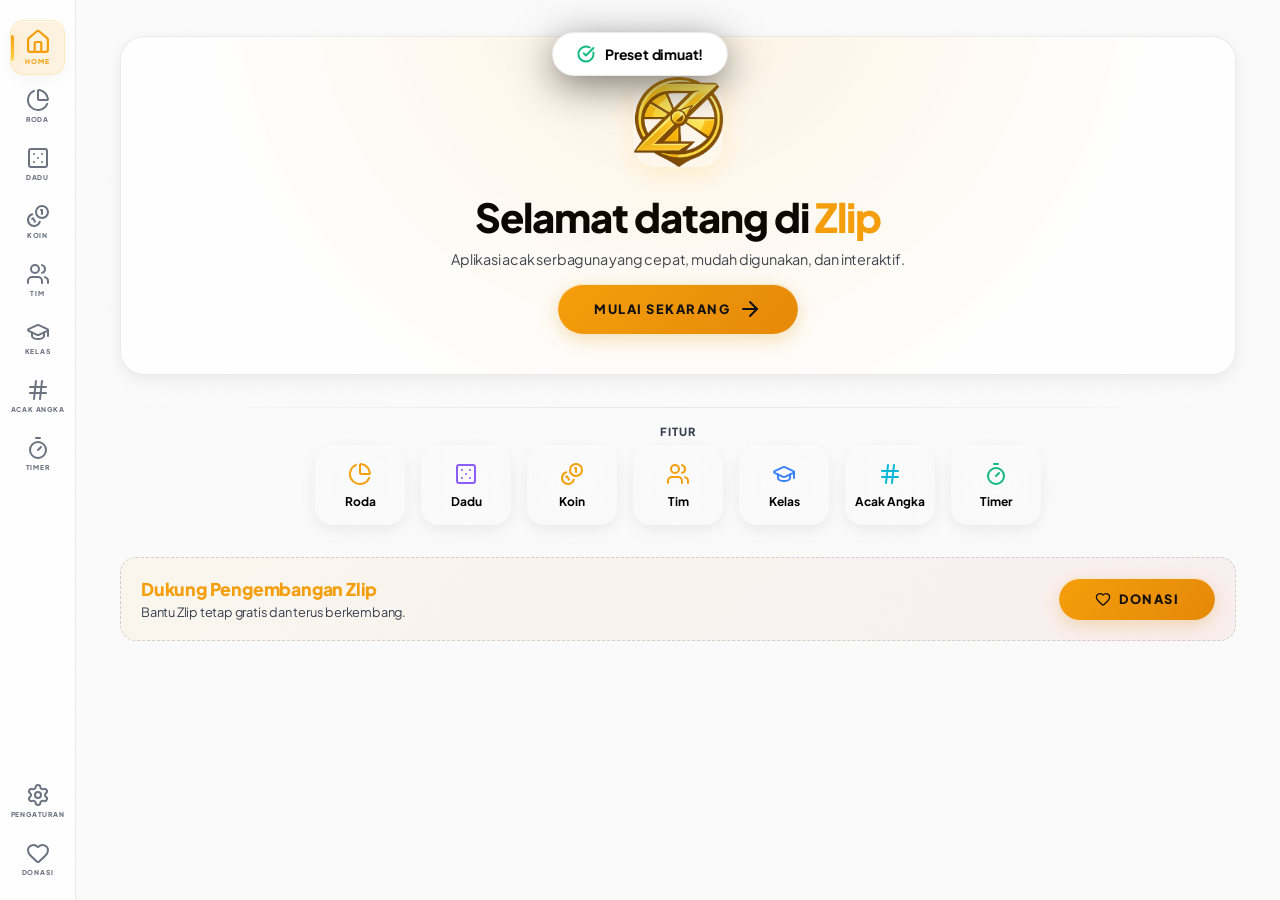
==== commit f07bf7e8: "Refactor: remove legacy tools (Bingo, Lottery, Cards, Password) and implement new educational tools " ====
--- a/index.html
+++ b/index.html
@@ -5,11 +5,11 @@
   <meta charset="UTF-8">
   <meta name="viewport" content="width=device-width, initial-scale=1.0">
   <meta name="description"
-    content="Zlip — Multi Randomizer: Roda Acak, Dadu, Koin, Gacha, Bingo, dan alat acak interaktif.">
+    content="Zlip adalah aplikasi randomizer umum dan alat bantu kelas untuk roda acak, dadu, koin, pembagi tim, acak angka, timer, dan aktivitas pembelajaran.">
   
   <!-- Open Graph / Social Media -->
   <meta property="og:title" content="Zlip — Multi Randomizer">
-  <meta property="og:description" content="Aplikasi acak serbaguna: Roda Acak, Dadu, Koin, Gacha, Bingo, dan alat acak interaktif lainnya.">
+  <meta property="og:description" content="Zlip adalah aplikasi randomizer umum dan alat bantu kelas untuk roda acak, dadu, koin, pembagi tim, acak angka, timer, dan aktivitas pembelajaran.">
   <meta property="og:image" content="https://zlip-randomizer.netlify.app/assets/icons/icon-512.png">
   <meta property="og:url" content="https://zlip-randomizer.netlify.app/">
   <meta property="og:type" content="website">
@@ -17,7 +17,7 @@
   <!-- Twitter Cards -->
   <meta name="twitter:card" content="summary_large_image">
   <meta name="twitter:title" content="Zlip — Multi Randomizer">
-  <meta name="twitter:description" content="Roda Acak, Dadu, Koin, Gacha, Bingo, dan alat acak interaktif.">
+  <meta name="twitter:description" content="Zlip adalah aplikasi randomizer umum dan alat bantu kelas untuk roda acak, dadu, koin, pembagi tim, acak angka, timer, dan aktivitas pembelajaran.">
   <meta name="twitter:image" content="https://zlip-randomizer.netlify.app/assets/icons/icon-512.png">
   
   <!-- PWA Setup -->
@@ -72,7 +72,6 @@
 ══════════════════════════════════════ -->
     <aside class="sb">
       <nav class="sb-nav">
-        <!-- 4 Utama -->
         <button class="sb-i on" data-page="home" onclick="go('home')" title="Beranda" data-i18n-title="nav_home">
           <i data-lucide="home" class="ic"></i><span data-i18n="nav_home">Home</span>
         </button>
@@ -85,25 +84,19 @@
         <button class="sb-i" data-page="cn" onclick="go('cn')" title="Koin" data-i18n-title="nav_cn">
           <i data-lucide="coins" class="ic"></i><span data-i18n="nav_cn">Koin</span>
         </button>
+        <button class="sb-i" data-page="tg" onclick="go('tg')" title="Bagi Tim" data-i18n-title="nav_tg">
+          <i data-lucide="users" class="ic"></i><span data-i18n="nav_tg">Tim</span>
+        </button>
         
         <!-- Sisanya di Desktop, tapi disembunyikan di Mobile -->
-        <button class="sb-i hide-mobile" data-page="bg" onclick="go('bg')" title="Bingo" data-i18n-title="nav_bg">
-          <i data-lucide="grid-3x3" class="ic"></i><span data-i18n="nav_bg">Bingo</span>
-        </button>
-        <button class="sb-i hide-mobile" data-page="lt" onclick="go('lt')" title="Lotere" data-i18n-title="nav_lt">
-          <i data-lucide="ticket" class="ic"></i><span data-i18n="nav_lt">Lotere</span>
+        <button class="sb-i hide-mobile" data-page="class" onclick="go('class')" title="Menu Kelas" data-i18n-title="nav_class">
+          <i data-lucide="graduation-cap" class="ic"></i><span data-i18n="nav_class">Kelas</span>
+        </button>
+        <button class="sb-i hide-mobile" data-page="num" onclick="go('num')" title="Acak Angka" data-i18n-title="nav_num">
+          <i data-lucide="hash" class="ic"></i><span data-i18n="nav_num">Angka</span>
         </button>
         <button class="sb-i hide-mobile" data-page="tm" onclick="go('tm')" title="Timer" data-i18n-title="nav_tm">
           <i data-lucide="timer" class="ic"></i><span data-i18n="nav_tm">Timer</span>
-        </button>
-        <button class="sb-i hide-mobile" data-page="tg" onclick="go('tg')" title="Bagi Tim" data-i18n-title="nav_tg">
-          <i data-lucide="users" class="ic"></i><span data-i18n="nav_tg">Tim</span>
-        </button>
-        <button class="sb-i hide-mobile" data-page="cd" onclick="go('cd')" title="Kartu" data-i18n-title="nav_cd">
-          <i data-lucide="layers" class="ic"></i><span data-i18n="nav_cd">Kartu</span>
-        </button>
-        <button class="sb-i hide-mobile" data-page="pw" onclick="go('pw')" title="Pembuat Sandi" data-i18n-title="nav_pw">
-          <i data-lucide="key" class="ic"></i><span data-i18n="nav_pw">Sandi</span>
         </button>
         <button class="sb-i hide-mobile" data-page="settings" onclick="go('settings')" title="Pengaturan" data-i18n-title="nav_set">
           <i data-lucide="settings" class="ic"></i><span data-i18n="nav_set">Set</span>
@@ -128,23 +121,14 @@
           <button aria-label="Tutup Menu" onclick="toggleMobileMenu()" style="background:var(--bg3);border:0;color:var(--t2);cursor:pointer;width:36px;height:36px;border-radius:18px;display:flex;align-items:center;justify-content:center;transition:background 0.2s;"><i data-lucide="x" style="width:20px;height:20px;"></i></button>
         </div>
         <div class="drawer-grid">
-          <button class="drawer-i" onclick="go('bg'); toggleMobileMenu()">
-            <i data-lucide="grid-3x3"></i> <span data-i18n="nav_bg">Bingo</span>
+          <button class="drawer-i" onclick="go('class'); toggleMobileMenu()">
+            <i data-lucide="graduation-cap"></i> <span data-i18n="nav_class">Kelas</span>
           </button>
-          <button class="drawer-i" onclick="go('lt'); toggleMobileMenu()">
-            <i data-lucide="ticket"></i> <span data-i18n="nav_lt">Lotere</span>
+          <button class="drawer-i" onclick="go('num'); toggleMobileMenu()">
+            <i data-lucide="hash"></i> <span data-i18n="nav_num">Acak Angka</span>
           </button>
           <button class="drawer-i" onclick="go('tm'); toggleMobileMenu()">
             <i data-lucide="timer"></i> <span data-i18n="nav_tm">Timer</span>
-          </button>
-          <button class="drawer-i" onclick="go('tg'); toggleMobileMenu()">
-            <i data-lucide="users"></i> <span data-i18n="nav_tg">Tim</span>
-          </button>
-          <button class="drawer-i" onclick="go('cd'); toggleMobileMenu()">
-            <i data-lucide="layers"></i> <span data-i18n="nav_cd">Kartu</span>
-          </button>
-          <button class="drawer-i" onclick="go('pw'); toggleMobileMenu()">
-            <i data-lucide="key"></i> <span data-i18n="nav_pw">Sandi</span>
           </button>
           <button class="drawer-i" onclick="go('settings'); toggleMobileMenu()">
             <i data-lucide="settings"></i> <span data-i18n="nav_set">Set</span>
@@ -232,16 +216,10 @@
             <!-- Color Themes -->
             <div class="lbl" data-i18n="sp_color_lbl">Tema Warna</div>
             <div class="d-type-row" id="spColorRow" style="flex-wrap:wrap;gap:6px">
-              <button class="d-type-btn on" onclick="setSpColor('rainbow',this)"><span style="color:#ef4444">●</span> Rainbow</button>
-              <button class="d-type-btn" onclick="setSpColor('warm',this)"><span style="color:#f97316">●</span> Warm</button>
-              <button class="d-type-btn" onclick="setSpColor('cool',this)"><span style="color:#3b82f6">●</span> Cool</button>
-              <button class="d-type-btn" onclick="setSpColor('neon',this)"><span style="color:#ff006e">●</span> Neon</button>
-              <button class="d-type-btn" onclick="setSpColor('pastel',this)"><span style="color:#fca5a5">●</span> Pastel</button>
-              <button class="d-type-btn" onclick="setSpColor('mono',this)"><span style="color:#555">●</span> Mono</button>
-              <!-- Tema Eksklusif -->
-              <button class="d-type-btn" onclick="setSpColor('gold',this)"><i data-lucide="sparkles" style="color:#FFB300; width:14px; margin-right:4px;"></i> Gold Premium</button>
-              <button class="d-type-btn" onclick="setSpColor('dark',this)"><i data-lucide="moon" style="color:#666; width:14px; margin-right:4px;"></i> Dark Elegant</button>
-              <button class="d-type-btn" onclick="setSpColor('crystal',this)"><i data-lucide="gem" style="color:#E0FFFF; width:14px; margin-right:4px;"></i> Crystal</button>
+              <button class="d-type-btn on" onclick="setSpColor(\'default\',this)">Default</button>
+              <button class="d-type-btn" onclick="setSpColor(\'neon\',this)">Neon</button>
+              <button class="d-type-btn" onclick="setSpColor(\'gold\',this)">Gold</button>
+              <button class="d-type-btn" onclick="setSpColor(\'dark\',this)">Dark</button>
             </div>
             <div class="sep"></div>
                         <!-- History -->
@@ -267,7 +245,7 @@
       <div id="p-dc" class="pn">
         <div class="hd">
           <h1 data-i18n="dc_title"><i data-lucide="dice-5"></i> <span>Dadu</span> 3D</h1>
-          <p data-i18n="dc_desc">Pilih jenis dan jumlah dadu, tambah modifier, lalu lempar untuk hasil bergaya RPG!</p>
+          <p data-i18n="dc_desc">Pilih jumlah dan jenis dadu, lalu lempar untuk mendapatkan hasil acak.</p>
         </div>
         <div class="sp-lay">
           <div class="sp-c">
@@ -313,44 +291,15 @@
                 <button class="d-type-btn" onclick="setDType(10,this)">D10</button>
                 <button class="d-type-btn" onclick="setDType(12,this)">D12</button>
                 <button class="d-type-btn" onclick="setDType(20,this)">D20</button>
-                <button class="d-type-btn" onclick="setDType(100,this)">D100</button>
-              </div>
-            </div>
-            
-            <div class="sep"></div>
-            
-            <!-- RPG Features -->
-            <div class="lbl" data-i18n="dc_adv_lbl">Fitur Lanjutan (RPG)</div>
-            <div class="d-stg-row">
-              <span class="d-stg-lbl" data-i18n="dc_mod">Modifier:</span>
-              <div class="d-stepper">
-                <button class="d-cnt-btn" onclick="adjMod(-1)">−</button>
-                <div class="d-cnt" id="dMod" style="min-width:32px;">+0</div>
-                <button class="d-cnt-btn" onclick="adjMod(1)">+</button>
-              </div>
-            </div>
-            
-            <div class="d-stg-row" style="margin-top:10px;">
-              <span class="d-stg-lbl" data-i18n="dc_cond">Kondisi:</span>
-              <select id="dCond" class="inp" style="flex:1;cursor:pointer">
-                <option value="normal" data-i18n="dc_cond_norm">Normal</option>
-                <option value="adv" data-i18n="dc_cond_adv">Advantage (Ambil Tertinggi)</option>
-                <option value="dis" data-i18n="dc_cond_dis">Disadvantage (Ambil Terendah)</option>
-              </select>
-            </div>
-            
-            <div class="sep"></div>
-            
-            <!-- Presets -->
-            <div class="lbl" data-i18n="sp_preset_lbl">Preset Cepat</div>
-            <div class="sp-preset-row">
-              <button class="sp-preset-btn" onclick="loadDPreset(1, 20, 0, 'normal')">D&D Check (1D20)</button>
-              <button class="sp-preset-btn" onclick="loadDPreset(2, 6, 0, 'normal')">Monopoli (2D6)</button>
-              <button class="sp-preset-btn" onclick="loadDPreset(8, 6, 0, 'normal')">Fireball (8D6)</button>
-              <button class="sp-preset-btn" onclick="loadDPreset(2, 20, 0, 'adv')">D20 Advantage</button>
-            </div>
-
-            <div class="sep"></div>
+                
+              </div>
+            </div>
+            
+            <div class="sep"></div>
+            
+            
+            
+            
             
                         <!-- History -->
             <div style="display:flex;justify-content:space-between;align-items:center;margin-bottom:8px;">
@@ -452,362 +401,31 @@
         </div>
       </div>
 
-      <!-- ── 6. KARTU REMI ── -->
-      <div id="p-cd" class="pn">
-        <div class="hd">
-          <h1 data-i18n="cd_title"><i data-lucide="layers"></i> <span>Tarik</span> Kartu</h1>
-          <p data-i18n="cd_desc">Tarik kartu secara acak dari tumpukan. Cocok untuk menentukan pembagian atau giliran!</p>
-        </div>
-        <div class="sp-lay">
-          <div class="sp-c">
-            <!-- Stage / Arena -->
-            <div class="bt-arena">
-              <div id="cdStage" class="sp-wrap" style="display:flex;align-items:center;justify-content:center;height:100%;padding:20px;">
-                <!-- Cards will be injected here -->
-              </div>
-            </div>
-            
-            <div class="res-box" style="margin-top:20px;text-align:center;">
-              <div id="cdResult" style="min-height:48px;">
-                <div style="font-size:1.2rem;color:var(--t3);font-weight:700">Tarik kartu untuk memulai</div>
-              </div>
-            </div>
-          </div>
-          
-          <div class="sp-side card">
-            <!-- Settings -->
-            <div class="lbl" data-i18n="cd_stg_lbl">Pengaturan Dek</div>
-            
-            <div class="d-stg-row" style="margin-bottom:16px;">
-              <span class="d-stg-lbl" data-i18n="cd_rem_lbl">Sisa Kartu:</span>
-              <div class="d-cnt" id="cdRemaining" style="background:var(--acc);color:#fff;border-color:var(--acc);min-width:48px;text-align:center;font-weight:800;box-shadow:0 2px 8px rgba(255,179,0,0.3);">52</div>
-            </div>
-            
-            <div style="display:grid; grid-template-columns:1fr 1fr; gap:8px; margin-bottom:12px;">
-              <button class="sp-preset-btn" id="cdModeBtn" onclick="toggleCardMode()" style="display:flex; align-items:center; justify-content:center; gap:6px; padding:10px 8px; font-family:inherit; font-size:0.8rem;" data-i18n="cd_mode_stk">
-                <i data-lucide="layers" style="width:14px;"></i> Pakai Tumpukan
-              </button>
-              <button class="sp-preset-btn" id="cdJokerBtn" onclick="toggleCardJoker()" style="display:flex; align-items:center; justify-content:center; gap:6px; padding:10px 8px; font-family:inherit; font-size:0.8rem;" data-i18n="cd_joker_off">
-                <i data-lucide="venetian-mask" style="width:14px;"></i> Joker: Nonaktif
-              </button>
-            </div>
-            
-            <button class="sp-preset-btn" onclick="reshuffleCards()" style="display:flex; align-items:center; justify-content:center; gap:6px; width:100%; margin-bottom:16px; background:var(--bg4); border:1px solid var(--bdr-a); color:var(--t1); font-family:inherit; font-size:0.8rem;">
-              <i data-lucide="shuffle" style="width:14px;"></i> <span data-i18n="cd_reshuffle_btn">Kocok Ulang (Reshuffle)</span>
-            </button>
-            
-            <div class="sep"></div>
-            
-            <div class="lbl" data-i18n="cd_theme_lbl">Desain Belakang Kartu</div>
-            <div class="d-type-row" id="cdThemeRow">
-              <button class="d-type-btn on" onclick="setCardTheme('red',this)"><span style="color:#b91c1c">●</span> Merah</button>
-              <button class="d-type-btn" onclick="setCardTheme('blue',this)"><span style="color:#1d4ed8">●</span> Biru</button>
-              <button class="d-type-btn" onclick="setCardTheme('gold',this)"><span style="color:#d97706">●</span> Emas</button>
-            </div>
-            
-            <div class="sep"></div>
-            
-            <!-- History -->
-            <div style="display:flex;justify-content:space-between;align-items:center;margin-bottom:8px;">
-              <div class="lbl" data-i18n="sp_hist_lbl" style="margin:0;">Riwayat</div>
-              <button class="sp-stat-reset" onclick="clearCdHist()"><i data-lucide="rotate-ccw" style="width:12px;height:12px"></i> <span data-i18n="sp_reset">Reset</span></button>
-            </div>
-            <div class="sp-hist-wrap" id="cdHist" style="min-height:100px;">
-              <span style="color:var(--t3)">—</span>
-            </div>
-          </div>
-        </div>
-      </div>
-
-      <!-- ── 5. BINGO ── -->
-      <div id="p-bg" class="pn">
-        <div class="hd">
-          <h1 data-i18n="bg_title"><i data-lucide="grid-3x3"></i> <span>Bingo</span></h1>
-          <p data-i18n="bg_desc">Acak dan tarik angka Bingo-mu satu per satu untuk bermain.</p>
-        </div>
-        <div class="sp-lay">
-          <div class="sp-c" style="width:100%; min-width:0;">
-            <div class="d-tray" id="bgDrawArea" style="min-height:180px; margin-bottom:12px; position:relative; overflow:hidden;">
-              <div class="bg-ball-tray" id="bgBallTray">
-                <div class="bingo-ball" style="background:var(--bg3); opacity:0.6; filter:grayscale(1); animation:none;">
-                  <div class="bingo-ball-letter" style="color:var(--t3)">?</div>
-                  <div class="bingo-ball-num" style="color:var(--t3)">-</div>
-                </div>
-              </div>
-            </div>
-            <div style="display:flex;gap:10px;justify-content:center;margin-bottom:16px;">
-              <button class="btn btn-g" onclick="drawBg()" id="btnDrawBg" style="min-width:140px"><span data-i18n="bg_btn_draw"><i data-lucide="box-select" style="width:18px"></i> Tarik Bola</span></button>
-              <button class="btn btn-p" onclick="toggleAutoDrawBg()" id="btnAutoBg"><span data-i18n="bg_btn_auto"><i data-lucide="bot" style="width:18px"></i> Auto Draw</span></button>
-            </div>
-          </div>
-          
-          <div class="sp-side card" style="min-width:280px;">
-            <div style="display:flex;justify-content:space-between;align-items:center;margin-bottom:12px;flex-wrap:wrap;gap:8px;">
-              <div class="lbl" style="margin:0" data-i18n="bg_brd_lbl">Papan Bingo</div>
-              <div style="display:flex;align-items:center;gap:12px;">
-                <select id="bgMode" class="inp" style="padding:4px 10px;font-size:0.75rem;border-radius:6px;width:auto;height:auto;cursor:pointer" onchange="rstBg(true)">
-                  <option value="75">75 Angka</option>
-                  <option value="90">90 Angka</option>
-                  <option value="30">30 Angka</option>
-                </select>
-                <div style="font-size:.72rem;color:var(--t2);"><span data-i18n="bg_drawn">Ditarik:</span> <strong style="color:var(--acc);font-family:'JetBrains Mono', monospace" id="bgCount">0</strong>/<span id="bgMaxText">75</span></div>
-              </div>
-            </div>
-            <div class="bg-col-labels" id="bgColLabels"></div>
-            <div class="bg-grid" id="bgG"></div>
-            
-            <div class="sep"></div>
-            
-            <div style="display:flex;justify-content:space-between;align-items:center">
-              <div class="lbl" style="margin:0" data-i18n="bg_hist_lbl">Riwayat Terakhir</div>
-              <button class="sp-stat-reset" onclick="rstBg()"><i data-lucide="rotate-ccw" style="width:12px"></i> <span data-i18n="bg_reset">Reset Papan</span></button>
-            </div>
-            <div class="bg-hist" id="bgHist" style="max-height:150px;overflow-y:auto;align-items:flex-start;align-content:flex-start"></div>
-          </div>
-        </div>
-      </div>
-
-      <!-- ── 5. LOTERE ── -->
-      <div id="p-lt" class="pn">
-        <div class="hd">
-          <h1 data-i18n="lt_title"><i data-lucide="ticket"></i> <span>Lotere</span> Acak</h1>
-          <p data-i18n="lt_desc">Buat kombinasi angka lotere acak sesuai dengan rentang yang kamu tentukan.</p>
-        </div>
-        <div class="sp-lay">
-          <div class="sp-c" style="width:100%; min-width:0;">
-            <!-- Lottery Stage / Tube -->
-            <div class="d-tray" id="lotoStage" style="min-height:220px; margin-bottom:12px; position:relative; overflow:hidden; flex-direction:row; align-items:center; padding:20px; gap:16px;">
-              <div id="lotoBalls" style="display:flex; gap:12px; flex-wrap:wrap; justify-content:center; width:100%;">
-                <div class="loto-ball" style="background:var(--bg3); opacity:0.8; animation:none; color:var(--t3); font-size:2.5rem; filter:grayscale(1);">?</div>
-                <div class="loto-ball" style="background:var(--bg3); opacity:0.4; animation:none; color:var(--t3); font-size:2.5rem; filter:grayscale(1); transform:scale(0.8);">?</div>
-                <div class="loto-ball" style="background:var(--bg3); opacity:0.15; animation:none; color:var(--t3); font-size:2.5rem; filter:grayscale(1); transform:scale(0.6);">?</div>
-              </div>
-            </div>
-            
-            <div style="display:flex;gap:10px;justify-content:center;margin-bottom:16px;">
-              <button class="btn btn-o" onclick="drawLoto()" id="btnLotoGen" style="min-width:180px"><span data-i18n="lt_btn"><i data-lucide="ticket" style="width:18px"></i> Generate Angka</span></button>
-            </div>
-          </div>
-          
-          <div class="sp-side card" style="min-width:280px;">
-            <div class="lbl" data-i18n="lt_stg_lbl">Pengaturan Lotere</div>
-            
-            <div class="d-stg-row" style="margin-bottom:12px;">
-              <span class="d-stg-lbl" style="min-width:90px;" data-i18n="lt_qty">Jml Angka:</span>
-              <input class="inp" type="number" id="lotoCount" value="6" min="1" max="20" style="flex:1; text-align:center;">
-            </div>
-            <div class="d-stg-row" style="margin-bottom:16px;">
-              <span class="d-stg-lbl" style="min-width:90px;" data-i18n="lt_max">Maksimum:</span>
-              <input class="inp" type="number" id="lotoMax" value="49" min="2" max="999" style="flex:1; text-align:center;">
-            </div>
-            
-            <div class="sep"></div>
-            
-            <div class="lbl" data-i18n="sp_preset_lbl">Preset Cepat</div>
-            <div class="loto-presets" style="margin-bottom:16px; display:flex; gap:6px; flex-wrap:wrap;">
-              <button class="sp-preset-btn" onclick="lotoPreset(6,49)">🇩🇪 6/49</button>
-              <button class="sp-preset-btn" onclick="lotoPreset(6,45)">🇰🇷 6/45</button>
-              <button class="sp-preset-btn" onclick="lotoPreset(5,70)">🇺🇸 Powerball</button>
-              <button class="sp-preset-btn" onclick="lotoPreset(6,42)">🇮🇩 6/42</button>
-              <button class="sp-preset-btn" onclick="lotoPreset(4,9)"><span data-i18n="lt_custom">4D Custom</span></button>
-            </div>
-            
-            <div class="sep"></div>
-            
-            <div style="display:flex;justify-content:space-between;align-items:center;margin-bottom:12px;">
-              <div class="lbl" style="margin:0">Riwayat</div>
-              <button class="sp-stat-reset" onclick="clearLotoHist()"><i data-lucide="rotate-ccw" style="width:12px;height:12px"></i> <span data-i18n="sp_reset">Reset</span></button>
-            </div>
-            <div class="loto-hist" id="lotoHist" style="max-height:160px;overflow-y:auto;"></div>
-          </div>
-        </div>
-      </div>
-
-      <!-- ── 6. TIMER ── -->
-      <div id="p-tm" class="pn">
-        <div class="hd">
-          <h1 data-i18n="tm_title"><i data-lucide="timer"></i> <span>Timer</span> Countdown</h1>
-          <p data-i18n="tm_desc">Pasang waktu mundur dengan tampilan visual yang elegan.</p>
-        </div>
-        <div class="sp-lay">
-          <div class="sp-c" style="width:100%; min-width:0; display:flex; flex-direction:column; align-items:center; justify-content:center;">
-            <div class="timer-face">
-              <svg class="timer-svg" viewBox="0 0 220 220">
-                <defs>
-                  <filter id="tmGlow" x="-20%" y="-20%" width="140%" height="140%">
-                    <feGaussianBlur stdDeviation="8" result="blur" />
-                    <feComposite in="SourceGraphic" in2="blur" operator="over" />
-                  </filter>
-                </defs>
-                <circle class="timer-circle-bg" cx="110" cy="110" r="105" />
-                <circle class="timer-circle-prog" id="tmProg" cx="110" cy="110" r="105" filter="url(#tmGlow)" />
-              </svg>
-              <div class="timer-display" id="tmDisplay">05:00</div>
-              <div class="timer-label" id="tmLabel" data-i18n="tm_ready">Siap</div>
-            </div>
-            
-            <div class="timer-btns" style="margin-top:24px;">
-              <button class="btn btn-g" id="tmStart" onclick="timerToggle()" style="min-width:140px;"><span data-i18n="tm_btn_start"><i data-lucide="play" style="width:18px"></i> Mulai</span></button>
-              <button class="btn" id="tmStopAlarm" onclick="stopTimerAlarm()" style="display:none; background:var(--rose); color:#fff; border-color:var(--rose)"><span data-i18n="tm_btn_stop"><i data-lucide="square" style="width:18px"></i> Matikan Alarm</span></button>
-            </div>
-          </div>
-          
-          <div class="sp-side card" style="min-width:280px;">
-            <div class="lbl" data-i18n="tm_stg_lbl">Pengaturan Timer</div>
-            <div class="timer-custom">
-              <div class="d-stg-row" style="margin-bottom:8px;">
-                <span class="d-stg-lbl" style="min-width:60px;" data-i18n="tm_h">Jam:</span>
-                <input class="inp" type="number" id="tmH" value="0" min="0" max="99" style="flex:1; text-align:center;">
-              </div>
-              <div class="d-stg-row" style="margin-bottom:8px;">
-                <span class="d-stg-lbl" style="min-width:60px;" data-i18n="tm_m">Menit:</span>
-                <input class="inp" type="number" id="tmM" value="5" min="0" max="59" style="flex:1; text-align:center;">
-              </div>
-              <div class="d-stg-row" style="margin-bottom:16px;">
-                <span class="d-stg-lbl" style="min-width:60px;" data-i18n="tm_s">Detik:</span>
-                <input class="inp" type="number" id="tmS" value="0" min="0" max="59" style="flex:1; text-align:center;">
-              </div>
-            </div>
-            <button class="btn" style="width:100%; background:var(--glass); color:var(--t1); border:1px solid var(--bdr); margin-bottom:16px;" onclick="timerReset()">
-              <i data-lucide="rotate-ccw" style="width:16px;"></i> <span data-i18n="tm_apply">Terapkan & Reset</span>
-            </button>
-            
-            <div class="sep"></div>
-            
-            <div class="lbl" data-i18n="sp_preset_lbl">Preset Cepat</div>
-            <div class="timer-presets" style="display:grid; grid-template-columns:1fr 1fr; gap:8px;">
-              <button class="sp-preset-btn" onclick="setTimer(60)"><span data-i18n="tm_1m">1 Menit</span></button>
-              <button class="sp-preset-btn" onclick="setTimer(180)"><span data-i18n="tm_3m">3 Menit</span></button>
-              <button class="sp-preset-btn" onclick="setTimer(300)"><span data-i18n="tm_5m">5 Menit</span></button>
-              <button class="sp-preset-btn" onclick="setTimer(600)"><span data-i18n="tm_10m">10 Menit</span></button>
-              <button class="sp-preset-btn" onclick="setTimer(1800)"><span data-i18n="tm_30m">30 Menit</span></button>
-              <button class="sp-preset-btn" onclick="setTimer(3600)"><span data-i18n="tm_1h">1 Jam</span></button>
-            </div>
-          </div>
-        </div>
-      </div>
-
-      <!-- ── 7. PASSWORD GENERATOR ── -->
-      <div id="p-pw" class="pn">
-        <div class="hd">
-          <h1 data-i18n="pw_title"><i data-lucide="key"></i> <span>Pembuat</span> Sandi</h1>
-          <p data-i18n="pw_desc">Buat kata sandi acak yang kuat, unik, dan aman untuk akunmu.</p>
-        </div>
-        <div class="sp-lay">
-          <div class="sp-c" style="width:100%; min-width:0; display:flex; flex-direction:column; align-items:center; justify-content:center;">
-            <div style="width:100%; text-align:center; margin-bottom:24px;">
-              <div class="lbl" style="margin-bottom:12px;" data-i18n="pw_res_lbl">Hasil — Ketik sendiri atau Generate</div>
-              <div style="position:relative; width:100%;">
-                <input type="text" class="pw-display rc" id="pwR" value="P@ssw0rd!" oninput="evaluateCustomPw()" autocomplete="off" spellcheck="false" placeholder="Ketik sandi Anda di sini..." data-i18n-placeholder="pw_inp">
-                <button aria-label="Salin Sandi" class="sp-stat-reset" style="position:absolute; right:20px; top:50%; transform:translateY(-50%); background:var(--bg3); padding:8px; border-radius:8px;" onclick="copyPw($('pwR').value)" title="Salin Sandi">
-                  <i data-lucide="copy" style="width:16px; height:16px;"></i>
-                </button>
-              </div>
-              
-              <!-- Strength Meter -->
-              <div class="pw-strength-bar" style="margin-top:16px; background:var(--bg3); height:6px; border-radius:3px; overflow:hidden; display:flex;">
-                <div id="pwStrengthFill" style="height:100%; width:30%; background:var(--rose); transition:all 0.4s ease;"></div>
-              </div>
-              <div id="pwStrengthText" style="font-size:0.75rem; color:var(--rose); font-weight:700; margin-top:8px; text-transform:uppercase; letter-spacing:1px;" data-i18n="pw_weak">Lemah</div>
-            </div>
-            
-            <div style="display:flex;gap:10px;justify-content:center;margin-bottom:16px; width:100%;">
-              <button class="btn btn-g" onclick="genPw()" style="min-width:180px; width:100%; max-width:300px;"><i data-lucide="key" style="width:16px"></i> <span data-i18n="pw_btn">Buat Sandi Baru</span></button>
-            </div>
-          </div>
-          
-          <div class="sp-side card" style="min-width:280px;">
-            <div class="lbl" data-i18n="pw_stg_lbl">Pengaturan Sandi</div>
-            
-            <div style="display:flex;gap:12px;align-items:center;margin-bottom:20px;">
-              <label class="d-stg-lbl" style="margin:0;flex-shrink:0" data-i18n="pw_len">Panjang:</label>
-              <input type="range" id="pwLen" min="6" max="64" value="16" step="1" oninput="$('pwLenVal').innerText=this.value; genPw()" style="flex:1">
-              <span id="pwLenVal" style="font-family:'JetBrains Mono', monospace; font-weight:700; min-width:28px; text-align:right; color:var(--acc)">16</span>
-            </div>
-            
-            <div style="display:flex; flex-direction:column; gap:12px; margin-bottom:24px;">
-              <label class="pw-toggle-lbl">
-                <input type="checkbox" id="pwUc" checked onchange="genPw()">
-                <span class="pw-toggle-btn">ABC</span> <span data-i18n="pw_uc">Huruf Besar</span>
-              </label>
-              <label class="pw-toggle-lbl">
-                <input type="checkbox" id="pwLc" checked onchange="genPw()">
-                <span class="pw-toggle-btn">abc</span> <span data-i18n="pw_lc">Huruf Kecil</span>
-              </label>
-              <label class="pw-toggle-lbl">
-                <input type="checkbox" id="pwNum" checked onchange="genPw()">
-                <span class="pw-toggle-btn">123</span> <span data-i18n="pw_num">Angka</span>
-              </label>
-              <label class="pw-toggle-lbl">
-                <input type="checkbox" id="pwSym" checked onchange="genPw()">
-                <span class="pw-toggle-btn">#$&</span> <span data-i18n="pw_sym">Simbol</span>
-              </label>
-            </div>
-            
-            <div class="sep"></div>
-            
-            <div style="display:flex;justify-content:space-between;align-items:center;margin-bottom:12px;">
-              <div class="lbl" style="margin:0" data-i18n="bg_hist_lbl">Riwayat Terakhir</div>
-              <button class="sp-stat-reset" onclick="clearPwHist()"><i data-lucide="rotate-ccw" style="width:12px;height:12px"></i> <span data-i18n="sp_reset">Reset</span></button>
-            </div>
-            <div class="pw-hist" id="pwHist" style="display:flex; flex-direction:column; gap:8px; max-height:160px; overflow-y:auto;">
-              <div style="color:var(--t3); font-size:0.75rem; text-align:center; padding:12px 0;"><span data-i18n="pw_no_hist">Belum ada riwayat</span></div>
-            </div>
-          </div>
-        </div>
-      </div>
-
-      <!-- ── 8. TEAM GENERATOR ── -->
+      <!-- ── 4. TEAM / BAGI TIM ── -->
       <div id="p-tg" class="pn">
         <div class="hd">
           <h1 data-i18n="tg_title"><i data-lucide="users"></i> <span>Pembagi</span> Tim</h1>
           <p data-i18n="tg_desc">Bagi daftar nama menjadi beberapa kelompok secara acak dan adil.</p>
         </div>
         <div class="sp-lay">
-          <div class="sp-c" style="width:100%; min-width:0;">
-            <div style="display:flex; justify-content:space-between; align-items:center; margin-bottom:12px;">
+          <div class="sp-c">
+            <div style="display:flex; justify-content:space-between; align-items:center; margin-bottom:16px;">
               <div class="lbl" style="margin:0;" data-i18n="tg_res_lbl">Hasil Pembagian Tim</div>
-              <button class="sp-stat-reset" onclick="copyTeams()" id="btnCopyTeams" style="display:none; background:var(--glass-hover);">
-                <i data-lucide="copy" style="width:14px; height:14px;"></i> <span data-i18n="tg_btn_copy">Salin Semua</span>
+              <button class="btn btn-sm" id="btnCopyTeams" onclick="copyTeams()" style="display:none; background:var(--glass); color:var(--t1); border:1px solid var(--glass-border);">
+                <i data-lucide="copy" style="width:14px;height:14px;"></i> <span data-i18n="tg_btn_copy">Salin Semua</span>
               </button>
             </div>
             
-            <div class="d-tray" style="min-height:200px; margin-bottom:12px; padding:16px;">
-              <div id="tgR" style="display:flex; flex-direction:column; gap:12px; width:100%;">
-                <div style="color:var(--t3); font-size:0.85rem; text-align:center; padding:40px 0; font-style:italic;"><span data-i18n="tg_empty">Belum ada tim yang dibagikan. Masukkan nama dan klik "<span data-i18n="tg_btn">Bagi Tim</span>".</span></div>
-              </div>
-            </div>
-          </div>
-          
-          <div class="sp-side card" style="min-width:280px;">
+            <div class="rc" id="tgR" style="flex:1; align-content:flex-start;">
+              <div style="text-align:center; padding:40px 20px; color:var(--t3);" data-i18n="tg_empty">
+                Belum ada tim yang dibagikan. Masukkan nama dan klik "Bagi Tim".
+              </div>
+            </div>
+          </div>
+          
+          <div class="sp-side card">
             <div class="lbl" data-i18n="tg_list_lbl">Daftar Nama</div>
-            <textarea class="inp" id="tgI" spellcheck="false"
-              data-i18n-placeholder="tg_inp" placeholder="Masukkan nama, pisahkan koma atau baris baru...&#10;Tip: Tambahkan (L) atau (P) untuk sebaran gender yang rata.&#10;Contoh: Andi (L), Siti (P), Budi (L)" style="min-height:130px; margin-bottom:12px; resize:vertical; font-family:'JetBrains Mono', monospace; font-size:0.8rem;"></textarea>
-            
-            <details class="tg-guide">
-              <summary>
-                <span data-i18n="tg_ai_guide_title">Panduan Distribusi Otomatis</span>
-                <i data-lucide="chevron-down" style="width:14px; height:14px;"></i>
-              </summary>
-              <div class="tg-guide-body">
-                <span data-i18n="tg_ai_guide_body">Fitur <b>Tebak Gender Otomatis</b> di bawah akan mencoba menebak gender berdasarkan pola nama agar komposisi tim rata. Jika ada nama unik/singkatan, Anda bisa <b>memastikan akurasi 100%</b> dengan menambahkan tanda <code>(L)</code> untuk Laki-laki atau <code>(P)</code> untuk Perempuan di belakang nama tersebut. <br><i>Contoh: Alex (L), Taylor (P)</i>.</span>
-                <button onclick="document.getElementById('tgI').value = 'Budi, Siti, Alex (L), Taylor (P), Agus, Ayu, Kevin, Sarah'; document.getElementById('tgAutoGender').checked = true; genTeams();" data-i18n="tg_try_example">Coba Contoh Otomatis</button>
-              </div>
-            </details>
-            
-            <div style="display:flex; justify-content:space-between; align-items:center; margin-bottom:12px; padding: 10px; background: rgba(255,179,0,0.1); border: 1px solid rgba(255,179,0,0.3); border-radius: 8px;">
-              <div style="display:flex; align-items:center; gap:8px;">
-                <i data-lucide="bot" style="width:16px; color:var(--acc);"></i>
-                <div>
-                  <div style="font-size:0.75rem; font-weight:700; color:var(--t1);" data-i18n="tg_ai_lbl">Tebak Gender Otomatis</div>
-                  <div style="font-size:0.65rem; color:var(--t3);" data-i18n="tg_ai_desc">Otomatis meratakan tanpa (L)/(P)</div>
-                </div>
-              </div>
-              <label class="tg-switch" style="transform: scale(0.85); margin:0;">
-                <input type="checkbox" id="tgAutoGender" checked>
-                <span class="tg-slider"></span>
-              </label>
-            </div>
+            <textarea class="inp" id="tgI" spellcheck="false" data-i18n-placeholder="tg_inp" placeholder="Masukkan nama, pisahkan koma atau baris baru...&#10;Contoh: Andi, Siti, Budi, Ayu" style="min-height:120px; margin-bottom:12px; resize:vertical; font-family:'JetBrains Mono', monospace; font-size:0.9rem;"></textarea>
 
             <div class="d-stg-row" style="margin-bottom:12px;">
               <span class="d-stg-lbl" style="min-width:90px;" data-i18n="tg_qty">Jumlah Tim:</span>
@@ -841,6 +459,218 @@
             <button class="btn btn-g" onclick="genTeams()" style="width:100%;">
               <i data-lucide="users" style="width:16px; height:16px;"></i> <span data-i18n="tg_btn">Bagi Tim</span>
             </button>
+          </div>
+        </div>
+      </div>
+
+      <!-- ── ACAK ANGKA ── -->
+      <div id="p-num" class="pn">
+        <div class="hd">
+          <h1 data-i18n="num_title"><i data-lucide="hash"></i> <span>Acak</span> Angka</h1>
+          <p data-i18n="num_desc">Dapatkan nomor acak dalam rentang tertentu untuk berbagai keperluan.</p>
+        </div>
+        <div class="sp-lay">
+          <div class="sp-c" style="width:100%; min-width:0;">
+            <div class="d-tray" id="numStage" style="min-height:220px; margin-bottom:12px; position:relative; display:flex; flex-direction:column; align-items:center; justify-content:center; padding:20px; gap:16px;">
+              <div id="numResult" style="font-size:4rem; font-weight:900; color:var(--acc); font-family:'JetBrains Mono', monospace; text-shadow:0 4px 16px rgba(255,179,0,0.3); text-align:center;">?</div>
+              <div id="numList" style="display:flex; flex-wrap:wrap; gap:8px; justify-content:center; max-height:120px; overflow-y:auto; width:100%;"></div>
+            </div>
+            
+            <div style="display:flex;gap:10px;justify-content:center;margin-bottom:16px;">
+              <button class="btn btn-g" onclick="generateNumber()" id="btnNumGen" style="min-width:180px"><span data-i18n="num_btn"><i data-lucide="hash" style="width:18px"></i> Acak Angka</span></button>
+            </div>
+          </div>
+          
+          <div class="sp-side card" style="min-width:280px;">
+            <div class="lbl" data-i18n="num_stg_lbl">Pengaturan Angka</div>
+            
+            <div class="d-stg-row" style="margin-bottom:12px;">
+              <span class="d-stg-lbl" style="min-width:90px;" data-i18n="num_min">Minimum:</span>
+              <input class="inp" type="number" id="numMin" value="1" style="flex:1; text-align:center;">
+            </div>
+            <div class="d-stg-row" style="margin-bottom:12px;">
+              <span class="d-stg-lbl" style="min-width:90px;" data-i18n="num_max">Maksimum:</span>
+              <input class="inp" type="number" id="numMax" value="100" style="flex:1; text-align:center;">
+            </div>
+            <div class="d-stg-row" style="margin-bottom:12px;">
+              <span class="d-stg-lbl" style="min-width:90px;" data-i18n="num_qty">Jumlah:</span>
+              <input class="inp" type="number" id="numCount" value="1" min="1" max="100" style="flex:1; text-align:center;">
+            </div>
+            
+            <label class="pw-toggle-lbl" style="margin-top:12px;">
+              <input type="checkbox" id="numDuplicate" checked>
+              <span class="pw-toggle-btn"><i data-lucide="check" style="width:14px;height:14px;"></i></span>
+              <span data-i18n="num_dup">Boleh berulang</span>
+            </label>
+          </div>
+        </div>
+      </div>
+
+      <!-- ── MENU KELAS ── -->
+      <div id="p-class" class="pn">
+        <div class="hd">
+          <h1 data-i18n="cls_title"><i data-lucide="graduation-cap"></i> Menu <span>Kelas</span></h1>
+          <p data-i18n="cls_desc">Kumpulan alat interaktif untuk membantu kegiatan belajar mengajar.</p>
+        </div>
+        
+        <div class="cls-grid">
+          <!-- 1. Pilih Nama Acak -->
+          <div class="card cls-card">
+            <h3 class="cls-card-title" data-i18n="cls_nm_title"><i data-lucide="user-check"></i> Pilih Nama</h3>
+            <p class="cls-card-desc" data-i18n="cls_nm_desc">Pilih satu atau beberapa siswa secara acak dari daftar kelas.</p>
+            <textarea class="inp" id="clsNameInp" placeholder="Masukkan nama..." data-i18n-placeholder="cls_nm_inp" style="min-height:80px; margin-bottom:12px; resize:vertical;"></textarea>
+            <div class="d-stg-row" style="margin-bottom:12px;">
+              <span class="d-stg-lbl" data-i18n="cls_nm_qty">Jumlah:</span>
+              <input class="inp" type="number" id="clsNameCount" value="1" min="1" style="width:60px; text-align:center;">
+            </div>
+            <label class="pw-toggle-lbl" style="margin-bottom:12px;">
+              <input type="checkbox" id="clsNameRemove">
+              <span class="pw-toggle-btn"><i data-lucide="check" style="width:14px;height:14px;"></i></span>
+              <span data-i18n="cls_nm_rem">Hapus nama setelah terpilih</span>
+            </label>
+            <button class="btn btn-g" onclick="pickClassName()" style="width:100%; margin-bottom:16px;">
+              <i data-lucide="check-circle" style="width:16px;"></i> <span data-i18n="cls_nm_btn">Pilih Nama</span>
+            </button>
+            <div class="cls-res-box" id="clsNameResult"></div>
+          </div>
+          
+          <!-- 2. Pertanyaan Acak -->
+          <div class="card cls-card">
+            <h3 class="cls-card-title" data-i18n="cls_q_title"><i data-lucide="help-circle"></i> Pertanyaan Acak</h3>
+            <p class="cls-card-desc" data-i18n="cls_q_desc">Berikan pertanyaan secara acak untuk pemanasan atau review.</p>
+            <textarea class="inp" id="clsQuestInp" placeholder="Masukkan daftar pertanyaan..." data-i18n-placeholder="cls_q_inp" style="min-height:100px; margin-bottom:12px; resize:vertical;"></textarea>
+            <button class="btn btn-p" onclick="pickClassQuest()" style="width:100%; margin-bottom:16px;">
+              <i data-lucide="message-circle-question" style="width:16px;"></i> <span data-i18n="cls_q_btn">Tampilkan Pertanyaan</span>
+            </button>
+            <div class="cls-res-box" id="clsQuestResult" style="font-size:1.1rem; border-color:var(--t4);"></div>
+          </div>
+          
+          <!-- 3. Flashcard -->
+          <div class="card cls-card">
+            <h3 class="cls-card-title" data-i18n="cls_fc_title"><i data-lucide="layers"></i> Flashcard Acak</h3>
+            <p class="cls-card-desc" data-i18n="cls_fc_desc">Format: Soal | Jawaban. Klik kartu untuk melihat jawaban.</p>
+            <textarea class="inp" id="clsFlashInp" placeholder="Contoh:
+Ibu kota Indonesia? | Jakarta
+1 + 1 = ? | 2" data-i18n-placeholder="cls_fc_inp" style="min-height:80px; margin-bottom:12px; resize:vertical; font-family:monospace;"></textarea>
+            <button class="btn btn-r" onclick="nextClassFlash()" style="width:100%; margin-bottom:16px;">
+              <i data-lucide="refresh-cw" style="width:16px;"></i> <span data-i18n="cls_fc_btn">Ambil Kartu Baru</span>
+            </button>
+            
+            <div class="cls-flashcard-wrap" onclick="flipClassFlash()">
+              <div class="cls-flashcard" id="clsFlashCard">
+                <div class="cls-fc-face cls-fc-front">
+                  <div class="cls-fc-badge" data-i18n="cls_fc_q">Soal</div>
+                  <div id="clsFlashFront">---</div>
+                  <div class="cls-fc-hint" data-i18n="cls_fc_hint">(Klik untuk membalik)</div>
+                </div>
+                <div class="cls-fc-face cls-fc-back">
+                  <div class="cls-fc-badge" style="background:var(--rose);" data-i18n="cls_fc_a">Jawaban</div>
+                  <div id="clsFlashBack">---</div>
+                </div>
+              </div>
+            </div>
+          </div>
+          
+          <!-- 4. Acak Aktivitas -->
+          <div class="card cls-card">
+            <h3 class="cls-card-title" data-i18n="cls_act_title"><i data-lucide="activity"></i> Acak Aktivitas</h3>
+            <p class="cls-card-desc" data-i18n="cls_act_desc">Pilih kegiatan energizer atau ice breaking secara instan.</p>
+            <textarea class="inp" id="clsActInp" placeholder="Menyanyi, Senam, Menggambar..." data-i18n-placeholder="cls_act_inp" style="min-height:100px; margin-bottom:12px; resize:vertical;"></textarea>
+            <button class="btn" style="width:100%; margin-bottom:16px; background:var(--bg3); border:1px solid var(--bdr); color:var(--t1);" onclick="pickClassAct()">
+              <i data-lucide="shuffle" style="width:16px;"></i> <span data-i18n="cls_act_btn">Pilih Aktivitas</span>
+            </button>
+            <div class="cls-res-box" id="clsActResult" style="text-align:center; font-weight:800; font-size:1.2rem; color:var(--acc);"></div>
+          </div>
+          
+          <!-- 5. Acak Peran -->
+          <div class="card cls-card" style="grid-column: 1 / -1;">
+            <h3 class="cls-card-title" data-i18n="cls_rl_title"><i data-lucide="theater"></i> Acak Peran</h3>
+            <p class="cls-card-desc" data-i18n="cls_rl_desc">Pasangkan siswa dengan peran spesifik untuk simulasi atau proyek.</p>
+            
+            <div style="display:grid; grid-template-columns:1fr 1fr; gap:16px; margin-bottom:12px;">
+              <div>
+                <div class="lbl" style="font-size:0.8rem; margin-bottom:4px;" data-i18n="cls_rl_mem">Daftar Siswa</div>
+                <textarea class="inp" id="clsRoleMemInp" style="min-height:100px;"></textarea>
+              </div>
+              <div>
+                <div class="lbl" style="font-size:0.8rem; margin-bottom:4px;" data-i18n="cls_rl_list">Daftar Peran</div>
+                <textarea class="inp" id="clsRoleListInp" placeholder="Dokter, Polisi, Guru..." data-i18n-placeholder="cls_rl_inp" style="min-height:100px;"></textarea>
+              </div>
+            </div>
+            
+            <button class="btn btn-g" onclick="assignClassRoles()" style="width:100%; margin-bottom:16px;">
+              <i data-lucide="link" style="width:16px;"></i> <span data-i18n="cls_rl_btn">Pasangkan Peran</span>
+            </button>
+            
+            <div id="clsRoleResult" style="display:flex; flex-wrap:wrap; gap:10px;"></div>
+          </div>
+          
+        </div>
+      </div>
+
+      <!-- ── TIMER ── -->
+      <div id="p-tm" class="pn">
+        <div class="hd">
+          <h1 data-i18n="tm_title"><i data-lucide="timer"></i> <span>Timer</span> Countdown</h1>
+          <p data-i18n="tm_desc">Pasang waktu mundur dengan tampilan visual yang elegan.</p>
+        </div>
+        <div class="sp-lay">
+          <div class="sp-c">
+            <div class="tm-container">
+              <svg class="tm-ring" viewBox="0 0 200 200">
+                <circle class="tm-bg" cx="100" cy="100" r="90"></circle>
+                <circle class="tm-prog" id="tmProg" cx="100" cy="100" r="90"></circle>
+              </svg>
+              <div class="tm-display" id="tmDisplay">00:00:00</div>
+              <div class="tm-label" id="tmLabel" data-i18n="tm_ready">Siap</div>
+            </div>
+            
+            <div class="tm-controls">
+              <button class="btn btn-g tm-btn-play" id="tmStart" onclick="timerToggle()">
+                <i data-lucide="play" style="width:24px;height:24px"></i>
+              </button>
+              <button class="btn btn-r tm-btn-stop" id="tmStopAlarm" onclick="timerReset()" style="display:none;">
+                <i data-lucide="square" style="width:24px;height:24px"></i>
+              </button>
+              <button class="btn" onclick="timerReset()" style="background:var(--bg3); color:var(--t1); border:1px solid var(--bdr); border-radius:16px; padding:0 24px;">
+                <i data-lucide="rotate-ccw" style="width:20px;"></i>
+              </button>
+            </div>
+          </div>
+          
+          <div class="sp-side card">
+            <div class="lbl" data-i18n="tm_stg_lbl">Pengaturan Timer</div>
+            
+            <div style="display:flex; gap:12px; margin-bottom:16px;">
+              <div style="flex:1">
+                <label style="font-size:0.8rem; color:var(--t2); margin-bottom:4px; display:block;" data-i18n="tm_h">Jam:</label>
+                <input class="inp" type="number" id="tmH" value="0" min="0" max="99" style="text-align:center;">
+              </div>
+              <div style="flex:1">
+                <label style="font-size:0.8rem; color:var(--t2); margin-bottom:4px; display:block;" data-i18n="tm_m">Menit:</label>
+                <input class="inp" type="number" id="tmM" value="5" min="0" max="59" style="text-align:center;">
+              </div>
+              <div style="flex:1">
+                <label style="font-size:0.8rem; color:var(--t2); margin-bottom:4px; display:block;" data-i18n="tm_s">Detik:</label>
+                <input class="inp" type="number" id="tmS" value="0" min="0" max="59" style="text-align:center;">
+              </div>
+            </div>
+            
+            <button class="btn btn-p" onclick="timerApply()" style="width:100%; margin-bottom:20px;">
+              <span data-i18n="tm_apply">Terapkan & Reset</span>
+            </button>
+            
+            <div class="sep"></div>
+            
+            <div class="lbl" data-i18n="tm_pre_lbl">Preset Cepat</div>
+            <div style="display:grid; grid-template-columns:1fr 1fr; gap:8px;">
+              <button class="btn" style="background:var(--bg3); color:var(--t1); border:1px solid var(--bdr);" onclick="setTimer(0,1,0)"><span data-i18n="tm_1m">1 Menit</span></button>
+              <button class="btn" style="background:var(--bg3); color:var(--t1); border:1px solid var(--bdr);" onclick="setTimer(0,3,0)"><span data-i18n="tm_3m">3 Menit</span></button>
+              <button class="btn" style="background:var(--bg3); color:var(--t1); border:1px solid var(--bdr);" onclick="setTimer(0,5,0)"><span data-i18n="tm_5m">5 Menit</span></button>
+              <button class="btn" style="background:var(--bg3); color:var(--t1); border:1px solid var(--bdr);" onclick="setTimer(0,10,0)"><span data-i18n="tm_10m">10 Menit</span></button>
+              <button class="btn" style="background:var(--bg3); color:var(--t1); border:1px solid var(--bdr);" onclick="setTimer(0,30,0)"><span data-i18n="tm_30m">30 Menit</span></button>
+              <button class="btn" style="background:var(--bg3); color:var(--t1); border:1px solid var(--bdr);" onclick="setTimer(1,0,0)"><span data-i18n="tm_1h">1 Jam</span></button>
+            </div>
           </div>
         </div>
       </div>
@@ -1006,21 +836,18 @@
   <canvas class="confetti" id="cfC"></canvas>
   
   <!-- Load Scripts modularly -->
-  <script src="js/core/i18n.js"></script>
+    <script src="js/core/i18n.js"></script>
   <script src="js/core/storage.js"></script>
   <script src="js/core/audio.js"></script>
   <script src="js/ui/ui.js"></script>
   <script src="js/games/spinner.js"></script>
   <script src="js/games/dice.js"></script>
   <script src="js/games/coin.js"></script>
-  <script src="js/games/cards.js"></script>
-  <script src="js/games/bingo.js"></script>
-  <script src="js/games/lottery.js"></script>
+  <script src="js/tools/number.js"></script>
+  <script src="js/games/class.js"></script>
   <script src="js/tools/timer.js"></script>
-  <script src="js/tools/password.js"></script>
   <script src="js/ui/team.js"></script>
   <script src="js/ui/donation.js"></script>
-
   <script src="js/core/main.js"></script>
 
 </body>
--- a/css/layout.css
+++ b/css/layout.css
@@ -17,107 +17,7 @@
 }
 .sb::-webkit-scrollbar { display: none }
 
-/* ══════════════════════════════════════
-   10. BINGO OVERRIDES
-══════════════════════════════════════ */
-.bg-main {
-  min-height: 180px; margin-bottom: 12px;
-  background: var(--glass); border: 1px solid var(--glass-border);
-  border-radius: 20px; box-shadow: var(--inset-hi);
-  position: relative; overflow: hidden;
-}
-.bg-ball-tray {
-  display: flex; align-items: center; justify-content: center;
-  width: 100%; height: 100%;
-}
-.bg-ball-placeholder {
-  font-size: 1rem; font-weight: 800; color: var(--t3);
-  text-transform: uppercase; letter-spacing: 2px;
-}
-.bingo-ball {
-  width: 110px; height: 110px; border-radius: 50%;
-  display: flex; flex-direction: column; align-items: center; justify-content: center;
-  box-shadow: inset -8px -8px 20px rgba(0,0,0,.5), 0 10px 20px rgba(0,0,0,.4);
-  position: relative; line-height: 1; color: #fff; text-shadow: 0 2px 4px rgba(0,0,0,0.5);
-  animation: bgDrop .5s cubic-bezier(.34,1.56,.64,1) both;
-}
-.bingo-ball::after {
-  content: ''; position: absolute; top: 12%; left: 22%; width: 35%; height: 25%;
-  background: rgba(255,255,255,.4); border-radius: 50%; filter: blur(3px);
-}
-.bingo-ball-letter {
-  font-size: 1.2rem; font-weight: 900; opacity: 0.9;
-  margin-bottom: -2px;
-}
-.bingo-ball-num {
-  font-size: 2.8rem; font-weight: 900; font-family: 'JetBrains Mono', monospace;
-}
-@keyframes bgDrop {
-  0%  { transform: scale(0) translateY(-40px); opacity: 0 }
-  100%{ transform: scale(1) translateY(0); opacity: 1 }
-}
 
-/* Colors for Bingo */
-.bg-col-b { background: radial-gradient(circle at 30% 30%, #ef4444, #991b1b); }
-.bg-col-i { background: radial-gradient(circle at 30% 30%, #f97316, #9a3412); }
-.bg-col-n { background: radial-gradient(circle at 30% 30%, #22c55e, #166534); }
-.bg-col-g { background: radial-gradient(circle at 30% 30%, #3b82f6, #1e3a8a); }
-.bg-col-o { background: radial-gradient(circle at 30% 30%, #a855f7, #581c87); }
-
-.bg-txt-b { color: #ef4444; border-color: rgba(239, 68, 68, 0.3); }
-.bg-txt-i { color: #f97316; border-color: rgba(249, 115, 22, 0.3); }
-.bg-txt-n { color: #22c55e; border-color: rgba(34, 197, 94, 0.3); }
-.bg-txt-g { color: #3b82f6; border-color: rgba(59, 130, 246, 0.3); }
-.bg-txt-o { color: #a855f7; border-color: rgba(168, 85, 247, 0.3); }
-
-.bg-grid {
-  display: grid; grid-template-columns: repeat(15,1fr);
-  gap: 4px; margin: 8px 0;
-}
-.bg-num {
-  aspect-ratio: 1; display: flex; align-items: center; justify-content: center;
-  border-radius: 6px; font-size: .65rem; font-weight: 700; font-family: 'JetBrains Mono', monospace;
-  background: var(--bg3); border: 1px solid var(--bdr);
-  color: var(--t3); transition: all .3s; cursor: default;
-}
-.bg-num.on.b-on { background: #fef2f2; color: #b91c1c; border-color: #fca5a5; box-shadow: 0 0 10px rgba(239,68,68,.2); }
-.bg-num.on.i-on { background: #fff7ed; color: #c2410c; border-color: #fdba74; box-shadow: 0 0 10px rgba(249,115,22,.2); }
-.bg-num.on.n-on { background: #f0fdf4; color: #15803d; border-color: #86efac; box-shadow: 0 0 10px rgba(34,197,94,.2); }
-.bg-num.on.g-on { background: #eff6ff; color: #1d4ed8; border-color: #93c5fd; box-shadow: 0 0 10px rgba(59,130,246,.2); }
-.bg-num.on.o-on { background: #faf5ff; color: #7e22ce; border-color: #d8b4fe; box-shadow: 0 0 10px rgba(168,85,247,.2); }
-
-[data-theme="dark"] .bg-num.on.b-on { background: rgba(239,68,68,0.2); color: #fca5a5; border-color: #ef4444; }
-[data-theme="dark"] .bg-num.on.i-on { background: rgba(249,115,22,0.2); color: #fdba74; border-color: #f97316; }
-[data-theme="dark"] .bg-num.on.n-on { background: rgba(34,197,94,0.2); color: #86efac; border-color: #22c55e; }
-[data-theme="dark"] .bg-num.on.g-on { background: rgba(59,130,246,0.2); color: #93c5fd; border-color: #3b82f6; }
-[data-theme="dark"] .bg-num.on.o-on { background: rgba(168,85,247,0.2); color: #d8b4fe; border-color: #a855f7; }
-
-.bg-num.new-draw {
-  animation: bgPop .5s cubic-bezier(.34,1.56,.64,1);
-  z-index: 2; position: relative;
-}
-@keyframes bgPop {
-  0%  { transform: scale(0) }
-  70% { transform: scale(1.5) }
-  100%{ transform: scale(1) }
-}
-.bg-col-labels { display: grid; grid-template-columns: repeat(15,1fr); gap: 4px; margin-bottom: 4px }
-.bg-col-lbl {
-  aspect-ratio: 1; display: flex; align-items: center; justify-content: center;
-  font-size: .62rem; font-weight: 900; color: var(--acc); text-transform: uppercase;
-}
-.bg-hist { display: flex; gap: 6px; flex-wrap: wrap; margin-top: 10px }
-.bg-hist-num {
-  padding: 4px 10px; border-radius: 50px; font-size: .68rem; font-weight: 700;
-  background: var(--glass); border: 1px solid var(--glass-border);
-  color: var(--t2); font-family: 'JetBrains Mono', monospace;
-  animation: diceAppear .25s cubic-bezier(.34,1.56,.64,1);
-}
-.bg-hist-num.b-on { color: #ef4444; border-color: rgba(239,68,68,0.3); background: rgba(239,68,68,0.1); }
-.bg-hist-num.i-on { color: #f97316; border-color: rgba(249,115,22,0.3); background: rgba(249,115,22,0.1); }
-.bg-hist-num.n-on { color: #22c55e; border-color: rgba(34,197,94,0.3); background: rgba(34,197,94,0.1); }
-.bg-hist-num.g-on { color: #3b82f6; border-color: rgba(59,130,246,0.3); background: rgba(59,130,246,0.1); }
-.bg-hist-num.o-on { color: #a855f7; border-color: rgba(168,85,247,0.3); background: rgba(168,85,247,0.1); }
 
 /* Logo — Prismatic gem shape */
 .sb-logo {
--- a/css/components.css
+++ b/css/components.css
@@ -557,88 +557,6 @@
   100% { opacity: 1; transform: scale(1.05); color: var(--acc); filter: drop-shadow(0 0 10px rgba(255,179,0,0.5)); }
 }
 
-/* --------------------------------------
-   7. BINGO
--------------------------------------- */
-.bg-letter {
-  font-family: inherit; font-size: 1.8rem; font-weight: 900;
-  padding: 8px 16px; background: var(--acc-s);
-  color: var(--acc); border-radius: 12px;
-  border: 1px solid rgba(255,179,0,.28);
-}
-.bg-grid {
-  display: grid; grid-template-columns: repeat(15,1fr);
-  gap: 4px; margin: 8px 0;
-}
-.bg-num {
-  aspect-ratio: 1; display: flex; align-items: center; justify-content: center;
-  border-radius: 8px; font-size: .7rem; font-weight: 700; font-family: 'JetBrains Mono', monospace;
-  background: var(--glass); border: 1px solid var(--glass-border);
-  color: var(--t3); transition: all .3s; cursor: default;
-}
-.bg-num.on {
-  background: var(--acc-s); color: var(--acc);
-  border-color: rgba(255,179,0,.3);
-  box-shadow: 0 0 10px rgba(255,179,0,.15);
-}
-.bg-num.new-draw {
-  animation: bgPop .5s cubic-bezier(.34,1.56,.64,1);
-}
-@keyframes bgPop {
-  0%  { transform: scale(0) }
-  70% { transform: scale(1.3) }
-  100%{ transform: scale(1) }
-}
-.bg-col-labels { display: grid; grid-template-columns: repeat(15,1fr); gap: 4px; margin-bottom: 4px }
-.bg-col-lbl {
-  aspect-ratio: 1; display: flex; align-items: center; justify-content: center;
-  font-size: .62rem; font-weight: 900; color: var(--acc); text-transform: uppercase;
-}
-.bg-hist { display: flex; gap: 6px; flex-wrap: wrap; margin-top: 10px }
-.bg-hist-num {
-  padding: 4px 10px; border-radius: 50px; font-size: .68rem; font-weight: 700;
-  background: var(--glass); border: 1px solid var(--glass-border);
-  color: var(--t2); font-family: 'JetBrains Mono', monospace;
-  animation: diceAppear .25s cubic-bezier(.34,1.56,.64,1);
-}
-
-
-
-/* ══════════════════════════════════════
-   10. LOTERE
-══════════════════════════════════════ */
-.loto-presets { display: flex; gap: 7px; flex-wrap: wrap; margin-bottom: 16px }
-.loto-ctrl { display: flex; gap: 12px; align-items: center; flex-wrap: wrap; margin-bottom: 16px }
-.loto-ctrl label { font-size: .75rem; font-weight: 700; color: var(--t2) }
-.loto-ctrl input[type=number] { width: 70px }
-.loto-balls-area {
-  display: flex; gap: 14px; flex-wrap: wrap; justify-content: center;
-  min-height: 110px; align-items: center; margin: 20px 0;
-}
-.loto-ball {
-  width: 74px; height: 74px; border-radius: 50%;
-  display: flex; align-items: center; justify-content: center;
-  font-family: inherit; font-size: 1.4rem; font-weight: 900; color: #fff;
-  box-shadow: inset -5px -5px 14px rgba(0,0,0,.45), 0 10px 24px rgba(0,0,0,.4);
-  animation: ballDrop .45s cubic-bezier(.34,1.56,.64,1) both; position: relative;
-}
-.loto-ball::after {
-  content: ''; position: absolute; top: 16%; left: 24%; width: 30%; height: 20%;
-  background: rgba(255,255,255,.35); border-radius: 50%; filter: blur(3px);
-}
-@keyframes ballDrop {
-  0%  { transform: scale(0) translateY(-24px); opacity: 0 }
-  100%{ transform: scale(1) translateY(0); opacity: 1 }
-}
-.loto-hist { margin-top: 10px; max-height: 160px; overflow-y: auto }
-.loto-hist-row {
-  display: flex; gap: 5px; align-items: center; padding: 7px 0;
-  border-bottom: 1px solid var(--bdr); font-size: .72rem;
-}
-.loto-hist-row:last-child { border-bottom: 0 }
-.loto-hist-num { padding: 2px 8px; border-radius: 50px; color: #fff; font-weight: 700; font-family: 'JetBrains Mono', monospace; font-size: .68rem }
-.loto-hist-time { color: var(--t3); margin-left: auto; font-family: 'JetBrains Mono', monospace; font-size: .62rem }
-
 /* ══════════════════════════════════════
    11. TIMER
 ══════════════════════════════════════ */
@@ -671,20 +589,6 @@
 .timer-btns { display: flex; gap: 12px; margin-top: 4px }
 
 /* ══════════════════════════════════════
-   12. PASSWORD
-══════════════════════════════════════ */
-.pw-display {
-  width: 100%; font-size: 1.4rem; letter-spacing: 3px;
-  user-select: all; cursor: pointer; text-align: center;
-  font-family: 'JetBrains Mono', monospace; font-weight: 500;
-  padding: 20px 24px; background: var(--glass); border: 1px solid var(--glass-border);
-  border-radius: 16px; transition: all .3s; box-shadow: var(--inset-hi);
-  color: var(--mint);
-}
-.pw-display:hover { background: var(--glass-hover); border-color: var(--bdr-a) }
-.pw-display.win { color: var(--acc); border-color: rgba(255,179,0,.3); box-shadow: var(--acc-glow) }
-
-/* ══════════════════════════════════════
    CONFETTI
 ══════════════════════════════════════ */
 .confetti { position: fixed; top: 0; left: 0; width: 100%; height: 100%; pointer-events: none; z-index: 9999 }
--- a/css/games.css
+++ b/css/games.css
@@ -385,103 +385,3 @@
 .sp-wrap.sp-glow-neon canvas { filter: drop-shadow(0 0 20px #ff006e) drop-shadow(0 0 40px rgba(255,0,110,0.5)); }
 .sp-wrap.sp-glow-crystal canvas { filter: drop-shadow(0 0 20px #00ffff) drop-shadow(0 0 40px rgba(0,255,255,0.5)); }
 
-/* ══════════════════════════════════════
-   CARD DRAW (KARTU REMI)
-══════════════════════════════════════ */
-.card-scene {
-  perspective: 1200px;
-  width: 160px;
-  height: 224px;
-  margin: 0 auto;
-  position: relative;
-}
-.playing-card {
-  width: 100%;
-  height: 100%;
-  position: absolute;
-  transform-style: preserve-3d;
-  transition: transform 0.6s cubic-bezier(0.175, 0.885, 0.32, 1.275);
-  cursor: pointer;
-}
-.playing-card.flipped {
-  transform: rotateY(180deg) scale(1.1);
-}
-.playing-card.drawn-away {
-  transform: rotateY(180deg) translateZ(100px) translateY(200px);
-  opacity: 0;
-  transition: transform 0.5s ease-in, opacity 0.4s ease-in 0.1s;
-}
-.card-face {
-  position: absolute;
-  width: 100%;
-  height: 100%;
-  backface-visibility: hidden;
-  border-radius: 14px;
-  box-shadow: 0 8px 25px rgba(0,0,0,0.2), inset 0 0 0 1px rgba(0,0,0,0.08);
-  display: flex;
-  flex-direction: column;
-  align-items: center;
-  justify-content: center;
-  background-color: #fff;
-  user-select: none;
-  overflow: hidden;
-}
-.card-front {
-  transform: rotateY(180deg);
-  background: #ffffff;
-  background-image: radial-gradient(circle at center, #ffffff 0%, #f4f4f5 100%);
-  font-family: "Georgia", "Times New Roman", serif;
-}
-.card-back {
-  background-color: #a81717; /* Deep Casino Red */
-  background-image: 
-    linear-gradient(135deg, rgba(255,255,255,0.15) 25%, transparent 25%),
-    linear-gradient(225deg, rgba(255,255,255,0.15) 25%, transparent 25%),
-    linear-gradient(45deg, rgba(255,255,255,0.15) 25%, transparent 25%),
-    linear-gradient(315deg, rgba(255,255,255,0.15) 25%, transparent 25%);
-  background-size: 16px 16px;
-  background-position: 8px 0, 8px 0, 0 0, 0 0;
-  border: 7px solid #fff;
-}
-.card-back.theme-blue {
-  background-color: #1e3a8a; /* Deep Casino Blue */
-}
-.card-back.theme-gold {
-  background-color: #b45309; /* Premium Gold/Bronze */
-}
-.card-back::after {
-  content: '';
-  position: absolute;
-  inset: 6px;
-  border: 1px solid rgba(255,255,255,0.5);
-  border-radius: 8px;
-  pointer-events: none;
-}
-.card-value {
-  font-size: 3.5rem;
-  line-height: 1;
-  letter-spacing: -2px;
-}
-.card-suit {
-  font-size: 4rem;
-  line-height: 1;
-  margin-top: 4px;
-}
-.card-corner {
-  position: absolute;
-  display: flex;
-  flex-direction: column;
-  align-items: center;
-  font-size: 1.3rem;
-  line-height: 1;
-  letter-spacing: -1px;
-}
-.card-corner.top-left {
-  top: 12px; left: 14px;
-}
-.card-corner.bottom-right {
-  bottom: 12px; right: 14px;
-  transform: rotate(180deg);
-}
-.card-red { color: #cc0000; }
-.card-black { color: #111111; }
--- a/css/responsive.css
+++ b/css/responsive.css
@@ -119,20 +119,6 @@
   background: rgba(225,29,72,0.1);
 }
 
-/* ══════════════════════════════════════
-   12. PASSWORD OVERRIDES
-══════════════════════════════════════ */
-.pw-display {
-  width: 100%; font-size: 2.5rem; letter-spacing: 2px;
-  cursor: text; text-align: center; outline: none;
-  font-family: 'JetBrains Mono', monospace; font-weight: 700;
-  padding: 40px 24px; background: var(--glass); border: 1px solid var(--glass-border);
-  border-radius: 16px; transition: all .3s; box-shadow: var(--inset-hi);
-  color: var(--mint);
-}
-.pw-display:hover { background: var(--glass-hover); border-color: var(--bdr-a) }
-.pw-display.win { color: var(--acc); border-color: rgba(255,179,0,.3); box-shadow: var(--acc-glow); transform: scale(1.02); }
-
 /* Custom Checkbox Toggle */
 .pw-toggle-lbl {
   display: flex; align-items: center; gap: 12px; font-size: .85rem; font-weight: 600; cursor: pointer;
@@ -149,17 +135,6 @@
 .pw-toggle-lbl input[type="checkbox"]:checked + .pw-toggle-btn {
   background: var(--mint); color: #fff; border-color: var(--mint); box-shadow: 0 0 10px rgba(74,222,128,0.3);
 }
-
-.pw-hist-item {
-  display: flex; justify-content: space-between; align-items: center;
-  padding: 8px 12px; background: var(--glass); border: 1px solid var(--glass-border);
-  border-radius: 8px; font-family: 'JetBrains Mono', monospace; font-size: 0.8rem;
-  transition: all 0.2s; margin-bottom: 6px;
-}
-.pw-hist-item:hover { background: var(--glass-hover); }
-.pw-hist-pw { color: var(--t1); cursor: pointer; letter-spacing: 1px; }
-.pw-hist-copy { color: var(--t3); cursor: pointer; padding: 4px; border-radius: 4px; display:flex; align-items:center; }
-.pw-hist-copy:hover { color: var(--mint); background: rgba(74,222,128,0.1); }
 
 /* ══════════════════════════════════════
    13. TEAM GENERATOR OVERRIDES
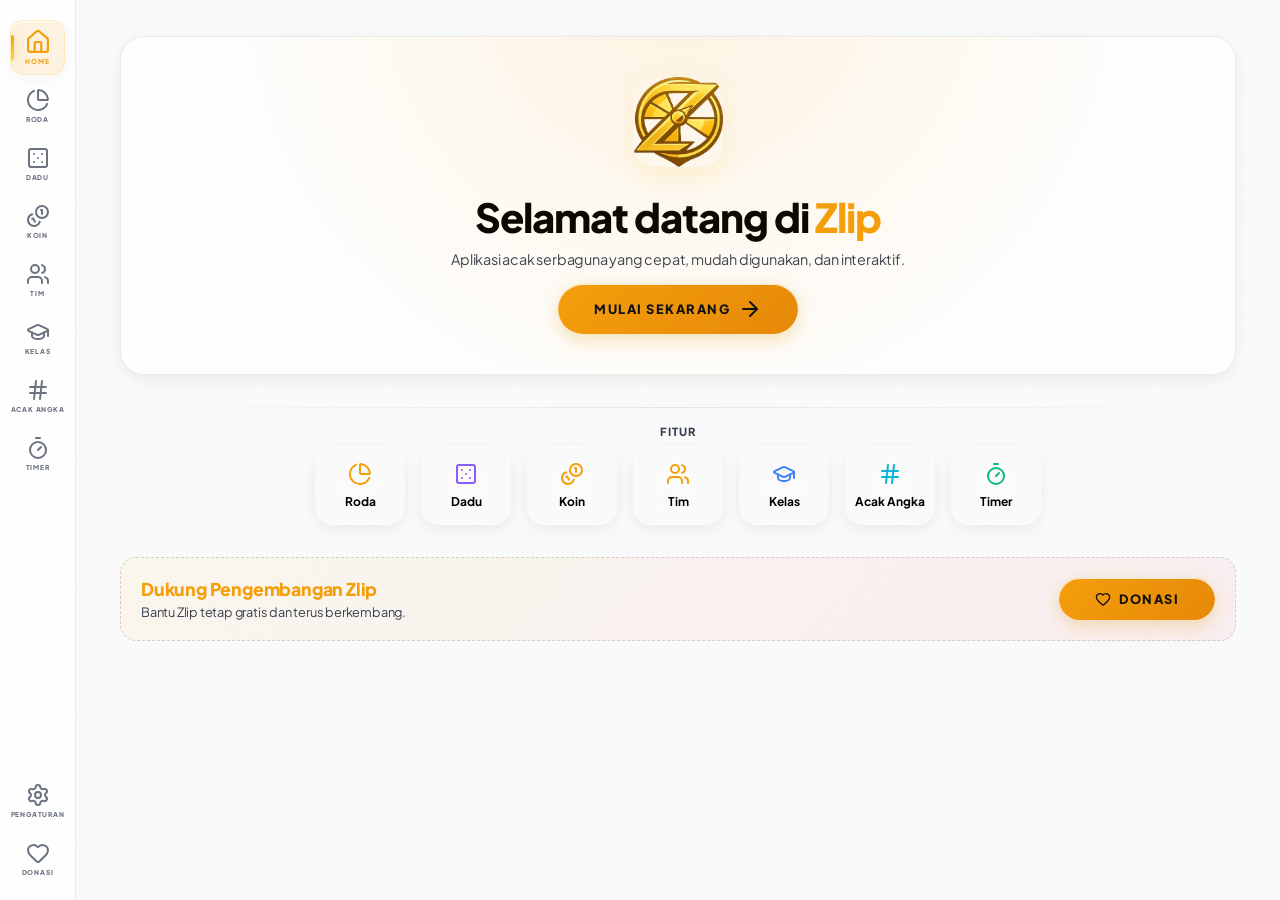
==== commit 23fe20b4: "feat: Final UI/UX polish, GitHub Pages setup, PWA network-first cache, and timer sound options" ====
--- a/index.html
+++ b/index.html
@@ -10,15 +10,15 @@
   <!-- Open Graph / Social Media -->
   <meta property="og:title" content="Zlip — Multi Randomizer">
   <meta property="og:description" content="Zlip adalah aplikasi randomizer umum dan alat bantu kelas untuk roda acak, dadu, koin, pembagi tim, acak angka, timer, dan aktivitas pembelajaran.">
-  <meta property="og:image" content="https://zlip-randomizer.netlify.app/assets/icons/icon-512.png">
-  <meta property="og:url" content="https://zlip-randomizer.netlify.app/">
+  <meta property="og:image" content="https://zarkasih081.github.io/Zlip/assets/icons/icon-512.png">
+  <meta property="og:url" content="https://zarkasih081.github.io/Zlip/">
   <meta property="og:type" content="website">
   
   <!-- Twitter Cards -->
   <meta name="twitter:card" content="summary_large_image">
   <meta name="twitter:title" content="Zlip — Multi Randomizer">
   <meta name="twitter:description" content="Zlip adalah aplikasi randomizer umum dan alat bantu kelas untuk roda acak, dadu, koin, pembagi tim, acak angka, timer, dan aktivitas pembelajaran.">
-  <meta name="twitter:image" content="https://zlip-randomizer.netlify.app/assets/icons/icon-512.png">
+  <meta name="twitter:image" content="https://zarkasih081.github.io/Zlip/assets/icons/icon-512.png">
   
   <!-- PWA Setup -->
   <link rel="manifest" href="manifest.json">
@@ -99,7 +99,7 @@
           <i data-lucide="timer" class="ic"></i><span data-i18n="nav_tm">Timer</span>
         </button>
         <button class="sb-i hide-mobile" data-page="settings" onclick="go('settings')" title="Pengaturan" data-i18n-title="nav_set">
-          <i data-lucide="settings" class="ic"></i><span data-i18n="nav_set">Set</span>
+          <i data-lucide="settings" class="ic"></i><span data-i18n="nav_set">Atur</span>
         </button>
         <button class="sb-i hide-mobile" data-page="dn" onclick="go('dn')" title="Donasi" data-i18n-title="nav_dn">
           <i data-lucide="heart" class="ic"></i><span data-i18n="nav_dn">Donasi</span>
@@ -131,7 +131,7 @@
             <i data-lucide="timer"></i> <span data-i18n="nav_tm">Timer</span>
           </button>
           <button class="drawer-i" onclick="go('settings'); toggleMobileMenu()">
-            <i data-lucide="settings"></i> <span data-i18n="nav_set">Set</span>
+            <i data-lucide="settings"></i> <span data-i18n="nav_set">Atur</span>
           </button>
           <button class="drawer-i" onclick="go('dn'); toggleMobileMenu()">
             <i data-lucide="heart"></i> <span data-i18n="nav_dn">Donasi</span>
@@ -284,7 +284,7 @@
             
             <div class="d-stg-row" style="margin-top:10px;">
               <span class="d-stg-lbl" data-i18n="dc_type">Jenis:</span>
-              <div class="d-type-row" style="flex-wrap:wrap;gap:6px">
+              <div class="d-type-row" id="diceTypeRow" style="flex-wrap:wrap;gap:6px">
                 <button class="d-type-btn on" onclick="setDType(6,this)">D6</button>
                 <button class="d-type-btn" onclick="setDType(4,this)">D4</button>
                 <button class="d-type-btn" onclick="setDType(8,this)">D8</button>
@@ -519,9 +519,15 @@
             <h3 class="cls-card-title" data-i18n="cls_nm_title"><i data-lucide="user-check"></i> Pilih Nama</h3>
             <p class="cls-card-desc" data-i18n="cls_nm_desc">Pilih satu atau beberapa siswa secara acak dari daftar kelas.</p>
             <textarea class="inp" id="clsNameInp" placeholder="Masukkan nama..." data-i18n-placeholder="cls_nm_inp" style="min-height:80px; margin-bottom:12px; resize:vertical;"></textarea>
+            <div style="display:flex; justify-content:space-between; align-items:center; margin-bottom:4px;">
+              <span class="d-stg-lbl" style="font-size:0.85rem; flex:1;">Jumlah Kelompok:</span>
+              <button class="btn" style="padding:2px 6px; font-size:0.7rem; height:auto; background:var(--bg3); opacity:0.8; cursor:not-allowed;" disabled>
+                <i data-lucide="clipboard-list" style="width:12px;"></i> Gunakan daftar nama
+              </button>
+            </div>
+            <div style="font-size:0.75rem; color:var(--t3); text-align:right; margin-bottom:12px;">Data kelompok otomatis diambil dari tab Nama.</div>
             <div class="d-stg-row" style="margin-bottom:12px;">
-              <span class="d-stg-lbl" data-i18n="cls_nm_qty">Jumlah:</span>
-              <input class="inp" type="number" id="clsNameCount" value="1" min="1" style="width:60px; text-align:center;">
+              <input class="inp" type="number" id="clsTeamCount" value="2" min="2" max="20" style="width:100%; text-align:center;">
             </div>
             <label class="pw-toggle-lbl" style="margin-bottom:12px;">
               <input type="checkbox" id="clsNameRemove">
@@ -537,7 +543,13 @@
           <!-- 2. Pertanyaan Acak -->
           <div class="card cls-card">
             <h3 class="cls-card-title" data-i18n="cls_q_title"><i data-lucide="help-circle"></i> Pertanyaan Acak</h3>
-            <p class="cls-card-desc" data-i18n="cls_q_desc">Berikan pertanyaan secara acak untuk pemanasan atau review.</p>
+            <div style="display:flex; justify-content:space-between; align-items:flex-end; gap:6px; flex-wrap:wrap; margin-bottom:8px;">
+              <p class="cls-card-desc" data-i18n="cls_q_desc" style="margin-bottom:0; flex:1;">Berikan pertanyaan secara acak untuk pemanasan atau review.</p>
+              <div style="display:flex; gap:6px;">
+                <button class="btn" style="padding:2px 8px; font-size:0.7rem; height:auto; background:var(--bg3);" onclick="loadSampleData('quest')"><i data-lucide="flask-conical" style="width:12px;"></i> Contoh</button>
+                <button class="btn" style="padding:2px 8px; font-size:0.7rem; height:auto; background:var(--rose); color:white;" onclick="resetClassTab('tanya')"><i data-lucide="trash-2" style="width:12px;"></i> Reset</button>
+              </div>
+            </div>
             <textarea class="inp" id="clsQuestInp" placeholder="Masukkan daftar pertanyaan..." data-i18n-placeholder="cls_q_inp" style="min-height:100px; margin-bottom:12px; resize:vertical;"></textarea>
             <button class="btn btn-p" onclick="pickClassQuest()" style="width:100%; margin-bottom:16px;">
               <i data-lucide="message-circle-question" style="width:16px;"></i> <span data-i18n="cls_q_btn">Tampilkan Pertanyaan</span>
@@ -552,22 +564,27 @@
             <textarea class="inp" id="clsFlashInp" placeholder="Contoh:
 Ibu kota Indonesia? | Jakarta
 1 + 1 = ? | 2" data-i18n-placeholder="cls_fc_inp" style="min-height:80px; margin-bottom:12px; resize:vertical; font-family:monospace;"></textarea>
-            <button class="btn btn-r" onclick="nextClassFlash()" style="width:100%; margin-bottom:16px;">
-              <i data-lucide="refresh-cw" style="width:16px;"></i> <span data-i18n="cls_fc_btn">Ambil Kartu Baru</span>
-            </button>
-            
-            <div class="cls-flashcard-wrap" onclick="flipClassFlash()">
+            <div class="cls-flashcard-wrap" onclick="flipClassFlash()" style="margin-top:16px;">
               <div class="cls-flashcard" id="clsFlashCard">
                 <div class="cls-fc-face cls-fc-front">
                   <div class="cls-fc-badge" data-i18n="cls_fc_q">Soal</div>
                   <div id="clsFlashFront">---</div>
-                  <div class="cls-fc-hint" data-i18n="cls_fc_hint">(Klik untuk membalik)</div>
+                  <div class="cls-fc-hint" data-i18n="cls_fc_hint">(Klik kartu untuk membalik)</div>
                 </div>
                 <div class="cls-fc-face cls-fc-back">
                   <div class="cls-fc-badge" style="background:var(--rose);" data-i18n="cls_fc_a">Jawaban</div>
                   <div id="clsFlashBack">---</div>
                 </div>
               </div>
+            </div>
+            
+            <div style="display:flex; gap:8px; margin-top:12px;">
+              <button class="btn btn-r" onclick="nextClassFlash()" style="flex:1; font-size:0.9rem;">
+                <i data-lucide="shuffle" style="width:16px;"></i> Acak Kartu
+              </button>
+              <button class="btn btn-p" onclick="flipClassFlash()" style="flex:1; font-size:0.9rem;">
+                <i data-lucide="repeat" style="width:16px;"></i> Balik Kartu
+              </button>
             </div>
           </div>
           
@@ -593,7 +610,10 @@
                 <textarea class="inp" id="clsRoleMemInp" style="min-height:100px;"></textarea>
               </div>
               <div>
-                <div class="lbl" style="font-size:0.8rem; margin-bottom:4px;" data-i18n="cls_rl_list">Daftar Peran</div>
+                <div style="display:flex; justify-content:space-between; align-items:center; margin-bottom:4px;">
+                  <span class="lbl" style="font-size:0.8rem; margin-bottom:0;" data-i18n="cls_rl_list">Daftar Peran</span>
+                  <button class="btn" style="padding:2px 8px; font-size:0.7rem; height:auto; background:var(--bg3);" onclick="loadSampleData('role')"><i data-lucide="flask-conical" style="width:12px;"></i> Contoh</button>
+                </div>
                 <textarea class="inp" id="clsRoleListInp" placeholder="Dokter, Polisi, Guru..." data-i18n-placeholder="cls_rl_inp" style="min-height:100px;"></textarea>
               </div>
             </div>
@@ -654,6 +674,13 @@
                 <label style="font-size:0.8rem; color:var(--t2); margin-bottom:4px; display:block;" data-i18n="tm_s">Detik:</label>
                 <input class="inp" type="number" id="tmS" value="0" min="0" max="59" style="text-align:center;">
               </div>
+            </div>
+            
+            <div style="display:flex; justify-content:space-between; align-items:center; margin-bottom:16px;">
+              <span class="lbl" style="margin:0; font-size:0.8rem; color:var(--t2);">Alarm Suara & Getar</span>
+              <label class="pw-toggle-lbl" style="margin:0;">
+                <input type="checkbox" id="tmSoundToggle" checked onchange="toggleTimerSound()"> Aktif
+              </label>
             </div>
             
             <button class="btn btn-p" onclick="timerApply()" style="width:100%; margin-bottom:20px;">
--- a/css/base.css
+++ b/css/base.css
@@ -1,5 +1,5 @@
 /* ══════════════════════════════════════════════════
-   ZLIP v4 — REDESIGN: Neo-Noir Crystalline
+   ZLIP — Core Design Tokens
    Konsep: Dark glass surfaces, prismatic accents,
    mathematical precision dengan sentuhan organic
 ══════════════════════════════════════════════════ */
--- a/css/components.css
+++ b/css/components.css
@@ -558,35 +558,12 @@
 }
 
 /* ══════════════════════════════════════
-   11. TIMER
+   11. TIMER (layout helpers only — visual styles in games.css)
 ══════════════════════════════════════ */
 .timer-presets { display: flex; gap: 7px; flex-wrap: wrap; justify-content: center; margin-bottom: 18px }
 .timer-custom { display: flex; gap: 10px; align-items: center; margin-bottom: 18px; flex-wrap: wrap }
 .timer-custom label { font-size: .75rem; font-weight: 700; color: var(--t2) }
 .timer-custom input[type=number] { width: 70px }
-.timer-face {
-  width: 280px; height: 280px; border-radius: 50%;
-  background: var(--glass); border: 1px solid var(--glass-border);
-  display: flex; flex-direction: column; align-items: center; justify-content: center;
-  margin: 24px 0; position: relative;
-  box-shadow: var(--shadow), var(--inset-hi);
-}
-.timer-svg { position: absolute; inset: 0; width: 100%; height: 100%; transform: rotate(-90deg) }
-.timer-circle-bg { fill: none; stroke: var(--glass-border); stroke-width: 3 }
-.timer-circle-prog {
-  fill: none; stroke: url(#timerGrad); stroke-width: 4; stroke-linecap: round;
-  transition: stroke-dashoffset .5s ease; stroke-dasharray: 659; stroke-dashoffset: 659;
-}
-.timer-circle-prog.urgent { stroke: var(--rose) }
-.timer-display {
-  font-family: inherit; font-size: 3rem; font-weight: 900; line-height: 1;
-  position: relative; z-index: 1; letter-spacing: -.5px;
-}
-.timer-label {
-  font-size: .7rem; color: var(--t2); font-weight: 700;
-  text-transform: uppercase; letter-spacing: 1px; position: relative; z-index: 1; margin-top: 4px;
-}
-.timer-btns { display: flex; gap: 12px; margin-top: 4px }
 
 /* ══════════════════════════════════════
    CONFETTI
--- a/css/games.css
+++ b/css/games.css
@@ -67,8 +67,6 @@
 
 
 
-
-
 /* 3D Dice */
 .die-perspective {
   perspective: 800px;
@@ -134,9 +132,6 @@
   25%     { transform: rotate(-15deg) scale(1.08) }
   75%     { transform: rotate(15deg) scale(1.08) }
 }
-
-
-
 
 
 /* ══════════════════════════════════════
@@ -241,147 +236,215 @@
 }
 .sp-wrap.sp-glow-gold canvas { filter: drop-shadow(0 0 20px #FFDF00) drop-shadow(0 0 40px rgba(212,175,55,0.5)); }
 .sp-wrap.sp-glow-neon canvas { filter: drop-shadow(0 0 20px #ff006e) drop-shadow(0 0 40px rgba(255,0,110,0.5)); }
-.sp-item-color {
-  width: 14px; height: 14px; border-radius: 50%;
-  border: 1.5px solid rgba(0,0,0,0.1);
-}
-.sp-item-text {
-  flex: 1; outline: none; background: transparent; border: 0;
-  color: var(--t1); font-family: inherit; font-size: 0.85rem;
-}
-.sp-item-del {
-  background: transparent; border: 0; color: var(--t3); cursor: pointer;
-  display: flex; align-items: center; justify-content: center;
+
+/* ══════════════════════════════════════
+   CLASS MENU
+══════════════════════════════════════ */
+@keyframes clsPopOut {
+  0% { transform: scale(0.5); opacity: 0; }
+  70% { transform: scale(1.1); opacity: 1; }
+  100% { transform: scale(1); opacity: 1; }
+}
+
+.cls-pop-anim {
+  animation: clsPopOut 0.5s cubic-bezier(0.34, 1.56, 0.64, 1) forwards;
+}
+
+.cls-tab-bar {
+  display: flex;
+  overflow-x: auto;
+  gap: 8px;
+  margin-bottom: 16px;
+  padding-bottom: 8px;
+  border-bottom: 1px solid var(--bdr);
+  scrollbar-width: none;
+}
+.cls-tab-bar::-webkit-scrollbar { display: none; }
+
+.cls-tab-btn {
+  background: var(--bg3);
+  color: var(--t1);
+  border: 1px solid var(--bdr);
   transition: all 0.2s;
-}
-.sp-item-del:hover { color: var(--rose); transform: scale(1.1); }
-.sp-add-row { display: flex; gap: 8px; align-items: center; }
-
-/* WINNER MODAL */
-
-
-
-
-
-/* 3D Dice */
-.die-perspective {
-  perspective: 800px;
-  width: 64px; height: 64px;
-}
-.die-3d-wrap {
-  width: 100%; height: 100%;
+  white-space: nowrap;
+  border-radius: 12px;
+  padding: 6px 12px;
+  font-size: 0.85rem;
+  font-weight: 600;
+  display: flex;
+  align-items: center;
+  gap: 6px;
+}
+.cls-tab-btn:hover { background: var(--bg4); }
+.cls-tab-btn.on { background: var(--acc); color: #fff; border-color: var(--acc); }
+
+.cls-card-title {
+  display: flex;
+  align-items: center;
+  gap: 8px;
+  margin: 0 0 6px;
+  font-size: 1.1rem;
+  font-weight: 800;
+  color: var(--t1);
+}
+
+.cls-card-title svg {
+  width: 20px;
+  height: 20px;
+  color: var(--acc);
+}
+
+.cls-card-desc {
+  margin: 0 0 16px;
+  color: var(--t2);
+  font-size: 0.9rem;
+  line-height: 1.5;
+}
+
+.cls-res-box {
+  min-height: 64px;
+  padding: 14px;
+  border: 1px solid var(--bdr);
+  border-radius: 16px;
+  background: var(--bg2);
+  color: var(--t1);
+  font-weight: 700;
+  line-height: 1.6;
+}
+
+.cls-flashcard-wrap {
+  perspective: 1000px;
+  min-height: 180px;
+  cursor: pointer;
+}
+
+.cls-flashcard {
   position: relative;
+  width: 100%;
+  min-height: 180px;
   transform-style: preserve-3d;
-  transition: transform 1s cubic-bezier(0.175, 0.885, 0.32, 1.275);
-}
-
-.die-face {
-  position: absolute; width: 100%; height: 100%;
-  background: var(--bg4);
-  border-radius: 12px;
-  border: 2px solid var(--bdr-a);
-  box-shadow: inset 0 0 15px rgba(0,0,0,0.1);
-  display: flex; align-items: center; justify-content: center;
+  transition: transform 0.55s cubic-bezier(0.34, 1.56, 0.64, 1);
+}
+
+.cls-fc-face {
+  position: absolute;
+  inset: 0;
+  padding: 24px;
+  border-radius: 20px;
+  border: 1px solid var(--bdr);
+  background: var(--bg2);
+  color: var(--t1);
   backface-visibility: hidden;
-}
-
-/* Dots */
-.die-dot {
-  width: 14px; height: 14px; border-radius: 50%; background: var(--t1);
+  display: flex;
+  flex-direction: column;
+  align-items: center;
+  justify-content: center;
+  gap: 12px;
+  text-align: center;
+  font-size: 1.25rem;
+  font-weight: 800;
+}
+
+.cls-fc-back {
+  transform: rotateY(180deg);
+}
+
+.cls-fc-badge {
+  padding: 4px 10px;
+  border-radius: 999px;
+  background: var(--acc);
+  color: white;
+  font-size: 0.75rem;
+  font-weight: 800;
+}
+
+.cls-fc-hint {
+  color: var(--t3);
+  font-size: 0.8rem;
+  font-weight: 600;
+}
+
+.cls-role-grid {
+  display: grid;
+  grid-template-columns: 1fr 1fr;
+  gap: 16px;
+  margin-bottom: 12px;
+}
+
+@media (max-width: 600px) {
+  .cls-role-grid {
+    grid-template-columns: 1fr;
+  }
+}
+
+/* ══════════════════════════════════════
+   TIMER UI
+══════════════════════════════════════ */
+.tm-container {
+  position: relative;
+  width: 280px;
+  height: 280px;
+  margin: 24px auto;
+  display: flex;
+  align-items: center;
+  justify-content: center;
+}
+
+.tm-ring {
   position: absolute;
-  box-shadow: inset 0 2px 4px rgba(0,0,0,0.5);
-}
-[data-theme="dark"] .die-dot { background: #e2e8f0; }
-
-/* 3D Cube Mapping */
-.face-1 { transform: rotateY(0deg) translateZ(32px); }
-.face-6 { transform: rotateY(180deg) translateZ(32px); }
-.face-2 { transform: rotateY(90deg) translateZ(32px); }
-.face-5 { transform: rotateY(-90deg) translateZ(32px); }
-.face-3 { transform: rotateX(90deg) translateZ(32px); }
-.face-4 { transform: rotateX(-90deg) translateZ(32px); }
-
-/* Dot placements */
-.dot-c { top: 50%; left: 50%; transform: translate(-50%, -50%); }
-.dot-tl { top: 10px; left: 10px; }
-.dot-tr { top: 10px; right: 10px; }
-.dot-bl { bottom: 10px; left: 10px; }
-.dot-br { bottom: 10px; right: 10px; }
-.dot-ml { top: 50%; left: 10px; transform: translateY(-50%); }
-.dot-mr { top: 50%; right: 10px; transform: translateY(-50%); }
-
-/* Non-D6 Flat Fallback */
-.die-flat {
-  width: 64px; height: 64px; border-radius: 16px;
-  background: var(--bg3); border: 1px solid var(--bdr);
-  display: flex; align-items: center; justify-content: center;
-  position: relative; box-shadow: 0 4px 12px rgba(0,0,0,0.15);
-  animation: diceAppear .3s cubic-bezier(.34,1.56,.64,1) both;
-}
-.die-flat.roll-anim { animation: diceRoll .5s ease }
-@keyframes diceAppear {
-  from { transform: scale(0) rotate(-20deg); opacity: 0 }
-  to   { transform: scale(1) rotate(0deg); opacity: 1 }
-}
-@keyframes diceRoll {
-  0%,100% { transform: rotate(0deg) }
-  25%     { transform: rotate(-15deg) scale(1.08) }
-  75%     { transform: rotate(15deg) scale(1.08) }
-}
-
-
-
-
-
-
-
-/* ══════════════════════════════════════
-   PREMIUM EXCLUSIVE STYLES
-══════════════════════════════════════ */
-/* Dadu Premium Themes */
-.die-theme-gold .die-face {
-  background: linear-gradient(135deg, #FFDF00 0%, #D4AF37 50%, #996515 100%);
-  border: 2px solid #FFF8DC;
-  box-shadow: inset 0 0 15px rgba(255,255,255,0.6), 0 0 10px rgba(212,175,55,0.5);
-}
-.die-theme-gold .die-dot { background: #333; box-shadow: inset 0 2px 4px rgba(0,0,0,0.8); }
-
-.die-theme-neon .die-face {
-  background: #111;
-  border: 2px solid #0ff;
-  box-shadow: inset 0 0 10px rgba(0,255,255,0.5), 0 0 15px #0ff;
-}
-.die-theme-neon .die-dot { background: #0ff; box-shadow: 0 0 8px #0ff; }
-
-.die-theme-dark .die-face {
-  background: linear-gradient(135deg, #2b2b2b 0%, #1a1a1a 100%);
-  border: 2px solid #555;
-  box-shadow: inset 0 0 10px rgba(0,0,0,0.8), 0 0 15px rgba(255,255,255,0.1);
-}
-.die-theme-dark .die-dot { background: linear-gradient(135deg, #e0e0e0, #999); box-shadow: 0 0 5px rgba(255,255,255,0.4); }
-
-/* Flat Premium Fallback */
-.die-flat.die-theme-gold { background: linear-gradient(135deg, #FFDF00, #996515); border-color: #FFF8DC; box-shadow: 0 0 15px rgba(212,175,55,0.6); }
-.die-flat.die-theme-gold span { color: #fff !important; text-shadow: 1px 1px 2px #000; }
-.die-flat.die-theme-neon { background: #111; border-color: #0ff; box-shadow: 0 0 20px #0ff; }
-.die-flat.die-theme-neon span { color: #0ff !important; text-shadow: 0 0 8px #0ff; }
-.die-flat.die-theme-dark { background: #1a1a1a; border-color: #444; box-shadow: 0 5px 15px rgba(0,0,0,0.8); }
-.die-flat.die-theme-dark span { color: #e0e0e0 !important; text-shadow: 0 0 5px #fff; }
-
-/* Critical Hit Animation */
-.critical-hit {
-  animation: criticalPulse 0.5s ease-out infinite alternate;
-}
-@keyframes criticalPulse {
-  0% { transform: scale(1); text-shadow: 0 0 10px #FFD700; color: #FFD700; }
-  100% { transform: scale(1.15); text-shadow: 0 0 30px #FF4500, 0 0 10px #FFD700; color: #FFF; }
-}
-
-/* Spinner Glow Canvas effect */
-.sp-wrap.sp-glow canvas {
-  filter: drop-shadow(0 0 15px var(--acc)) drop-shadow(0 0 30px rgba(255,179,0,0.4));
-}
-.sp-wrap.sp-glow-gold canvas { filter: drop-shadow(0 0 20px #FFDF00) drop-shadow(0 0 40px rgba(212,175,55,0.5)); }
-.sp-wrap.sp-glow-neon canvas { filter: drop-shadow(0 0 20px #ff006e) drop-shadow(0 0 40px rgba(255,0,110,0.5)); }
-.sp-wrap.sp-glow-crystal canvas { filter: drop-shadow(0 0 20px #00ffff) drop-shadow(0 0 40px rgba(0,255,255,0.5)); }
-
+  inset: 0;
+  width: 100%;
+  height: 100%;
+  transform: rotate(-90deg);
+}
+
+.tm-bg {
+  fill: none;
+  stroke: var(--bdr-a);
+  stroke-width: 8;
+}
+
+.tm-prog {
+  fill: none;
+  stroke: var(--acc);
+  stroke-width: 8;
+  stroke-linecap: round;
+  stroke-dasharray: 565.49;
+  stroke-dashoffset: 0;
+  transition: stroke-dashoffset 0.35s linear;
+}
+
+.tm-prog.urgent {
+  stroke: var(--rose);
+  filter: drop-shadow(0 0 10px var(--rose));
+}
+
+.tm-display {
+  position: relative;
+  z-index: 2;
+  font-size: 3rem;
+  font-weight: 900;
+  color: var(--t1);
+}
+
+.tm-display.urgent {
+  color: var(--rose);
+}
+
+.tm-label {
+  position: absolute;
+  top: 64%;
+  z-index: 2;
+  font-size: 0.75rem;
+  color: var(--t2);
+  font-weight: 800;
+  letter-spacing: 1px;
+  text-transform: uppercase;
+}
+
+.tm-controls {
+  display: flex;
+  justify-content: center;
+  gap: 12px;
+  margin-top: 16px;
+}
--- a/css/responsive.css
+++ b/css/responsive.css
@@ -78,7 +78,7 @@
     box-shadow: 0 0 10px var(--acc);
   }
   .sb-i.on .ic { transform: translateY(-4px) scale(1.15); filter: drop-shadow(0 4px 10px rgba(245,158,11,0.6)); }
-  .mn { margin-left: 0; padding: 20px 16px 90px; max-width: 100vw; width: 100%; overflow-x: hidden; }
+  .mn { margin-left: 0; padding: 20px 16px 120px; max-width: 100vw; width: 100%; overflow-x: hidden; }
   
   .home-hero { padding: 30px 16px; }
   .home-hero h1 { font-size: 2rem; }
@@ -90,30 +90,30 @@
    11. TIMER OVERRIDES
 ══════════════════════════════════════ */
 .timer-custom { flex-direction: column; width: 100%; margin-bottom: 16px; }
-.timer-face {
-  margin: 0; transition: all 0.3s ease;
-}
-.timer-face.urgent { box-shadow: 0 0 40px rgba(225,29,72,0.3), inset 0 0 20px rgba(225,29,72,0.1); }
-.timer-circle-prog {
+.tm-container {
+  margin: 24px auto; transition: all 0.3s ease;
+}
+.tm-container.urgent { box-shadow: 0 0 40px rgba(225,29,72,0.3), inset 0 0 20px rgba(225,29,72,0.1); }
+.tm-prog {
   stroke-width: 6; transition: stroke-dashoffset .2s linear;
 }
-.timer-circle-prog.urgent { stroke: var(--rose) !important; filter: drop-shadow(0 0 12px var(--rose)) !important; }
-.timer-display {
+.tm-prog.urgent { stroke: var(--rose) !important; filter: drop-shadow(0 0 12px var(--rose)) !important; }
+.tm-display {
   font-family: 'JetBrains Mono', monospace; font-size: 3.5rem; font-weight: 800;
   letter-spacing: -2px; color: var(--t1); transition: color 0.3s;
 }
-.timer-display.urgent { color: var(--rose); }
-.timer-label {
+.tm-display.urgent { color: var(--rose); }
+.tm-label {
   font-size: .8rem; text-transform: uppercase; letter-spacing: 2px; margin-top: 8px;
 }
-.timer-btns { margin-top: 16px; justify-content: center; width: 100%; }
+.tm-controls { margin-top: 16px; justify-content: center; width: 100%; }
 
 @keyframes alarmPulse {
   0% { transform: scale(1); box-shadow: 0 0 0 0 rgba(225, 29, 72, 0.7); }
   70% { transform: scale(1.05); box-shadow: 0 0 0 30px rgba(225, 29, 72, 0); }
   100% { transform: scale(1); box-shadow: 0 0 0 0 rgba(225, 29, 72, 0); }
 }
-.timer-face.alarm-active {
+.tm-container.alarm-active {
   animation: alarmPulse 1s infinite;
   border-color: var(--rose);
   background: rgba(225,29,72,0.1);
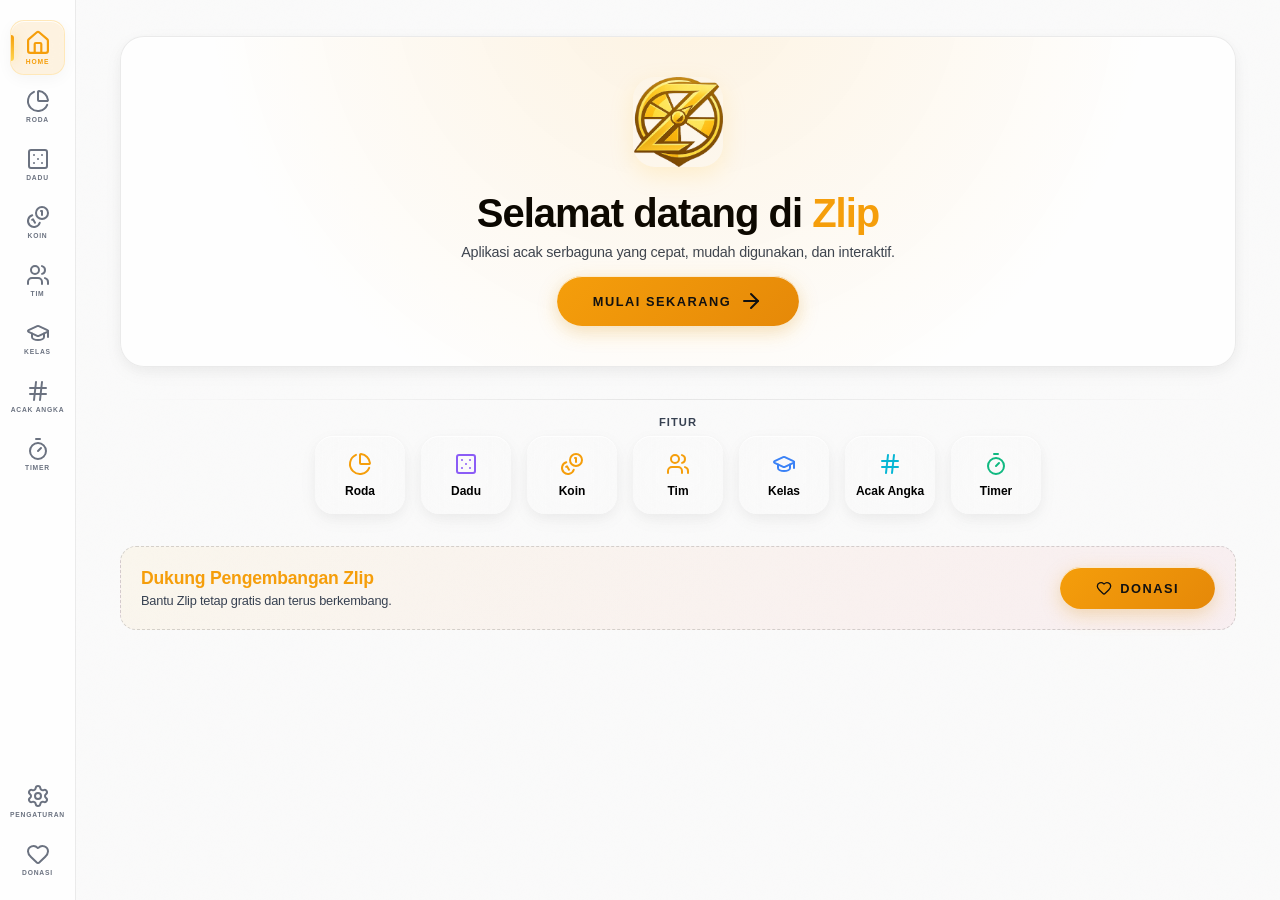
==== commit ce1ab050: "Update PWA to v2, Add Lightweight Coin, Sync Class Tools & Randomizer features" ====
--- a/index.html
+++ b/index.html
@@ -31,10 +31,7 @@
   <link rel="apple-touch-icon" href="assets/icons/icon-192.png">
 
   <!-- Fonts -->
-  <link rel="preconnect" href="https://fonts.googleapis.com">
-  <link rel="preconnect" href="https://fonts.gstatic.com" crossorigin>
-  <link href="https://fonts.googleapis.com/css2?family=Plus+Jakarta+Sans:wght@400;500;600;700;800;900&display=swap" rel="stylesheet">
-  <link href="https://fonts.googleapis.com/css2?family=JetBrains+Mono:wght@500;700;800&display=swap" rel="stylesheet">
+  <link rel="stylesheet" href="css/fonts.css">
 
   <title>Zlip — Multi Randomizer</title>
   <link rel="stylesheet" href="css/base.css">
@@ -216,10 +213,10 @@
             <!-- Color Themes -->
             <div class="lbl" data-i18n="sp_color_lbl">Tema Warna</div>
             <div class="d-type-row" id="spColorRow" style="flex-wrap:wrap;gap:6px">
-              <button class="d-type-btn on" onclick="setSpColor(\'default\',this)">Default</button>
-              <button class="d-type-btn" onclick="setSpColor(\'neon\',this)">Neon</button>
-              <button class="d-type-btn" onclick="setSpColor(\'gold\',this)">Gold</button>
-              <button class="d-type-btn" onclick="setSpColor(\'dark\',this)">Dark</button>
+              <button class="d-type-btn on" onclick="setSpColor('default',this)">Default</button>
+              <button class="d-type-btn" onclick="setSpColor('neon',this)">Neon</button>
+              <button class="d-type-btn" onclick="setSpColor('gold',this)">Gold</button>
+              <button class="d-type-btn" onclick="setSpColor('dark',this)">Dark</button>
             </div>
             <div class="sep"></div>
                         <!-- History -->
@@ -363,10 +360,16 @@
               </div>
             </div>
             
+            <label class="pw-toggle-lbl" style="margin-top:12px;">
+              <input type="checkbox" id="cLightToggle" onchange="toggleCoinLightMode()">
+              <span class="pw-toggle-btn"><i data-lucide="check" style="width:14px;height:14px;"></i></span>
+              <span data-i18n="cn_light_mode">Mode Ringan (Tanpa 3D)</span>
+            </label>
+            
             <div class="sep"></div>
             
             <!-- Overall Stats -->
-            <div class="lbl" data-i18n="cn_stat_lbl">Statistik Sesi</div>
+            <div class="lbl" data-i18n="cn_stat_lbl">Statistik (Hanya Sesi Ini)</div>
             <div class="sp-stats-container" style="margin-top:0">
               <div class="sp-stat-row">
                 <div class="sp-stat-name" data-i18n="cn_head">Gambar</div>
@@ -432,6 +435,12 @@
               <input class="inp" type="number" id="tgCount" value="2" min="2" max="20" style="flex:1; text-align:center;">
             </div>
 
+            <label class="pw-toggle-lbl" style="margin-bottom:12px;">
+              <input type="checkbox" id="tgRemoveDup">
+              <span class="pw-toggle-btn"><i data-lucide="check" style="width:14px;height:14px;"></i></span>
+              <span data-i18n="tg_rem_dup">Hapus nama duplikat</span>
+            </label>
+
             <div class="sep"></div>
 
             <div class="lbl" data-i18n="tg_task_lbl">Pembagian Tugas (Opsional)</div>
@@ -478,6 +487,9 @@
             
             <div style="display:flex;gap:10px;justify-content:center;margin-bottom:16px;">
               <button class="btn btn-g" onclick="generateNumber()" id="btnNumGen" style="min-width:180px"><span data-i18n="num_btn"><i data-lucide="hash" style="width:18px"></i> Acak Angka</span></button>
+              <button class="btn" id="btnNumCopy" onclick="copyNumResult()" style="display:none; background:var(--bg3); color:var(--t1); border:1px solid var(--bdr);" title="Salin Hasil">
+                <i data-lucide="copy" style="width:18px"></i>
+              </button>
             </div>
           </div>
           
@@ -502,6 +514,17 @@
               <span class="pw-toggle-btn"><i data-lucide="check" style="width:14px;height:14px;"></i></span>
               <span data-i18n="num_dup">Boleh berulang</span>
             </label>
+            
+            <div class="sep"></div>
+            
+            <!-- History -->
+            <div style="display:flex;justify-content:space-between;align-items:center;margin-bottom:8px;">
+              <div class="lbl" data-i18n="num_hist_lbl" style="margin:0;">Riwayat</div>
+              <button class="sp-stat-reset" onclick="clearNumHist()"><i data-lucide="rotate-ccw" style="width:12px;height:12px"></i> <span data-i18n="sp_reset">Reset</span></button>
+            </div>
+            <div class="sp-hist-wrap" id="numHist" style="max-height:150px;overflow-y:auto;align-items:flex-start;align-content:flex-start">
+              <span style="color:var(--t3)">—</span>
+            </div>
           </div>
         </div>
       </div>
@@ -520,14 +543,11 @@
             <p class="cls-card-desc" data-i18n="cls_nm_desc">Pilih satu atau beberapa siswa secara acak dari daftar kelas.</p>
             <textarea class="inp" id="clsNameInp" placeholder="Masukkan nama..." data-i18n-placeholder="cls_nm_inp" style="min-height:80px; margin-bottom:12px; resize:vertical;"></textarea>
             <div style="display:flex; justify-content:space-between; align-items:center; margin-bottom:4px;">
-              <span class="d-stg-lbl" style="font-size:0.85rem; flex:1;">Jumlah Kelompok:</span>
-              <button class="btn" style="padding:2px 6px; font-size:0.7rem; height:auto; background:var(--bg3); opacity:0.8; cursor:not-allowed;" disabled>
-                <i data-lucide="clipboard-list" style="width:12px;"></i> Gunakan daftar nama
-              </button>
-            </div>
-            <div style="font-size:0.75rem; color:var(--t3); text-align:right; margin-bottom:12px;">Data kelompok otomatis diambil dari tab Nama.</div>
+              <span class="d-stg-lbl" style="font-size:0.85rem;" data-i18n="cls_nm_qty">Jumlah:</span>
+              <span id="clsNameTotal" style="font-size:0.75rem; color:var(--t3);">Total nama: 0</span>
+            </div>
             <div class="d-stg-row" style="margin-bottom:12px;">
-              <input class="inp" type="number" id="clsTeamCount" value="2" min="2" max="20" style="width:100%; text-align:center;">
+              <input class="inp" type="number" id="clsNameCount" value="1" min="1" max="50" style="width:100%; text-align:center;">
             </div>
             <label class="pw-toggle-lbl" style="margin-bottom:12px;">
               <input type="checkbox" id="clsNameRemove">
@@ -538,6 +558,9 @@
               <i data-lucide="check-circle" style="width:16px;"></i> <span data-i18n="cls_nm_btn">Pilih Nama</span>
             </button>
             <div class="cls-res-box" id="clsNameResult"></div>
+            <button class="btn" id="clsNameCopyBtn" onclick="copyClassResult('clsNameResult', 'NAMA TERPILIH')" style="display:none; width:100%; margin-top:8px; font-size:0.8rem; background:var(--bg3); border:1px solid var(--bdr);">
+              <i data-lucide="copy" style="width:14px;"></i> Salin Hasil
+            </button>
           </div>
           
           <!-- 2. Pertanyaan Acak -->
@@ -555,6 +578,9 @@
               <i data-lucide="message-circle-question" style="width:16px;"></i> <span data-i18n="cls_q_btn">Tampilkan Pertanyaan</span>
             </button>
             <div class="cls-res-box" id="clsQuestResult" style="font-size:1.1rem; border-color:var(--t4);"></div>
+            <button class="btn" id="clsQuestCopyBtn" onclick="copyClassResult('clsQuestResult', 'PERTANYAAN ACAK')" style="display:none; width:100%; margin-top:8px; font-size:0.8rem; background:var(--bg3); border:1px solid var(--bdr);">
+              <i data-lucide="copy" style="width:14px;"></i> Salin Hasil
+            </button>
           </div>
           
           <!-- 3. Flashcard -->
@@ -579,6 +605,14 @@
             </div>
             
             <div style="display:flex; gap:8px; margin-top:12px;">
+              <button class="btn" onclick="prevClassFlash()" style="flex:1; font-size:0.9rem; background:var(--bg3); border:1px solid var(--bdr); color:var(--t1);">
+                <i data-lucide="arrow-left" style="width:16px;"></i> Prev
+              </button>
+              <button class="btn" onclick="nextClassFlash(true)" style="flex:1; font-size:0.9rem; background:var(--bg3); border:1px solid var(--bdr); color:var(--t1);">
+                Next <i data-lucide="arrow-right" style="width:16px;"></i>
+              </button>
+            </div>
+            <div style="display:flex; gap:8px; margin-top:8px;">
               <button class="btn btn-r" onclick="nextClassFlash()" style="flex:1; font-size:0.9rem;">
                 <i data-lucide="shuffle" style="width:16px;"></i> Acak Kartu
               </button>
@@ -599,6 +633,15 @@
             <div class="cls-res-box" id="clsActResult" style="text-align:center; font-weight:800; font-size:1.2rem; color:var(--acc);"></div>
           </div>
           
+          <!-- Bagi Kelompok -->
+          <div class="card cls-card" style="display:flex; flex-direction:column; justify-content:center; align-items:center; text-align:center;">
+            <h3 class="cls-card-title" data-i18n="cls_team_title" style="margin-bottom:8px;"><i data-lucide="users"></i> Bagi Kelompok</h3>
+            <p class="cls-card-desc" style="margin-bottom:16px;">Fitur Bagi Kelompok telah dipindahkan menjadi menu mandiri "Pembagi Tim" agar lebih lengkap dan mudah digunakan.</p>
+            <button class="btn btn-g" onclick="go('tg')" style="width:100%;">
+              Buka Pembagi Tim <i data-lucide="arrow-right" style="width:16px; margin-left:4px;"></i>
+            </button>
+          </div>
+          
           <!-- 5. Acak Peran -->
           <div class="card cls-card" style="grid-column: 1 / -1;">
             <h3 class="cls-card-title" data-i18n="cls_rl_title"><i data-lucide="theater"></i> Acak Peran</h3>
@@ -623,6 +666,9 @@
             </button>
             
             <div id="clsRoleResult" style="display:flex; flex-wrap:wrap; gap:10px;"></div>
+            <button class="btn" id="clsRoleCopyBtn" onclick="copyClassRoles()" style="display:none; width:100%; margin-top:8px; font-size:0.8rem; background:var(--bg3); border:1px solid var(--bdr);">
+              <i data-lucide="copy" style="width:14px;"></i> Salin Hasil
+            </button>
           </div>
           
         </div>
@@ -716,6 +762,13 @@
             <button class="dn-nominal-btn on" onclick="setNominal(10000, this)">Rp10.000</button>
             <button class="dn-nominal-btn" onclick="setNominal(25000, this)">Rp25.000</button>
             <button class="dn-nominal-btn" onclick="setNominal(50000, this)">Rp50.000</button>
+          </div>
+          <div style="font-size:0.8rem; color:var(--t3); margin-top:12px; text-align:center;" data-i18n="dn_nom_info">*(Pilihan nominal hanya sebagai referensi, Anda perlu memasukkannya secara manual di halaman Saweria)*</div>
+          
+          <div class="qris-placeholder" style="margin-top:24px; padding:20px; background:var(--bg3); border:2px dashed var(--bdr); border-radius:12px; text-align:center;">
+            <i data-lucide="qr-code" style="width:48px; height:48px; color:var(--t3); margin-bottom:8px;"></i>
+            <div style="font-weight:600; color:var(--t2);" data-i18n="dn_qris_title">Scan QRIS</div>
+            <div style="font-size:0.8rem; color:var(--t3);" data-i18n="dn_qris_desc">Gunakan aplikasi M-Banking atau E-Wallet<br>untuk melakukan scan (Segera Hadir)</div>
           </div>
           
           <div style="display:flex; flex-direction:column; gap:12px; margin-top:24px;">
--- a/css/fonts.css
+++ b/css/fonts.css
@@ -0,0 +1,64 @@
+@font-face {
+  font-family: 'Plus Jakarta Sans';
+  font-style: normal;
+  font-weight: 400;
+  font-display: swap;
+  src: url('../assets/fonts/plus-jakarta-sans-regular.woff2') format('woff2');
+}
+@font-face {
+  font-family: 'Plus Jakarta Sans';
+  font-style: normal;
+  font-weight: 500;
+  font-display: swap;
+  src: url('../assets/fonts/plus-jakarta-sans-medium.woff2') format('woff2');
+}
+@font-face {
+  font-family: 'Plus Jakarta Sans';
+  font-style: normal;
+  font-weight: 600;
+  font-display: swap;
+  src: url('../assets/fonts/plus-jakarta-sans-semibold.woff2') format('woff2');
+}
+@font-face {
+  font-family: 'Plus Jakarta Sans';
+  font-style: normal;
+  font-weight: 700;
+  font-display: swap;
+  src: url('../assets/fonts/plus-jakarta-sans-bold.woff2') format('woff2');
+}
+@font-face {
+  font-family: 'Plus Jakarta Sans';
+  font-style: normal;
+  font-weight: 800;
+  font-display: swap;
+  src: url('../assets/fonts/plus-jakarta-sans-extrabold.woff2') format('woff2');
+}
+@font-face {
+  font-family: 'Plus Jakarta Sans';
+  font-style: normal;
+  font-weight: 900;
+  font-display: swap;
+  src: url('../assets/fonts/plus-jakarta-sans-black.woff2') format('woff2');
+}
+
+@font-face {
+  font-family: 'JetBrains Mono';
+  font-style: normal;
+  font-weight: 500;
+  font-display: swap;
+  src: url('../assets/fonts/jetbrains-mono-medium.woff2') format('woff2');
+}
+@font-face {
+  font-family: 'JetBrains Mono';
+  font-style: normal;
+  font-weight: 700;
+  font-display: swap;
+  src: url('../assets/fonts/jetbrains-mono-bold.woff2') format('woff2');
+}
+@font-face {
+  font-family: 'JetBrains Mono';
+  font-style: normal;
+  font-weight: 800;
+  font-display: swap;
+  src: url('../assets/fonts/jetbrains-mono-extrabold.woff2') format('woff2');
+}
